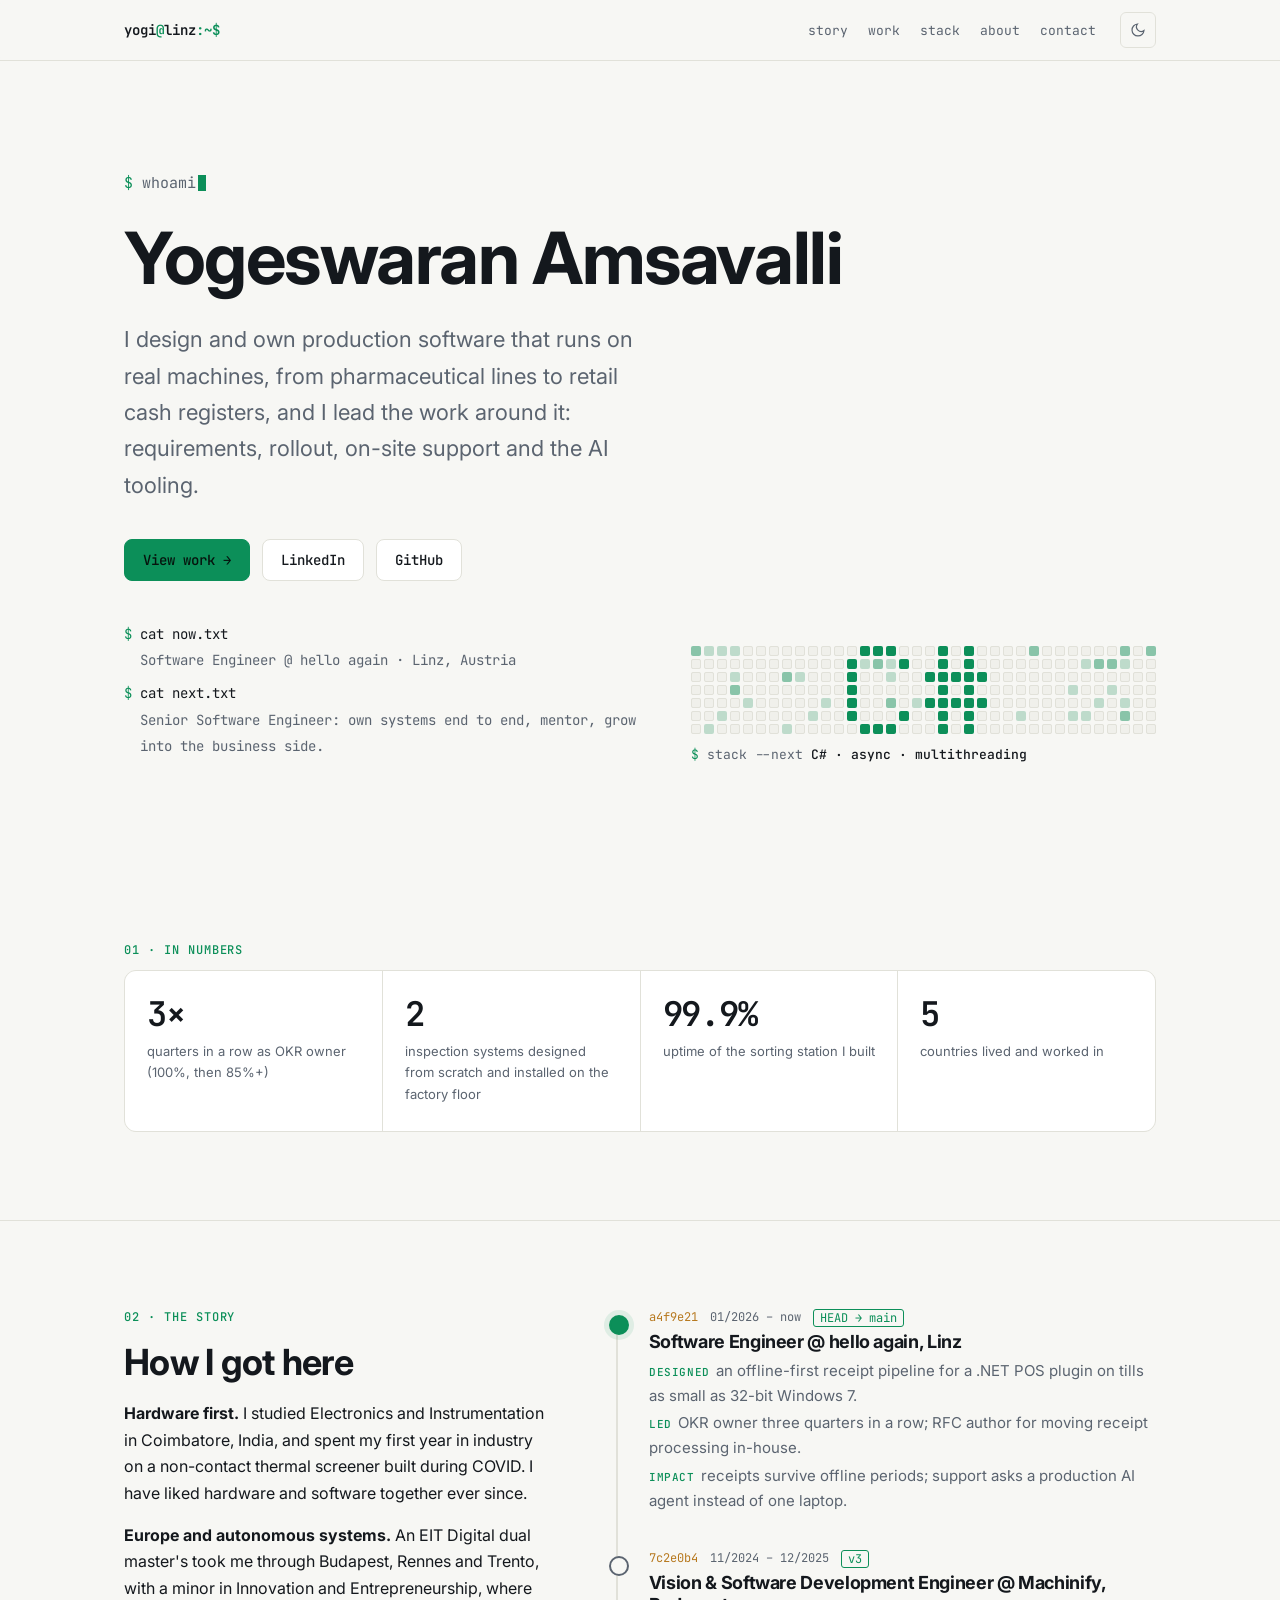
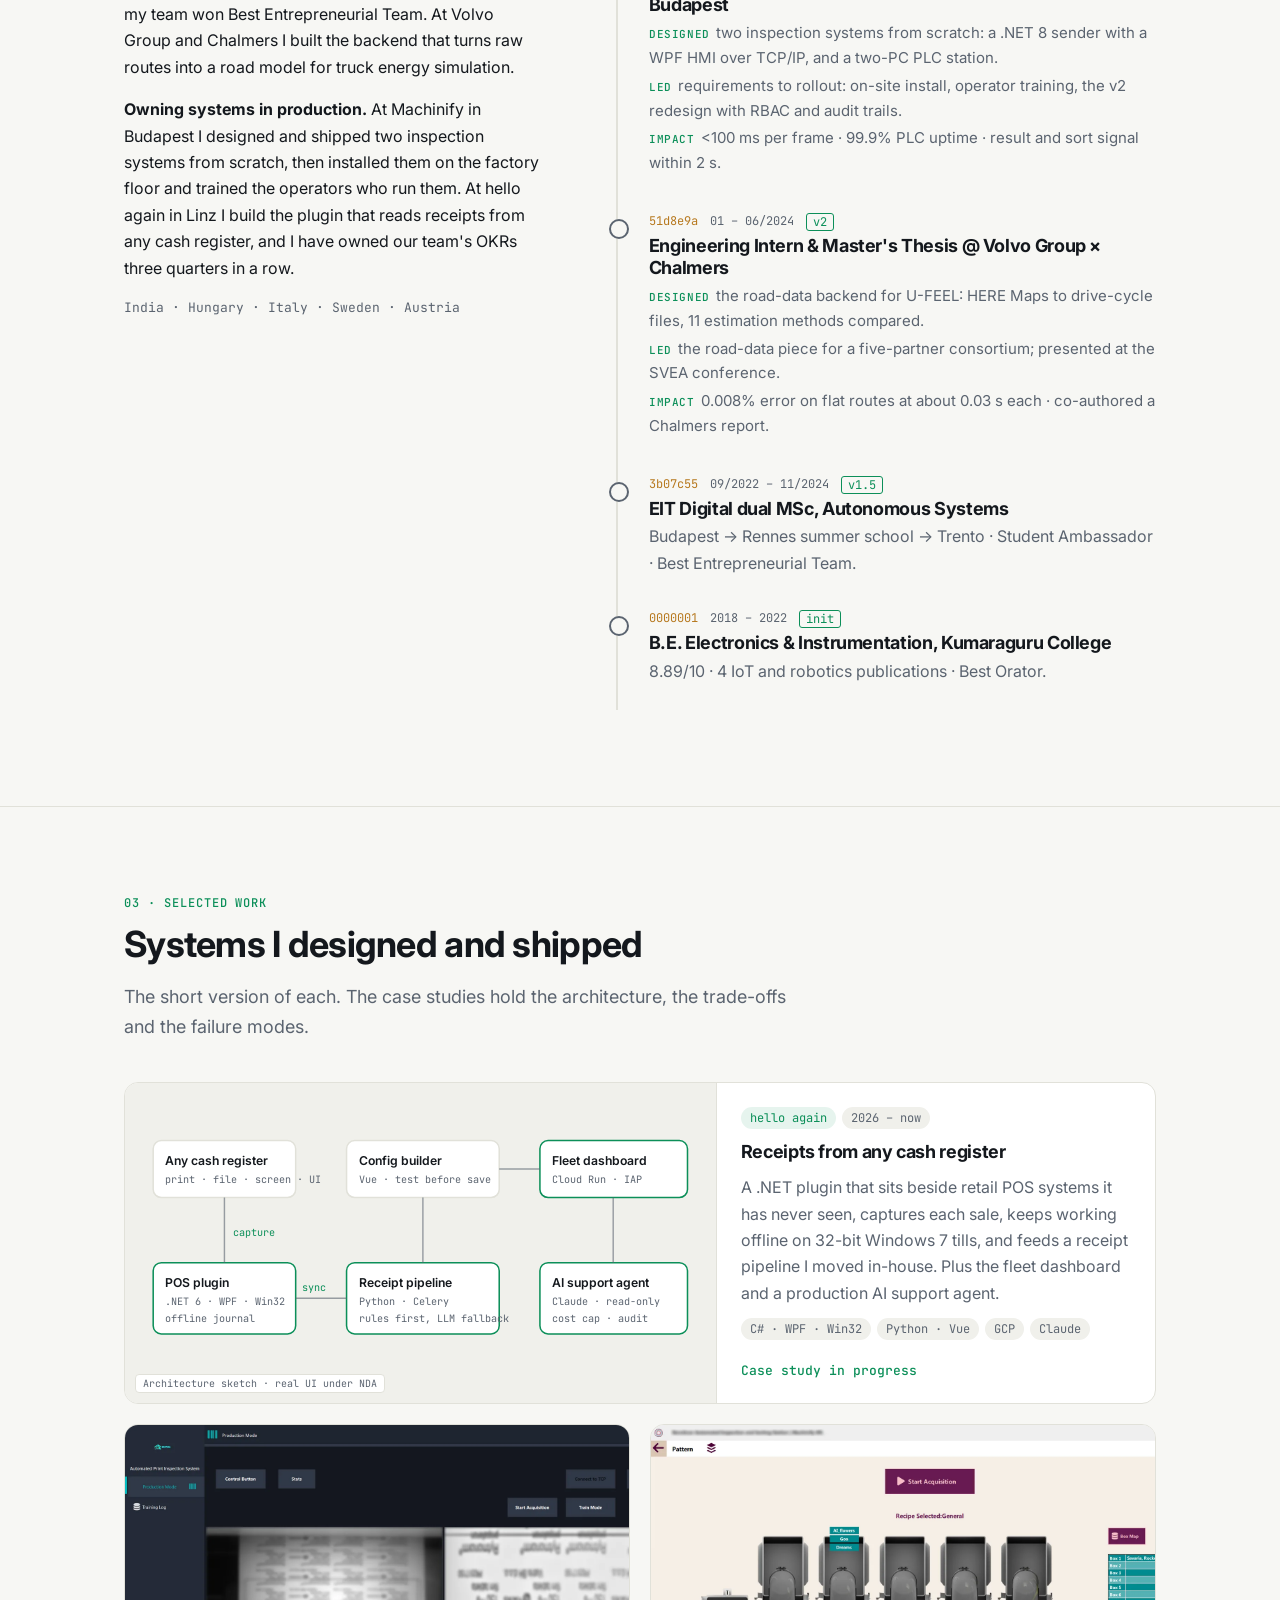
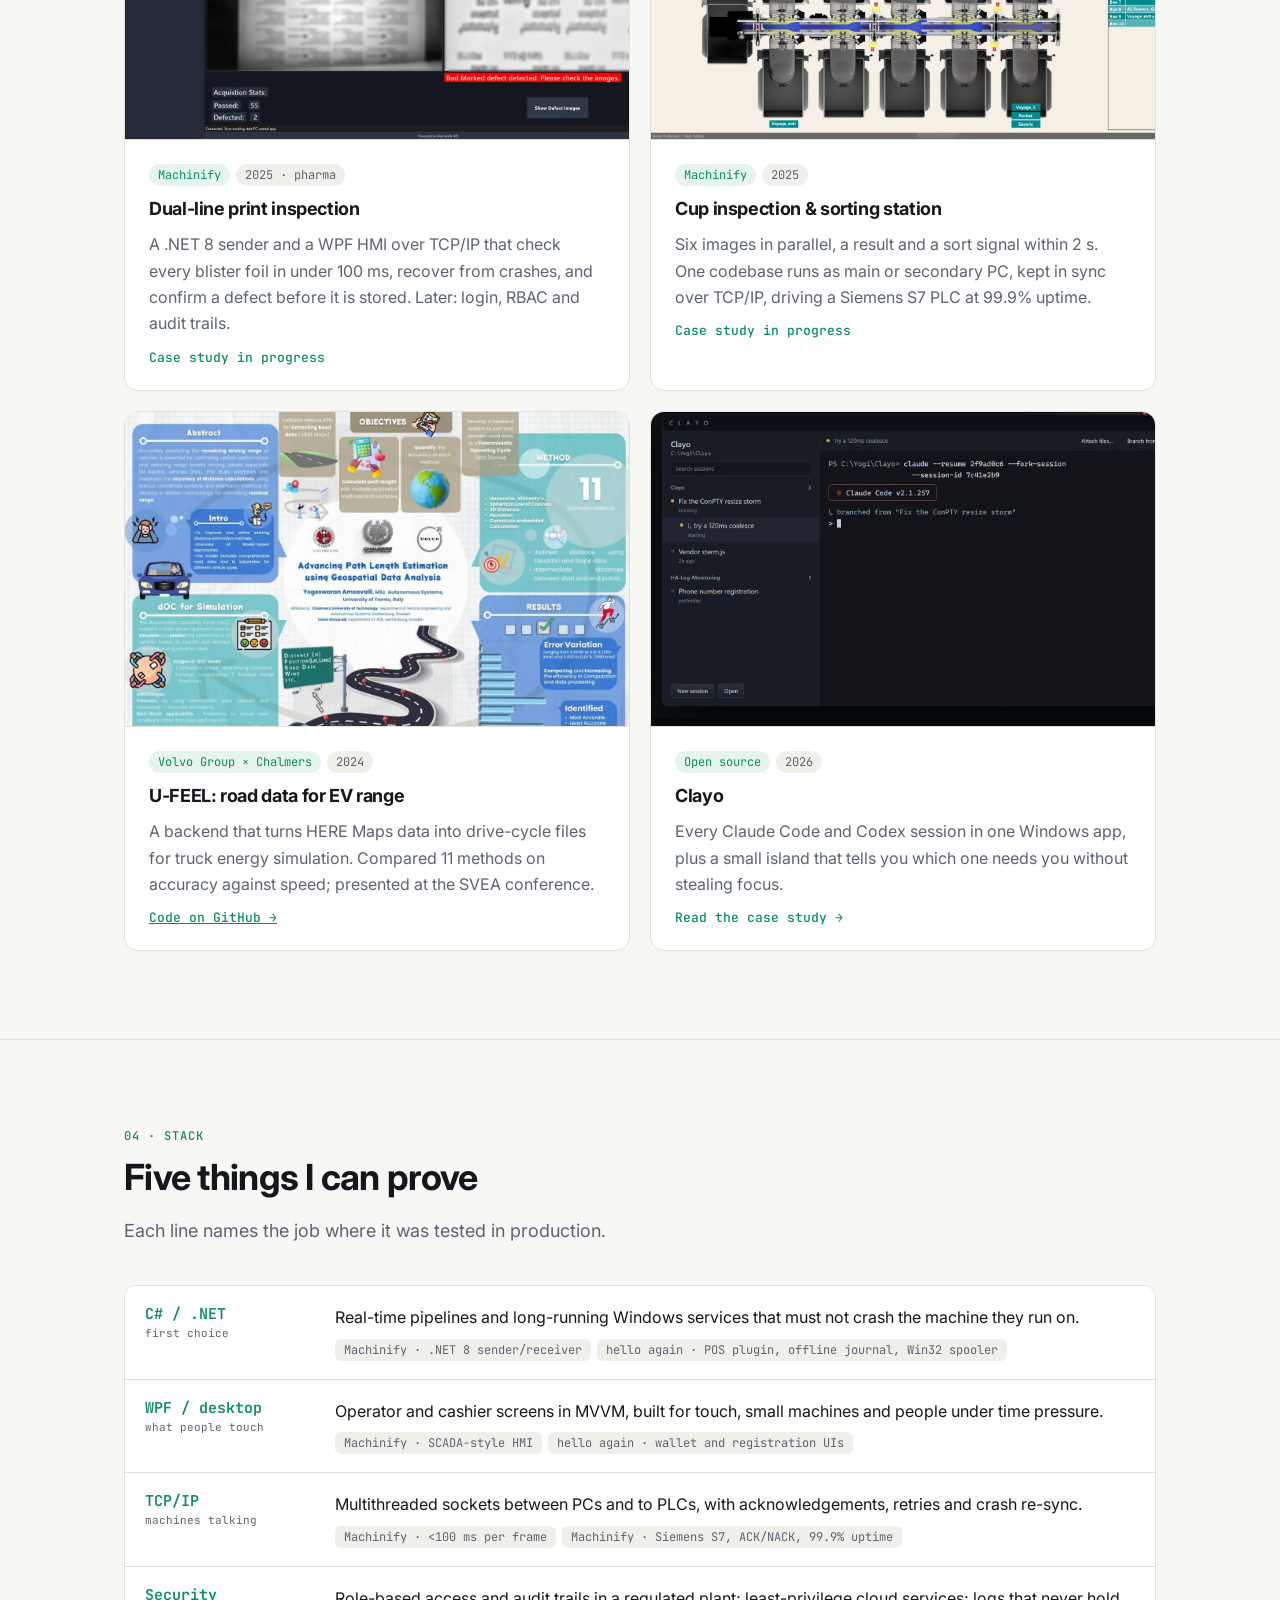
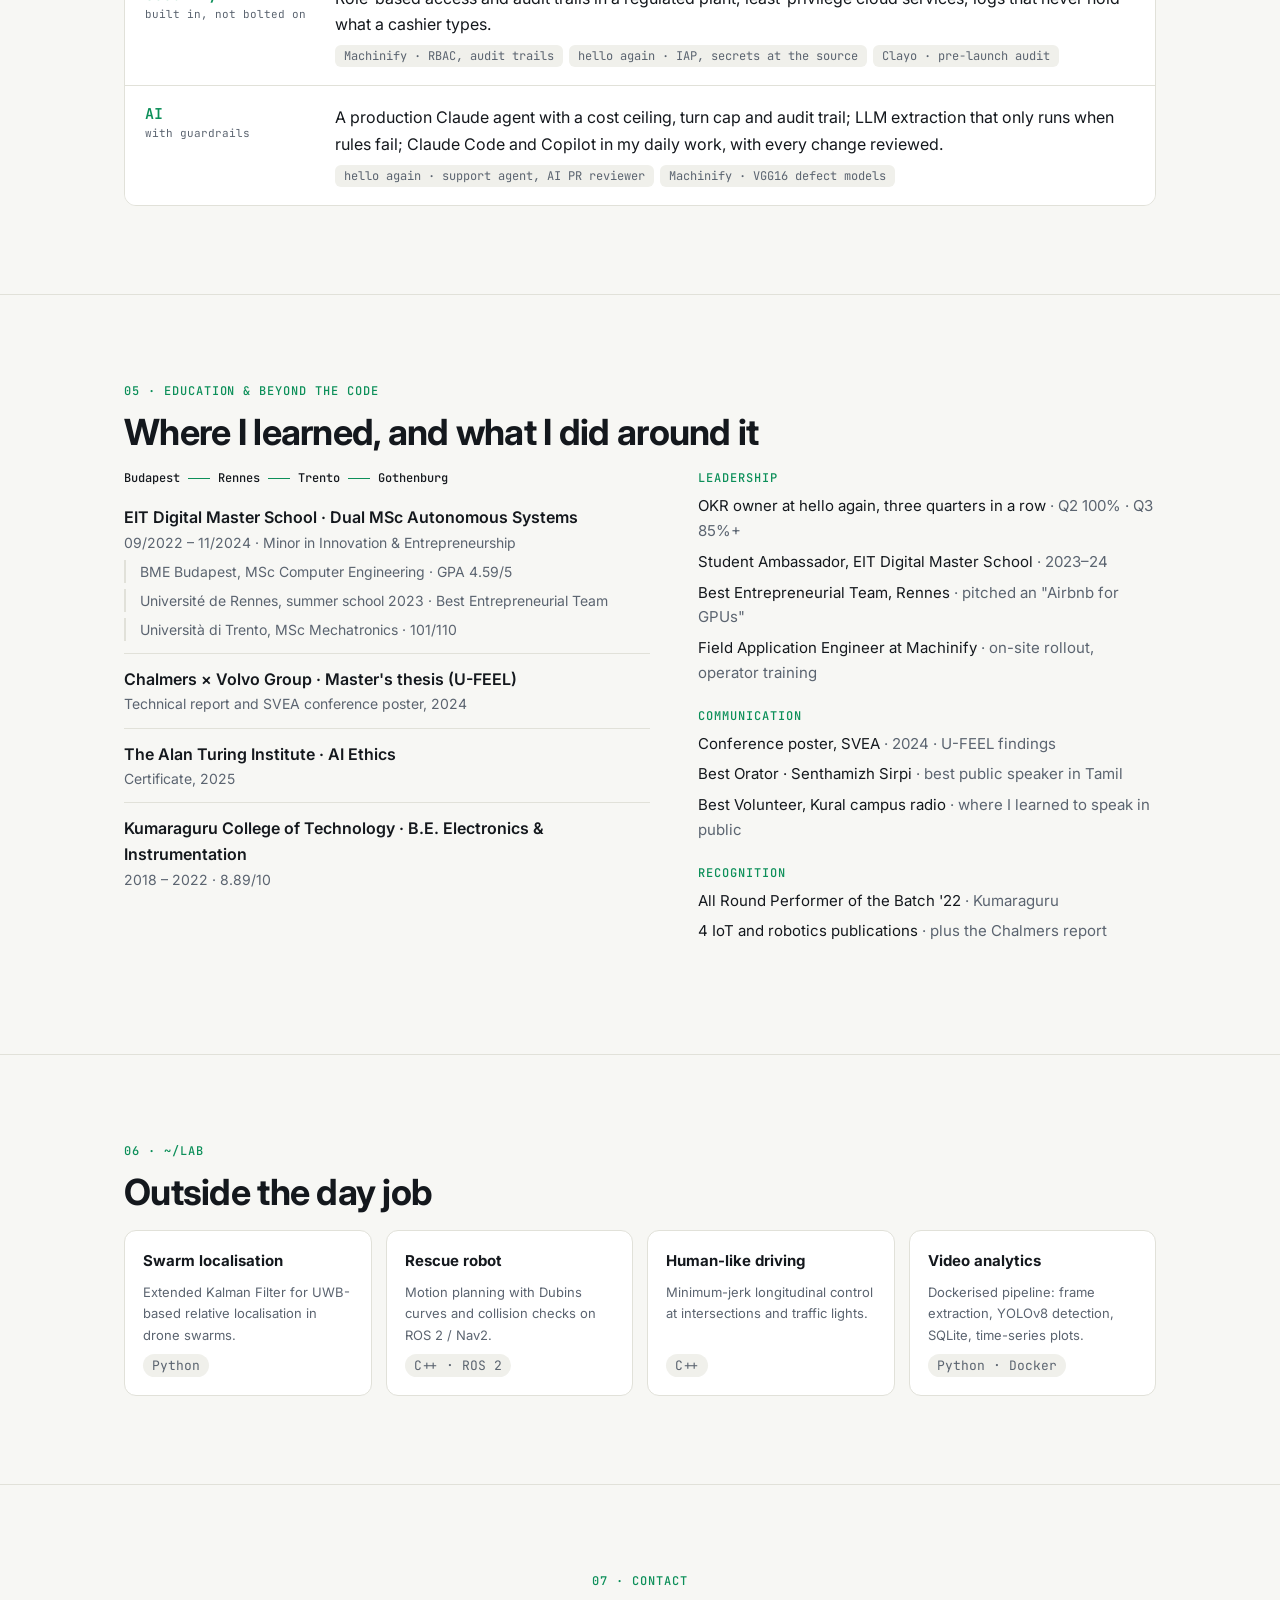
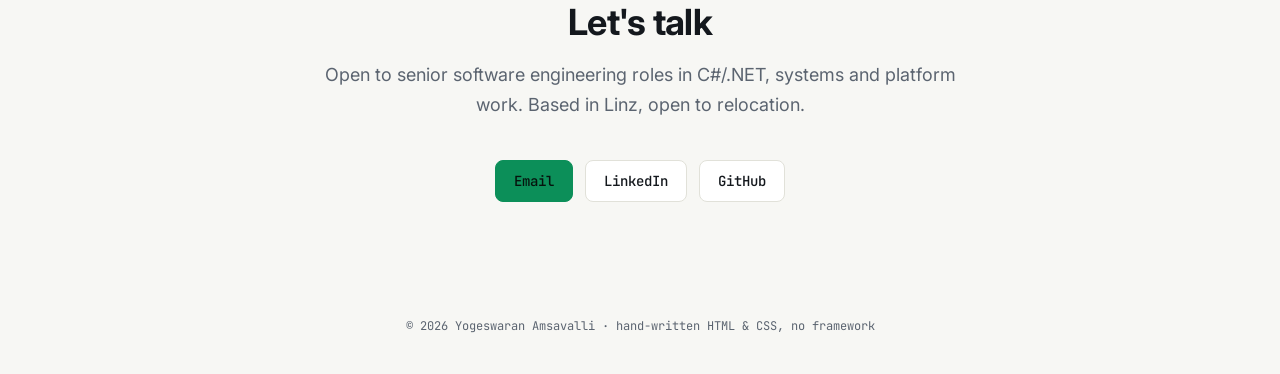
==== index.html @ c8f7c797 "Portfolio site: home page, Clayo case study, assets" ====
<!doctype html>
<html lang="en">
<head>
  <meta charset="utf-8">
  <meta name="viewport" content="width=device-width, initial-scale=1">
  <title>Yogeswaran Amsavalli · Software Engineer</title>
  <meta name="description" content="Software engineer (C#/.NET) who designs and owns production software that runs on real machines: pharmaceutical inspection lines, retail cash registers, EV range research.">
  <link rel="icon" href="assets/clayo/icon.png">
  <link rel="preconnect" href="https://fonts.googleapis.com">
  <link rel="preconnect" href="https://fonts.gstatic.com" crossorigin>
  <link href="https://fonts.googleapis.com/css2?family=Inter:wght@400;500;600;700&family=JetBrains+Mono:wght@400;500;600&display=swap" rel="stylesheet">
  <script>try{var t=localStorage.getItem("theme");if(t)document.documentElement.dataset.theme=t}catch(e){}</script>
  <link rel="stylesheet" href="assets/site.css">
</head>
<body>
<a class="skip" href="#main">Skip to content</a>

<nav class="nav">
  <div class="wrap">
    <a class="logo" href="#top">yogi<span>@</span>linz<span>:~$</span></a>
    <div class="nav-links">
      <a href="#story">story</a>
      <a href="#work">work</a>
      <a href="#stack">stack</a>
      <a href="#about">about</a>
      <a href="#contact">contact</a>
    </div>
    <button class="theme-btn" aria-label="Toggle light and dark theme"><svg class="i-sun" viewBox="0 0 24 24" aria-hidden="true"><circle cx="12" cy="12" r="4"/><path d="M12 2v2M12 20v2M4.9 4.9l1.4 1.4M17.7 17.7l1.4 1.4M2 12h2M20 12h2M4.9 19.1l1.4-1.4M17.7 6.3l1.4-1.4"/></svg><svg class="i-moon" viewBox="0 0 24 24" aria-hidden="true"><path d="M21 12.8A9 9 0 1 1 11.2 3a7 7 0 0 0 9.8 9.8z"/></svg></button>
  </div>
</nav>

<header class="hero" id="top">
  <div class="wrap">
    <p class="prompt"><span class="accent">$</span> <span data-type="whoami"></span><span class="caret"></span></p>
    <h1>Yogeswaran Amsavalli</h1>
    <div class="hero-row">
      <div>
        <p class="tagline">I design and own production software that runs on real machines, from pharmaceutical lines to retail cash registers, and I lead the work around it: requirements, rollout, on-site support and the AI tooling.</p>
        <div class="btns">
          <a class="btn primary" href="#work">View work →</a>
          <a class="btn" href="https://linkedin.com/in/yogeswaranamsavalli">LinkedIn</a>
          <a class="btn" href="https://github.com/YogiOnCode">GitHub</a>
        </div>
        <div class="term">
          <div class="cmd">cat now.txt</div>
          <div class="out">Software Engineer @ hello again · Linz, Austria</div>
          <div class="cmd">cat next.txt</div>
          <div class="out">Senior Software Engineer: own systems end to end, mentor, grow into the business side.</div>
        </div>
      </div>
      <div>
        <div class="led" id="led" aria-hidden="true"></div>
        <div class="led-cap" aria-hidden="true"><span class="cmd">stack --next</span> <b id="led-cap"></b></div>
      </div>
    </div>
  </div>
</header>

<main id="main">

<section id="numbers">
  <div class="wrap reveal">
    <p class="eyebrow">01 · In numbers</p>
    <div class="stats">
      <div class="stat"><div class="num">3×</div><div class="label">quarters in a row as OKR owner (100%, then 85%+)</div></div>
      <div class="stat"><div class="num">2</div><div class="label">inspection systems designed from scratch and installed on the factory floor</div></div>
      <div class="stat"><div class="num">99.9%</div><div class="label">uptime of the sorting station I built</div></div>
      <div class="stat"><div class="num">5</div><div class="label">countries lived and worked in</div></div>
    </div>
  </div>
</section>

<section id="story">
  <div class="wrap story">
    <div class="story-text reveal">
      <p class="eyebrow">02 · The story</p>
      <h2>How I got here</h2>
      <p><b>Hardware first.</b> I studied Electronics and Instrumentation in Coimbatore, India, and spent my first year in industry on a non-contact thermal screener built during COVID. I have liked hardware and software together ever since.</p>
      <p><b>Europe and autonomous systems.</b> An EIT Digital dual master's took me through Budapest, Rennes and Trento, with a minor in Innovation and Entrepreneurship, where my team won Best Entrepreneurial Team. At Volvo Group and Chalmers I built the backend that turns raw routes into a road model for truck energy simulation.</p>
      <p><b>Owning systems in production.</b> At Machinify in Budapest I designed and shipped two inspection systems from scratch, then installed them on the factory floor and trained the operators who run them. At hello again in Linz I build the plugin that reads receipts from any cash register, and I have owned our team's OKRs three quarters in a row.</p>
      <p class="muted mono" style="font-size:13px">India · Hungary · Italy · Sweden · Austria</p>
    </div>

    <ol class="gitlog reveal" aria-label="Career timeline, newest first">
      <li class="commit head">
        <div class="commit-meta"><span class="hash">a4f9e21</span><span>01/2026 – now</span><span class="tag">HEAD → main</span></div>
        <h3>Software Engineer @ hello again, Linz</h3>
        <ul class="dli">
          <li><b>Designed</b>an offline-first receipt pipeline for a .NET POS plugin on tills as small as 32-bit Windows 7.</li>
          <li><b>Led</b>OKR owner three quarters in a row; RFC author for moving receipt processing in-house.</li>
          <li><b>Impact</b>receipts survive offline periods; support asks a production AI agent instead of one laptop.</li>
        </ul>
      </li>
      <li class="commit">
        <div class="commit-meta"><span class="hash">7c2e0b4</span><span>11/2024 – 12/2025</span><span class="tag">v3</span></div>
        <h3>Vision &amp; Software Development Engineer @ Machinify, Budapest</h3>
        <ul class="dli">
          <li><b>Designed</b>two inspection systems from scratch: a .NET 8 sender with a WPF HMI over TCP/IP, and a two-PC PLC station.</li>
          <li><b>Led</b>requirements to rollout: on-site install, operator training, the v2 redesign with RBAC and audit trails.</li>
          <li><b>Impact</b>&lt;100 ms per frame · 99.9% PLC uptime · result and sort signal within 2 s.</li>
        </ul>
      </li>
      <li class="commit">
        <div class="commit-meta"><span class="hash">51d8e9a</span><span>01 – 06/2024</span><span class="tag">v2</span></div>
        <h3>Engineering Intern &amp; Master's Thesis @ Volvo Group × Chalmers</h3>
        <ul class="dli">
          <li><b>Designed</b>the road-data backend for U-FEEL: HERE Maps to drive-cycle files, 11 estimation methods compared.</li>
          <li><b>Led</b>the road-data piece for a five-partner consortium; presented at the SVEA conference.</li>
          <li><b>Impact</b>0.008% error on flat routes at about 0.03 s each · co-authored a Chalmers report.</li>
        </ul>
      </li>
      <li class="commit">
        <div class="commit-meta"><span class="hash">3b07c55</span><span>09/2022 – 11/2024</span><span class="tag">v1.5</span></div>
        <h3>EIT Digital dual MSc, Autonomous Systems</h3>
        <p class="one muted">Budapest → Rennes summer school → Trento · Student Ambassador · Best Entrepreneurial Team.</p>
      </li>
      <li class="commit">
        <div class="commit-meta"><span class="hash">0000001</span><span>2018 – 2022</span><span class="tag">init</span></div>
        <h3>B.E. Electronics &amp; Instrumentation, Kumaraguru College</h3>
        <p class="one muted">8.89/10 · 4 IoT and robotics publications · Best Orator.</p>
      </li>
    </ol>
  </div>
</section>

<section id="work">
  <div class="wrap">
    <div class="reveal">
      <p class="eyebrow">03 · Selected work</p>
      <h2>Systems I designed and shipped</h2>
      <p class="lead">The short version of each. The case studies hold the architecture, the trade-offs and the failure modes.</p>
    </div>

    <div class="cards">
      <article class="card featured reveal">
        <div class="card-media">
          <div class="arch" aria-hidden="true">
            <svg viewBox="0 0 545 260">
              <rect x="10" y="30" width="140" height="56" rx="8"/><text x="22" y="54">Any cash register</text><text class="sub" x="22" y="72">print · file · screen · UI</text>
              <rect class="hot" x="10" y="150" width="140" height="70" rx="8"/><text x="22" y="174">POS plugin</text><text class="sub" x="22" y="192">.NET 6 · WPF · Win32</text><text class="sub" x="22" y="208">offline journal</text>
              <rect class="hot" x="200" y="150" width="150" height="70" rx="8"/><text x="212" y="174">Receipt pipeline</text><text class="sub" x="212" y="192">Python · Celery</text><text class="sub" x="212" y="208">rules first, LLM fallback</text>
              <rect x="200" y="30" width="150" height="56" rx="8"/><text x="212" y="54">Config builder</text><text class="sub" x="212" y="72">Vue · test before save</text>
              <rect class="hot" x="390" y="30" width="145" height="56" rx="8"/><text x="402" y="54">Fleet dashboard</text><text class="sub" x="402" y="72">Cloud Run · IAP</text>
              <rect class="hot" x="390" y="150" width="145" height="70" rx="8"/><text x="402" y="174">AI support agent</text><text class="sub" x="402" y="192">Claude · read-only</text><text class="sub" x="402" y="208">cost cap · audit</text>
              <path d="M80 86 V150"/><path d="M150 185 H200"/><path d="M275 86 V150"/><path d="M350 58 H390"/><path d="M462 86 V150"/>
              <text class="lbl" x="88" y="124">capture</text><text class="lbl" x="156" y="178">sync</text>
            </svg>
          </div>
          <span class="mock-label">Architecture sketch · real UI under NDA</span>
        </div>
        <div class="card-body">
          <div class="chips"><span class="chip">hello again</span><span class="chip plain">2026 – now</span></div>
          <h3>Receipts from any cash register</h3>
          <p>A .NET plugin that sits beside retail POS systems it has never seen, captures each sale, keeps working offline on 32-bit Windows 7 tills, and feeds a receipt pipeline I moved in-house. Plus the fleet dashboard and a production AI support agent.</p>
          <div class="chips"><span class="chip plain">C# · WPF · Win32</span><span class="chip plain">Python · Vue</span><span class="chip plain">GCP</span><span class="chip plain">Claude</span></div>
          <span class="more">Case study in progress</span>
        </div>
      </article>

      <article class="card reveal">
        <div class="card-media"><img src="assets/industrial/foil-hmi-defect.webp" alt="Inspection HMI marking a defect on a blister foil, camera feed blurred" loading="lazy"></div>
        <div class="card-body">
          <div class="chips"><span class="chip">Machinify</span><span class="chip plain">2025 · pharma</span></div>
          <h3>Dual-line print inspection</h3>
          <p>A .NET 8 sender and a WPF HMI over TCP/IP that check every blister foil in under 100 ms, recover from crashes, and confirm a defect before it is stored. Later: login, RBAC and audit trails.</p>
          <span class="more">Case study in progress</span>
        </div>
      </article>

      <article class="card reveal">
        <div class="card-media"><img src="assets/industrial/cup-pattern-map.webp" alt="Sorting station screen mapping inspection results to output boxes, details blurred" loading="lazy"></div>
        <div class="card-body">
          <div class="chips"><span class="chip">Machinify</span><span class="chip plain">2025</span></div>
          <h3>Cup inspection &amp; sorting station</h3>
          <p>Six images in parallel, a result and a sort signal within 2 s. One codebase runs as main or secondary PC, kept in sync over TCP/IP, driving a Siemens S7 PLC at 99.9% uptime.</p>
          <span class="more">Case study in progress</span>
        </div>
      </article>

      <article class="card reveal">
        <div class="card-media"><img src="assets/volvo/ufeel-poster.webp" alt="U-FEEL conference poster: path-length estimation from geospatial data" loading="lazy"></div>
        <div class="card-body">
          <div class="chips"><span class="chip">Volvo Group × Chalmers</span><span class="chip plain">2024</span></div>
          <h3>U-FEEL: road data for EV range</h3>
          <p>A backend that turns HERE Maps data into drive-cycle files for truck energy simulation. Compared 11 methods on accuracy against speed; presented at the SVEA conference.</p>
          <a class="more" href="https://github.com/YogiOnCode/DOC_model_road_data_tool">Code on GitHub →</a>
        </div>
      </article>

      <a class="card reveal" href="projects/clayo.html">
        <div class="card-media"><img src="assets/clayo/hero.png" alt="Clayo window with sessions in a sidebar and a live Claude Code terminal" loading="lazy"></div>
        <div class="card-body">
          <div class="chips"><span class="chip">Open source</span><span class="chip plain">2026</span></div>
          <h3>Clayo</h3>
          <p>Every Claude Code and Codex session in one Windows app, plus a small island that tells you which one needs you without stealing focus.</p>
          <span class="more">Read the case study →</span>
        </div>
      </a>
    </div>
  </div>
</section>

<section id="stack">
  <div class="wrap">
    <div class="reveal">
      <p class="eyebrow">04 · Stack</p>
      <h2>Five things I can prove</h2>
      <p class="lead">Each line names the job where it was tested in production.</p>
    </div>
    <div class="pillars reveal">
      <div class="pillar">
        <div class="pillar-name">C# / .NET<small>first choice</small></div>
        <div><p>Real-time pipelines and long-running Windows services that must not crash the machine they run on.</p>
          <div class="proof"><span class="chip plain">Machinify · .NET 8 sender/receiver</span><span class="chip plain">hello again · POS plugin, offline journal, Win32 spooler</span></div></div>
      </div>
      <div class="pillar">
        <div class="pillar-name">WPF / desktop<small>what people touch</small></div>
        <div><p>Operator and cashier screens in MVVM, built for touch, small machines and people under time pressure.</p>
          <div class="proof"><span class="chip plain">Machinify · SCADA-style HMI</span><span class="chip plain">hello again · wallet and registration UIs</span></div></div>
      </div>
      <div class="pillar">
        <div class="pillar-name">TCP/IP<small>machines talking</small></div>
        <div><p>Multithreaded sockets between PCs and to PLCs, with acknowledgements, retries and crash re-sync.</p>
          <div class="proof"><span class="chip plain">Machinify · &lt;100 ms per frame</span><span class="chip plain">Machinify · Siemens S7, ACK/NACK, 99.9% uptime</span></div></div>
      </div>
      <div class="pillar">
        <div class="pillar-name">Security<small>built in, not bolted on</small></div>
        <div><p>Role-based access and audit trails in a regulated plant; least-privilege cloud services; logs that never hold what a cashier types.</p>
          <div class="proof"><span class="chip plain">Machinify · RBAC, audit trails</span><span class="chip plain">hello again · IAP, secrets at the source</span><span class="chip plain">Clayo · pre-launch audit</span></div></div>
      </div>
      <div class="pillar">
        <div class="pillar-name">AI<small>with guardrails</small></div>
        <div><p>A production Claude agent with a cost ceiling, turn cap and audit trail; LLM extraction that only runs when rules fail; Claude Code and Copilot in my daily work, with every change reviewed.</p>
          <div class="proof"><span class="chip plain">hello again · support agent, AI PR reviewer</span><span class="chip plain">Machinify · VGG16 defect models</span></div></div>
      </div>
    </div>
  </div>
</section>

<section id="about">
  <div class="wrap">
    <div class="reveal">
      <p class="eyebrow">05 · Education &amp; beyond the code</p>
      <h2>Where I learned, and what I did around it</h2>
    </div>
    <div class="about reveal">
      <div>
        <p class="route"><b>Budapest</b><i></i><b>Rennes</b><i></i><b>Trento</b><i></i><b>Gothenburg</b></p>
        <ul class="edu">
          <li><div class="t">EIT Digital Master School · Dual MSc Autonomous Systems</div>
            <div class="s">09/2022 – 11/2024 · Minor in Innovation &amp; Entrepreneurship</div>
            <div class="s sub">BME Budapest, MSc Computer Engineering · GPA 4.59/5</div>
            <div class="s sub">Université de Rennes, summer school 2023 · Best Entrepreneurial Team</div>
            <div class="s sub">Università di Trento, MSc Mechatronics · 101/110</div></li>
          <li><div class="t">Chalmers × Volvo Group · Master's thesis (U-FEEL)</div>
            <div class="s">Technical report and SVEA conference poster, 2024</div></li>
          <li><div class="t">The Alan Turing Institute · AI Ethics</div><div class="s">Certificate, 2025</div></li>
          <li><div class="t">Kumaraguru College of Technology · B.E. Electronics &amp; Instrumentation</div>
            <div class="s">2018 – 2022 · 8.89/10</div></li>
        </ul>
      </div>
      <div class="recog">
        <h3>Leadership</h3>
        <ul>
          <li>OKR owner at hello again, three quarters in a row <span>· Q2 100% · Q3 85%+</span></li>
          <li>Student Ambassador, EIT Digital Master School <span>· 2023–24</span></li>
          <li>Best Entrepreneurial Team, Rennes <span>· pitched an "Airbnb for GPUs"</span></li>
          <li>Field Application Engineer at Machinify <span>· on-site rollout, operator training</span></li>
        </ul>
        <h3>Communication</h3>
        <ul>
          <li>Conference poster, SVEA <span>· 2024 · U-FEEL findings</span></li>
          <li>Best Orator · Senthamizh Sirpi <span>· best public speaker in Tamil</span></li>
          <li>Best Volunteer, Kural campus radio <span>· where I learned to speak in public</span></li>
        </ul>
        <h3>Recognition</h3>
        <ul>
          <li>All Round Performer of the Batch '22 <span>· Kumaraguru</span></li>
          <li>4 IoT and robotics publications <span>· plus the Chalmers report</span></li>
        </ul>
      </div>
    </div>
  </div>
</section>

<section id="lab">
  <div class="wrap">
    <div class="reveal">
      <p class="eyebrow">06 · ~/lab</p>
      <h2>Outside the day job</h2>
    </div>
    <div class="lab reveal">
      <a href="https://github.com/YogiOnCode/EKF-Based-Distributed-Relative-Localization-for-Swarm-Robotics"><b>Swarm localisation</b><span>Extended Kalman Filter for UWB-based relative localisation in drone swarms.</span><span class="chip plain">Python</span></a>
      <a href="https://github.com/YogiOnCode/Target-Victim-Rescue-Robot"><b>Rescue robot</b><span>Motion planning with Dubins curves and collision checks on ROS 2 / Nav2.</span><span class="chip plain">C++ · ROS 2</span></a>
      <a href="https://github.com/YogiOnCode/Longitudinal-Control-for-Autonomous-driving"><b>Human-like driving</b><span>Minimum-jerk longitudinal control at intersections and traffic lights.</span><span class="chip plain">C++</span></a>
      <a href="https://github.com/YogiOnCode/End-to-End-Video-Processing-and-Analysis-Pipeline-with-Docker-Containerization"><b>Video analytics</b><span>Dockerised pipeline: frame extraction, YOLOv8 detection, SQLite, time-series plots.</span><span class="chip plain">Python · Docker</span></a>
    </div>
  </div>
</section>

<section class="contact" id="contact">
  <div class="wrap reveal">
    <p class="eyebrow">07 · Contact</p>
    <h2>Let's talk</h2>
    <p class="lead">Open to senior software engineering roles in C#/.NET, systems and platform work. Based in Linz, open to relocation.</p>
    <div class="btns">
      <a class="btn primary" href="mailto:amsavalliyogeswaran@gmail.com">Email</a>
      <a class="btn" href="https://linkedin.com/in/yogeswaranamsavalli">LinkedIn</a>
      <a class="btn" href="https://github.com/YogiOnCode">GitHub</a>
    </div>
  </div>
</section>

</main>

<footer>
  <div class="wrap">© 2026 Yogeswaran Amsavalli · hand-written HTML &amp; CSS, no framework</div>
</footer>

<script src="assets/site.js"></script>
</body>
</html>
---- assets/site.css ----
:root {
  --bg: #0b0e12;
  --surface: #12161c;
  --surface-2: #181d25;
  --line: #242b35;
  --text: #e6e9ee;
  --muted: #8b95a3;
  --accent: #3ddc97;
  --accent-soft: rgba(61, 220, 151, 0.12);
  --warn: #f5b84a;
  --grid: rgba(139, 149, 163, 0.07);
  --shadow: 0 10px 30px rgba(0, 0, 0, 0.35);
  --sans: "Inter", system-ui, -apple-system, "Segoe UI", sans-serif;
  --mono: "JetBrains Mono", ui-monospace, "Cascadia Code", Consolas, monospace;
  --max: 1080px;
  color-scheme: dark;
}
@media (prefers-color-scheme: light) {
  :root:not([data-theme="dark"]) {
    --bg: #f7f7f4; --surface: #ffffff; --surface-2: #f0f0eb; --line: #e1e1d9;
    --text: #14181d; --muted: #5b6470; --accent: #0c8f59; --accent-soft: rgba(12, 143, 89, 0.1);
    --warn: #b7791f; --grid: rgba(20, 24, 29, 0.05); --shadow: 0 10px 30px rgba(20, 24, 29, 0.08);
    color-scheme: light;
  }
}
:root[data-theme="light"] {
  --bg: #f7f7f4; --surface: #ffffff; --surface-2: #f0f0eb; --line: #e1e1d9;
  --text: #14181d; --muted: #5b6470; --accent: #0c8f59; --accent-soft: rgba(12, 143, 89, 0.1);
  --warn: #b7791f; --grid: rgba(20, 24, 29, 0.05); --shadow: 0 10px 30px rgba(20, 24, 29, 0.08);
  color-scheme: light;
}

* { box-sizing: border-box; }
html { scroll-behavior: smooth; scroll-padding-top: 72px; }
body {
  margin: 0; background: var(--bg); color: var(--text);
  font: 16px/1.65 var(--sans); -webkit-font-smoothing: antialiased;
}
a { color: inherit; }
img { max-width: 100%; display: block; }
.wrap { max-width: var(--max); margin: 0 auto; padding: 0 24px; }
.mono { font-family: var(--mono); }
.muted { color: var(--muted); }
.accent { color: var(--accent); }

/* Placeholder marker: anything still to be filled in */
.tbd {
  outline: 1px dashed var(--warn); outline-offset: 3px; border-radius: 4px;
}
.tbd-tag {
  font: 500 10px/1 var(--mono); color: var(--warn); border: 1px solid var(--warn);
  padding: 2px 5px; border-radius: 3px; vertical-align: middle; margin-left: 6px;
  letter-spacing: 0.05em;
}

/* Nav */
.nav {
  position: sticky; top: 0; z-index: 10; backdrop-filter: blur(10px);
  background: color-mix(in srgb, var(--bg) 82%, transparent);
  border-bottom: 1px solid var(--line);
}
.nav .wrap { display: flex; align-items: center; gap: 24px; height: 60px; }
.logo { font: 600 14px var(--mono); text-decoration: none; }
.logo span { color: var(--accent); }
.nav-links { display: flex; gap: 20px; margin-left: auto; }
.nav-links a { font: 13px var(--mono); color: var(--muted); text-decoration: none; }
.nav-links a:hover { color: var(--text); }
.theme-btn {
  background: none; border: 1px solid var(--line); color: var(--muted); border-radius: 6px;
  width: 36px; height: 36px; cursor: pointer; display: grid; place-items: center;
}
.theme-btn:hover { color: var(--text); border-color: var(--muted); }
.theme-btn svg { width: 16px; height: 16px; fill: none; stroke: currentColor; stroke-width: 1.8; stroke-linecap: round; }
.theme-btn .i-moon { display: none; }
@media (prefers-color-scheme: light) {
  :root:not([data-theme="dark"]) .theme-btn .i-sun { display: none; }
  :root:not([data-theme="dark"]) .theme-btn .i-moon { display: block; }
}
:root[data-theme="light"] .theme-btn .i-sun { display: none; }
:root[data-theme="light"] .theme-btn .i-moon { display: block; }

.skip { position: absolute; left: 16px; top: -48px; z-index: 20; background: var(--accent); color: #06130d; padding: 8px 12px; border-radius: 6px; font: 500 13px var(--mono); }
.skip:focus { top: 12px; }
a:focus-visible, button:focus-visible, .diagram .node:focus-visible rect { outline: 2px solid var(--accent); outline-offset: 3px; }
@media (max-width: 720px) { .nav-links { display: none; } .theme-btn { margin-left: auto; } }

/* Sections */
section { padding: 88px 0; border-bottom: 1px solid var(--line); }
.eyebrow {
  font: 500 12px var(--mono); color: var(--accent); letter-spacing: 0.08em;
  text-transform: uppercase; margin: 0 0 12px;
}
h1, h2, h3 { line-height: 1.2; letter-spacing: -0.02em; margin: 0; }
h2 { font-size: clamp(26px, 4vw, 36px); margin-bottom: 16px; }
h3 { font-size: 18px; }
.lead { font-size: 18px; color: var(--muted); max-width: 680px; margin: 0 0 40px; }

/* Hero */
.hero { padding: 112px 0 88px; position: relative; overflow: hidden; }
.prompt { font: 15px var(--mono); color: var(--muted); margin: 0 0 18px; min-height: 1.6em; }
.prompt .caret {
  display: inline-block; width: 8px; height: 1.1em; background: var(--accent);
  vertical-align: -3px; margin-left: 2px; animation: blink 1s steps(1) infinite;
}
@keyframes blink { 50% { opacity: 0; } }
.hero h1 { font-size: clamp(38px, 7vw, 72px); font-weight: 700; margin-bottom: 20px; }
.hero .tagline { font-size: clamp(18px, 2.4vw, 22px); color: var(--muted); max-width: 640px; margin: 0 0 36px; }
.btns { display: flex; flex-wrap: wrap; gap: 12px; }
.status-line {
  margin-top: 56px; display: flex; flex-wrap: wrap; gap: 8px 22px;
  font: 12px var(--mono); color: var(--muted);
}
.status-line b { color: var(--text); font-weight: 500; }
.dot { display: inline-block; width: 7px; height: 7px; border-radius: 50%; background: var(--accent); margin-right: 6px; box-shadow: 0 0 0 3px var(--accent-soft); }
.btn {
  display: inline-flex; align-items: center; gap: 8px; padding: 11px 18px; border-radius: 8px;
  font: 500 14px var(--mono); text-decoration: none; border: 1px solid var(--line);
  background: var(--surface); transition: border-color .2s, transform .2s;
}
.btn:hover { border-color: var(--muted); transform: translateY(-1px); }
.btn.primary { background: var(--accent); color: #06130d; border-color: var(--accent); }

/* git log timeline */
.gitlog { position: relative; margin: 0; padding: 0; list-style: none; }
.gitlog::before {
  content: ""; position: absolute; left: 7px; top: 8px; bottom: 8px; width: 2px; background: var(--line);
}
.commit { position: relative; padding: 0 0 34px 40px; }
.commit::before {
  content: ""; position: absolute; left: 0; top: 6px; width: 16px; height: 16px; border-radius: 50%;
  background: var(--bg); border: 2px solid var(--muted);
}
.commit.head::before { border-color: var(--accent); background: var(--accent); box-shadow: 0 0 0 5px var(--accent-soft); }
.commit-meta { font: 12px var(--mono); color: var(--muted); display: flex; flex-wrap: wrap; gap: 4px 12px; margin-bottom: 4px; }
.commit-meta .hash { color: var(--warn); }
.commit-meta .tag { color: var(--accent); border: 1px solid var(--accent); border-radius: 3px; padding: 0 6px; }
.commit h3 { margin-bottom: 4px; }
.commit p { margin: 0; color: var(--muted); max-width: 640px; }

.story { display: grid; grid-template-columns: 1fr 1.3fr; gap: 64px; }
.story-text p { margin: 0 0 16px; }
@media (max-width: 860px) { .story { grid-template-columns: 1fr; gap: 40px; } }

/* Stats */
.stats { display: grid; grid-template-columns: repeat(4, 1fr); gap: 1px; background: var(--line); border: 1px solid var(--line); border-radius: 12px; overflow: hidden; }
.stat { background: var(--surface); padding: 26px 22px; }
.stat .num { font: 600 34px/1 var(--mono); letter-spacing: -0.03em; }
.stat .label { font-size: 13px; color: var(--muted); margin-top: 10px; }
@media (max-width: 720px) { .stats { grid-template-columns: repeat(2, 1fr); } }

/* Project cards */
.cards { display: grid; grid-template-columns: repeat(2, 1fr); gap: 20px; }
.card {
  background: var(--surface); border: 1px solid var(--line); border-radius: 14px; overflow: hidden;
  display: flex; flex-direction: column; text-decoration: none; transition: border-color .2s, transform .2s;
}
a.card:hover { border-color: var(--accent); transform: translateY(-2px); }
.card.featured { grid-column: 1 / -1; display: grid; grid-template-columns: 1.35fr 1fr; }
.card-media { background: var(--surface-2); border-bottom: 1px solid var(--line); aspect-ratio: 16 / 10; overflow: hidden; position: relative; }
.card.featured .card-media { border-bottom: 0; border-right: 1px solid var(--line); aspect-ratio: auto; min-height: 320px; }
.card-media img { width: 100%; height: 100%; object-fit: cover; object-position: left top; }
.card-body { padding: 24px; display: flex; flex-direction: column; gap: 12px; }
.card-body p { margin: 0; color: var(--muted); }
.chips { display: flex; flex-wrap: wrap; gap: 6px; }
.chip { font: 12px var(--mono); padding: 3px 9px; border-radius: 999px; background: var(--accent-soft); color: var(--accent); }
.chip.plain { background: var(--surface-2); color: var(--muted); }
.more { font: 500 13px var(--mono); color: var(--accent); margin-top: auto; }
.mock-label {
  position: absolute; left: 10px; bottom: 10px; font: 10px var(--mono); color: var(--muted);
  background: var(--surface); border: 1px solid var(--line); padding: 2px 7px; border-radius: 4px;
}
@media (max-width: 860px) {
  .cards { grid-template-columns: 1fr; }
  .card.featured { grid-template-columns: 1fr; }
  .card.featured .card-media { border-right: 0; border-bottom: 1px solid var(--line); min-height: 0; aspect-ratio: 16 / 10; }
}

/* NDA-safe mockup drawn in CSS */
.mock { position: absolute; inset: 14px; display: grid; grid-template-columns: 22% 1fr; gap: 10px; }
.mock-side, .mock-main { background: var(--surface); border: 1px solid var(--line); border-radius: 8px; padding: 10px; display: flex; flex-direction: column; gap: 7px; }
.bar { height: 7px; border-radius: 4px; background: var(--line); }
.bar.a { background: var(--accent); opacity: .7; width: 70%; }
.mock-kpis { display: grid; grid-template-columns: repeat(3, 1fr); gap: 7px; }
.mock-kpi { border: 1px solid var(--line); border-radius: 6px; padding: 7px; display: flex; flex-direction: column; gap: 5px; }
.mock-chart { flex: 1; border: 1px solid var(--line); border-radius: 6px; }
.mock-chart svg { width: 100%; height: 100%; }

/* Stack layers */
.layers { display: flex; flex-direction: column; gap: 10px; }
.layer {
  display: grid; grid-template-columns: 170px 1fr; gap: 20px; align-items: start;
  background: var(--surface); border: 1px solid var(--line); border-radius: 12px; padding: 18px 20px;
}
.layer-name { font: 500 13px var(--mono); color: var(--accent); padding-top: 4px; }
.layer-name small { display: block; color: var(--muted); font-size: 11px; margin-top: 2px; }
.tools { display: grid; grid-template-columns: repeat(auto-fill, minmax(220px, 1fr)); gap: 10px 20px; }
.tool b { font-weight: 600; font-size: 15px; }
.tool span { display: block; font-size: 13px; color: var(--muted); line-height: 1.5; }
@media (max-width: 720px) { .layer { grid-template-columns: 1fr; gap: 10px; } }

/* Threat -> defence */
.threats { border: 1px solid var(--line); border-radius: 12px; overflow: hidden; }
.threat { display: grid; grid-template-columns: 1fr 32px 1.4fr; align-items: center; gap: 12px; padding: 16px 20px; background: var(--surface); }
.threat + .threat { border-top: 1px solid var(--line); }
.threat-head { background: var(--surface-2); font: 500 12px var(--mono); color: var(--muted); text-transform: uppercase; letter-spacing: .06em; padding: 12px 20px; }
.threat .arrow { color: var(--accent); font-family: var(--mono); text-align: center; }
.threat .def b { display: block; }
.threat .def span { font-size: 13px; color: var(--muted); }
@media (max-width: 720px) {
  .threat { grid-template-columns: 1fr; gap: 4px; }
  .threat .arrow { text-align: left; }
  .threat-head { display: none; }
}

/* Hero option D: terminal output + stack grid */
.hero-row { display: grid; grid-template-columns: 1fr auto; gap: 48px; align-items: end; }
.term { font: 14px/1.9 var(--mono); color: var(--muted); margin-top: 40px; }
.term .cmd { color: var(--text); }
.term .cmd::before { content: "$ "; color: var(--accent); }
.term .out { padding-left: 16px; margin-bottom: 6px; }
.led { display: grid; grid-auto-flow: column; grid-template-rows: repeat(7, 10px); grid-auto-columns: 10px; gap: 3px; }
.led i { border-radius: 2px; background: var(--surface-2); outline: 1px solid var(--line); outline-offset: -1px;
         transition: background-color .45s ease, outline-color .45s ease; }
.led i[data-l="1"] { background: color-mix(in srgb, var(--accent) 22%, var(--surface-2)); outline-color: transparent; }
.led i[data-l="2"] { background: color-mix(in srgb, var(--accent) 45%, var(--surface-2)); outline-color: transparent; }
.led i[data-l="4"] { background: var(--accent); outline-color: transparent; }
.led-cap { font: 13px var(--mono); color: var(--muted); margin-top: 12px; min-height: 1.5em; }
.led-cap .cmd::before { content: "$ "; color: var(--accent); }
.led-cap b { color: var(--text); font-weight: 500; }
@media (max-width: 860px) { .hero-row { grid-template-columns: 1fr; gap: 32px; } }
@media (max-width: 480px) {
  .led { grid-template-rows: repeat(7, 7px); grid-auto-columns: 7px; gap: 2px; }
}

/* Numbers strip: five tiles */
.stats.five { grid-template-columns: repeat(5, 1fr); }
.stats.five .num { font-size: 30px; }
@media (max-width: 860px) { .stats.five { grid-template-columns: repeat(2, 1fr); } .stats.five .stat:last-child { grid-column: 1 / -1; } }

/* git log: Designed / Led / Impact lines */
.dli { margin: 6px 0 0; padding: 0; list-style: none; color: var(--muted); font-size: 15px; max-width: 640px; }
.dli li { margin-bottom: 3px; }
.dli b { font: 500 11px var(--mono); color: var(--accent); text-transform: uppercase; letter-spacing: .06em; margin-right: 6px; }
.commit .one { margin: 2px 0 0; }

/* Architecture sketch inside a card (NDA-safe, no real UI) */
.arch { position: absolute; inset: 0; display: grid; place-items: center; padding: 18px; }
.arch svg { width: 100%; height: auto; max-height: 100%; }
.arch rect { fill: var(--surface); stroke: var(--line); stroke-width: 1.5; }
.arch rect.hot { stroke: var(--accent); }
.arch text { fill: var(--text); font: 600 12px var(--sans); }
.arch text.sub { fill: var(--muted); font: 10px var(--mono); }
.arch path { fill: none; stroke: var(--muted); stroke-width: 1.4; opacity: .6; }
.arch .lbl { fill: var(--accent); font: 10px var(--mono); }

/* Stack: five pillars */
.pillars { border: 1px solid var(--line); border-radius: 12px; overflow: hidden; }
.pillar { display: grid; grid-template-columns: 170px 1fr; gap: 20px; padding: 18px 20px; background: var(--surface); }
.pillar + .pillar { border-top: 1px solid var(--line); }
.pillar-name { font: 600 15px var(--mono); color: var(--accent); }
.pillar-name small { display: block; font: 11px var(--mono); color: var(--muted); margin-top: 2px; }
.pillar p { margin: 0 0 8px; }
.proof { display: flex; flex-wrap: wrap; gap: 6px; }
.proof .chip { border-radius: 6px; }
@media (max-width: 720px) { .pillar { grid-template-columns: 1fr; gap: 6px; } }

/* Education & beyond the code */
.about { display: grid; grid-template-columns: 1.15fr 1fr; gap: 48px; }
.route { display: flex; align-items: center; gap: 8px; font: 12px var(--mono); color: var(--muted); margin: 0 0 18px; flex-wrap: wrap; }
.route b { color: var(--text); font-weight: 500; }
.route i { width: 22px; height: 1px; background: var(--accent); display: inline-block; }
.edu { list-style: none; margin: 0; padding: 0; }
.edu li { padding: 12px 0; border-top: 1px solid var(--line); }
.edu li:first-child { border-top: 0; padding-top: 0; }
.edu .t { font-weight: 600; }
.edu .s { color: var(--muted); font-size: 14px; }
.edu .s.sub { padding-left: 14px; border-left: 2px solid var(--line); margin-top: 6px; }
.recog h3 { font: 500 12px var(--mono); color: var(--accent); text-transform: uppercase; letter-spacing: .08em; margin: 0 0 8px; }
.recog ul { list-style: none; margin: 0 0 22px; padding: 0; }
.recog li { margin-bottom: 6px; font-size: 15px; }
.recog li span { color: var(--muted); }
@media (max-width: 860px) { .about { grid-template-columns: 1fr; gap: 32px; } }

/* ~/lab */
.lab { display: grid; grid-template-columns: repeat(4, 1fr); gap: 14px; }
.lab a { display: flex; flex-direction: column; gap: 8px; padding: 18px; border: 1px solid var(--line); border-radius: 12px;
         background: var(--surface); text-decoration: none; transition: border-color .2s; }
.lab a:hover { border-color: var(--accent); }
.lab b { font-size: 15px; }
.lab span { font-size: 13px; color: var(--muted); }
.lab .chip { align-self: flex-start; margin-top: auto; }
@media (max-width: 860px) { .lab { grid-template-columns: 1fr 1fr; } }
@media (max-width: 480px) { .lab { grid-template-columns: 1fr; } }

/* Contact / footer */
.contact { text-align: center; border-bottom: 0; }
.contact .lead { margin-left: auto; margin-right: auto; }
.contact .btns { justify-content: center; }
footer { padding: 28px 0 40px; font: 12px var(--mono); color: var(--muted); text-align: center; }

/* Reveal on scroll */
.reveal { opacity: 0; transform: translateY(14px); transition: opacity .6s ease, transform .6s ease; }
.reveal.in { opacity: 1; transform: none; }

/* Case study */
.crumb { font: 13px var(--mono); color: var(--muted); text-decoration: none; }
.crumb:hover { color: var(--accent); }
.cs-hero { padding: 72px 0 56px; }
.cs-hero h1 { font-size: clamp(34px, 6vw, 56px); margin: 18px 0 14px; display: flex; align-items: center; gap: 16px; }
.cs-hero h1 img { width: 56px; height: 56px; }
.facts { display: grid; grid-template-columns: repeat(4, 1fr); gap: 20px; margin-top: 36px; }
.fact .k { font: 11px var(--mono); color: var(--muted); text-transform: uppercase; letter-spacing: .08em; }
.fact .v { font-size: 15px; margin-top: 4px; }
@media (max-width: 720px) { .facts { grid-template-columns: repeat(2, 1fr); } }
.shot { border: 1px solid var(--line); border-radius: 12px; overflow: hidden; box-shadow: var(--shadow); }
.caption { font-size: 13px; color: var(--muted); margin-top: 10px; }
.two { display: grid; grid-template-columns: 1fr 1fr; gap: 40px; align-items: center; }
@media (max-width: 860px) { .two { grid-template-columns: 1fr; } }

.diagram-box {
  background: var(--surface); border: 1px solid var(--line); border-radius: 14px; padding: 20px;
  background-image: linear-gradient(var(--grid) 1px, transparent 1px), linear-gradient(90deg, var(--grid) 1px, transparent 1px);
  background-size: 24px 24px;
}
.diagram-scroll { overflow-x: auto; }
.diagram { width: 100%; min-width: 680px; height: auto; display: block; }
.diagram .node rect { fill: var(--surface-2); stroke: var(--line); stroke-width: 1.5; transition: stroke .2s; }
.diagram .node.ext rect { stroke-dasharray: 5 4; }
.diagram .node:hover rect, .diagram .node:focus rect, .diagram .node.active rect { stroke: var(--accent); }
.diagram .node { cursor: pointer; outline: none; }
.diagram .node text { fill: var(--text); font: 600 13px var(--sans); }
.diagram .node text.sub { fill: var(--muted); font: 10.5px var(--mono); }
.diagram .edge { fill: none; stroke: var(--muted); stroke-width: 1.4; opacity: .55; }
.diagram .edge-label { fill: var(--muted); font: 10px var(--mono); }
.diagram .flow { fill: var(--accent); }
.diagram .group { fill: none; stroke: var(--accent); stroke-opacity: .35; stroke-dasharray: 3 5; }
.diagram .group-label { fill: var(--accent); font: 10.5px var(--mono); opacity: .8; }
.diagram-info {
  margin-top: 16px; padding: 14px 16px; border-left: 2px solid var(--accent); background: var(--accent-soft);
  border-radius: 0 8px 8px 0; font-size: 14px; min-height: 52px;
}
.diagram-info b { font-family: var(--mono); font-size: 13px; color: var(--accent); margin-right: 6px; }

.adr { display: grid; gap: 16px; }
.adr-item { background: var(--surface); border: 1px solid var(--line); border-radius: 12px; padding: 24px; }
.adr-item h3 { margin-bottom: 14px; display: flex; gap: 12px; align-items: baseline; }
.adr-item h3 .n { font: 500 12px var(--mono); color: var(--accent); }
.adr-grid { display: grid; grid-template-columns: 110px 1fr; gap: 8px 18px; font-size: 15px; }
.adr-grid dt { font: 500 11px var(--mono); color: var(--muted); text-transform: uppercase; letter-spacing: .07em; padding-top: 4px; }
.adr-grid dd { margin: 0; }
@media (max-width: 600px) { .adr-grid { grid-template-columns: 1fr; gap: 2px; } .adr-grid dd { margin-bottom: 10px; } }

@media (prefers-reduced-motion: reduce) {
  html { scroll-behavior: auto; }
  .reveal { opacity: 1; transform: none; transition: none; }
  /* The caret keeps blinking and the stack grid keeps cycling with its fade (chosen design):
     it is a slow colour change in place, not movement across the screen. */
  .diagram .flow { display: none; }
  .btn, .card { transition: none; }
}
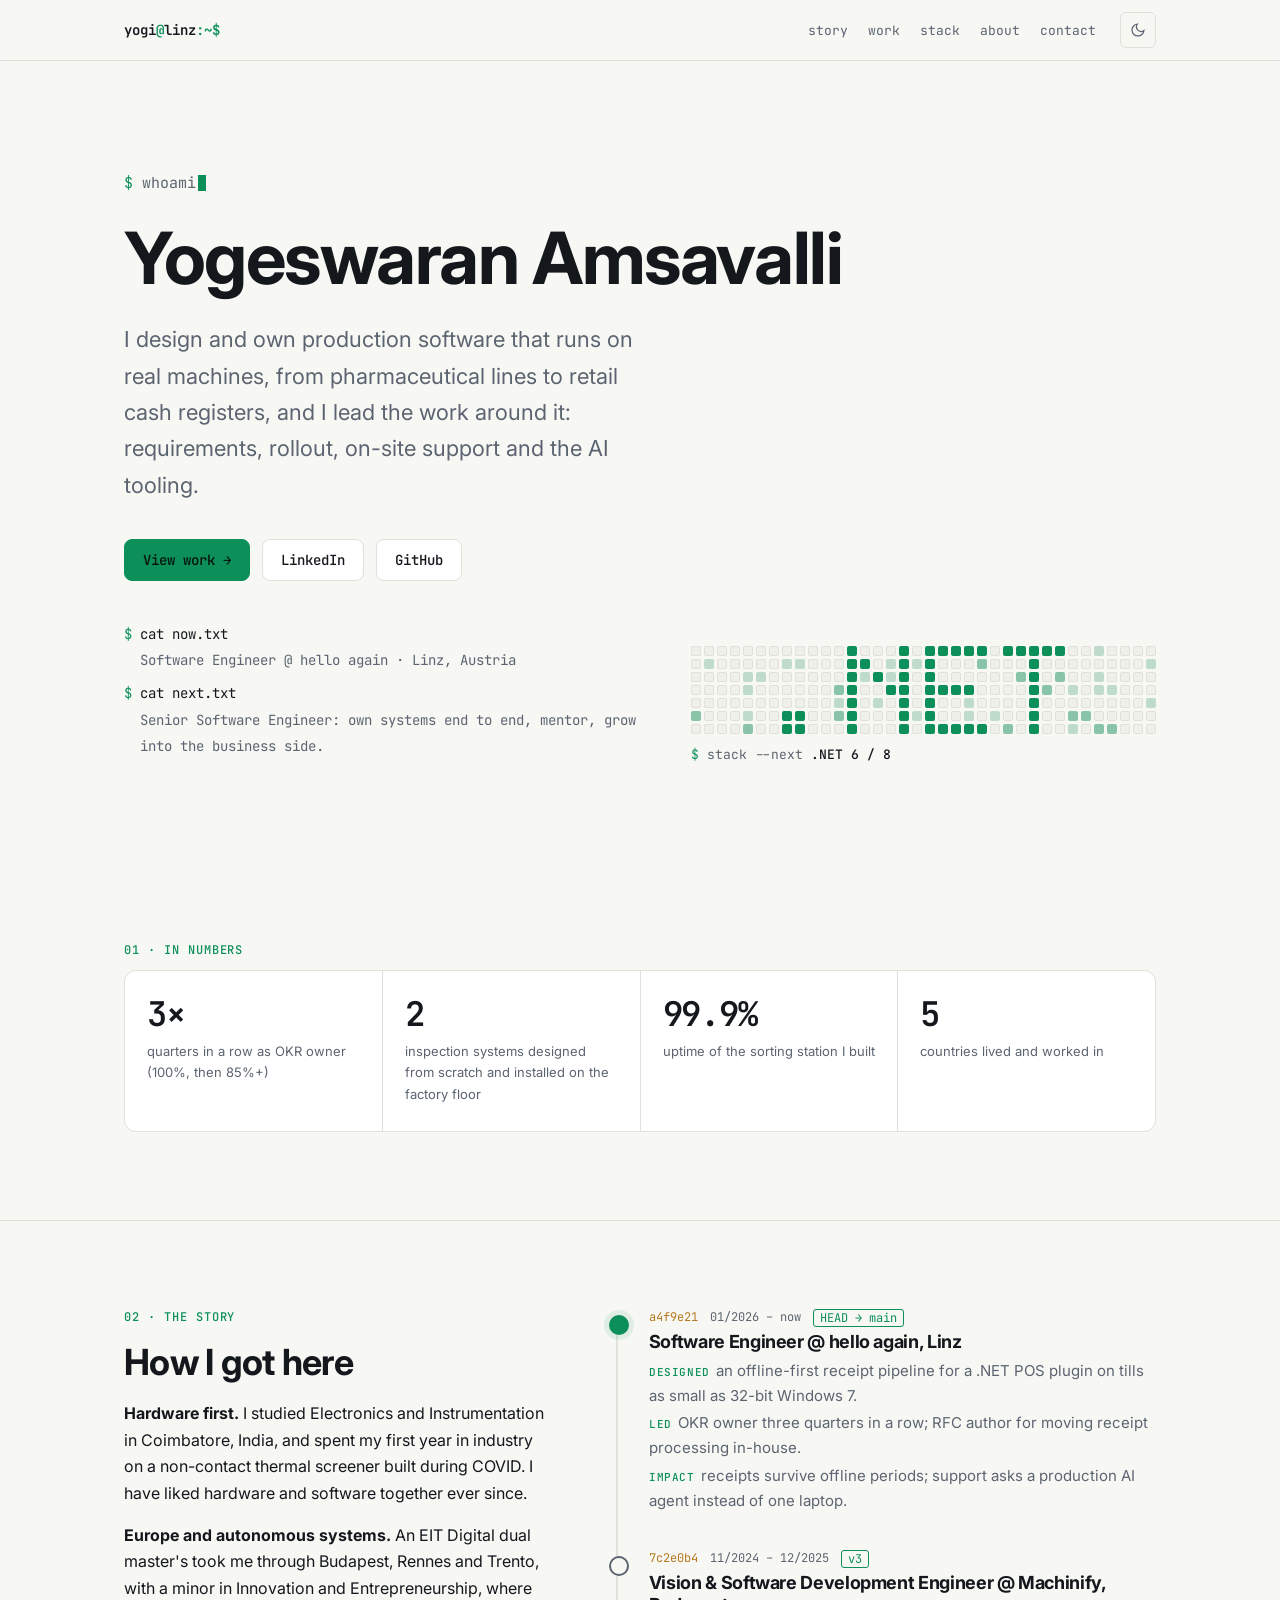
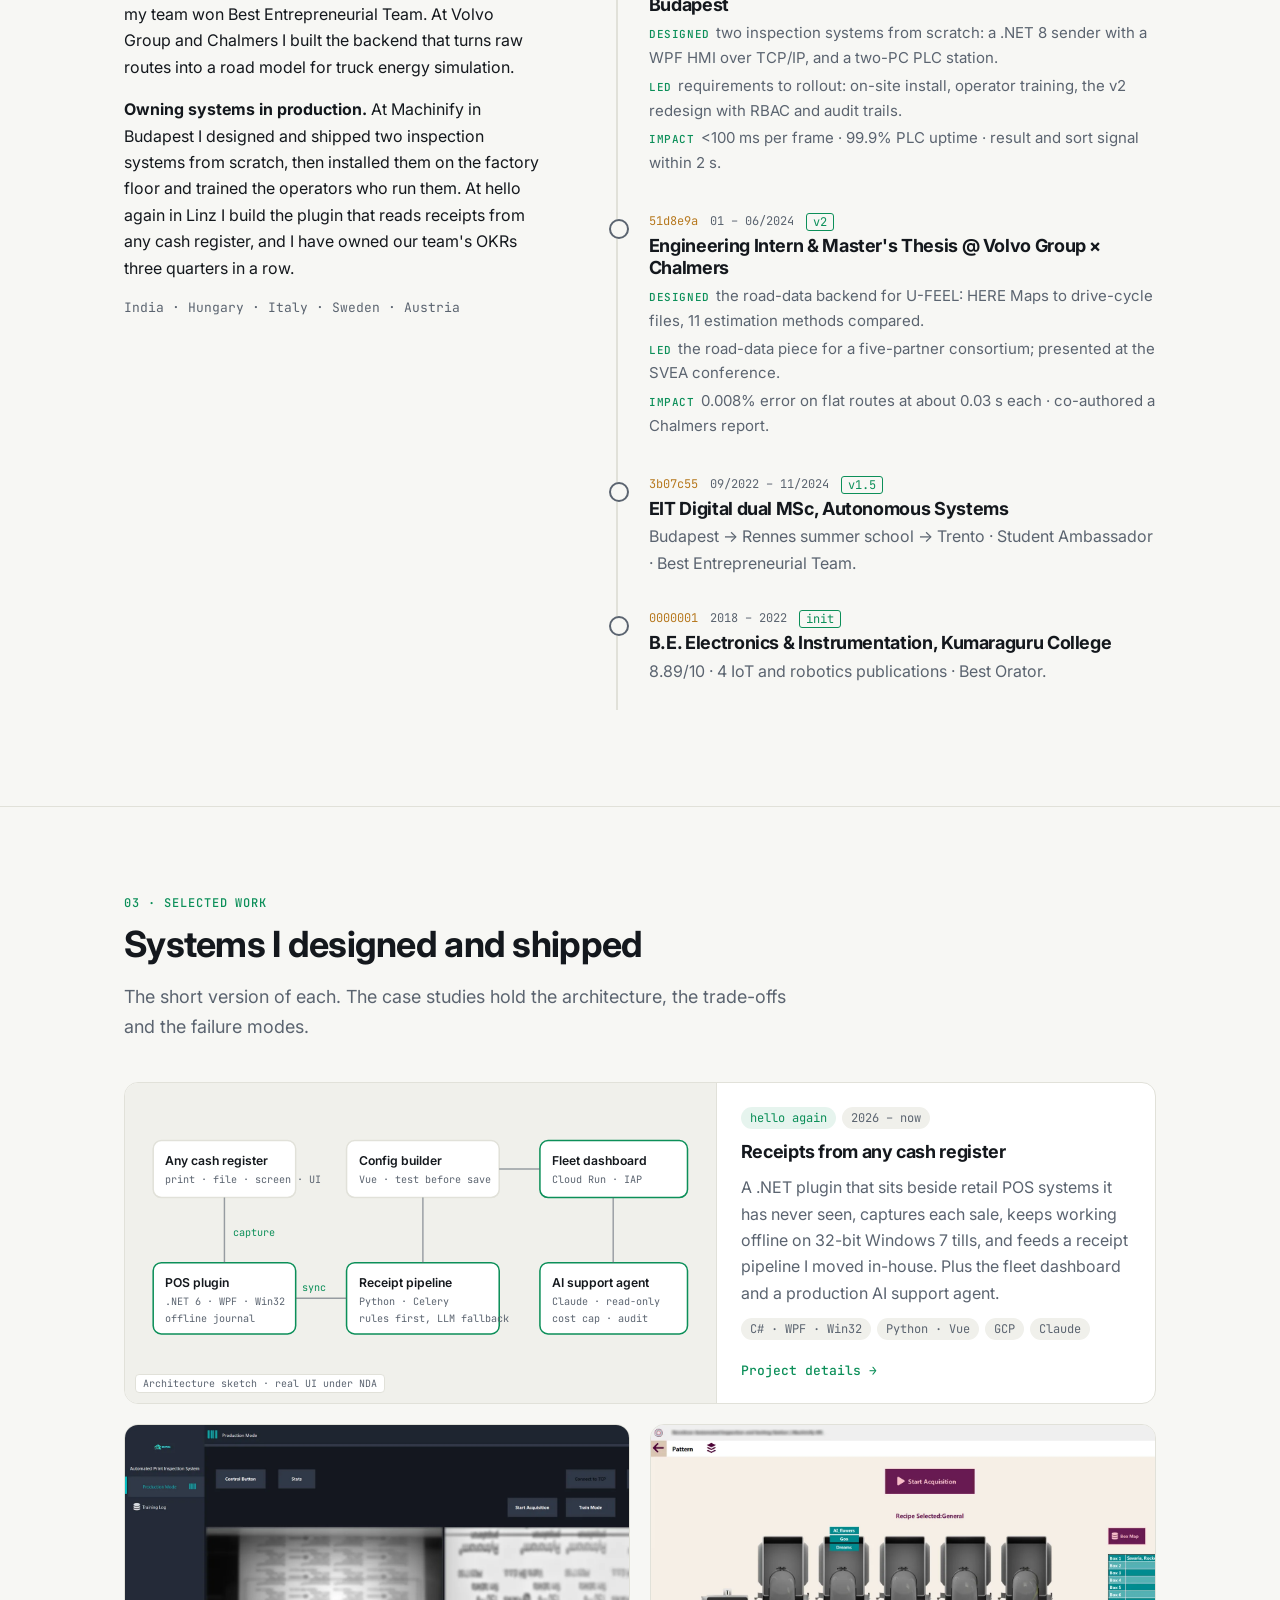
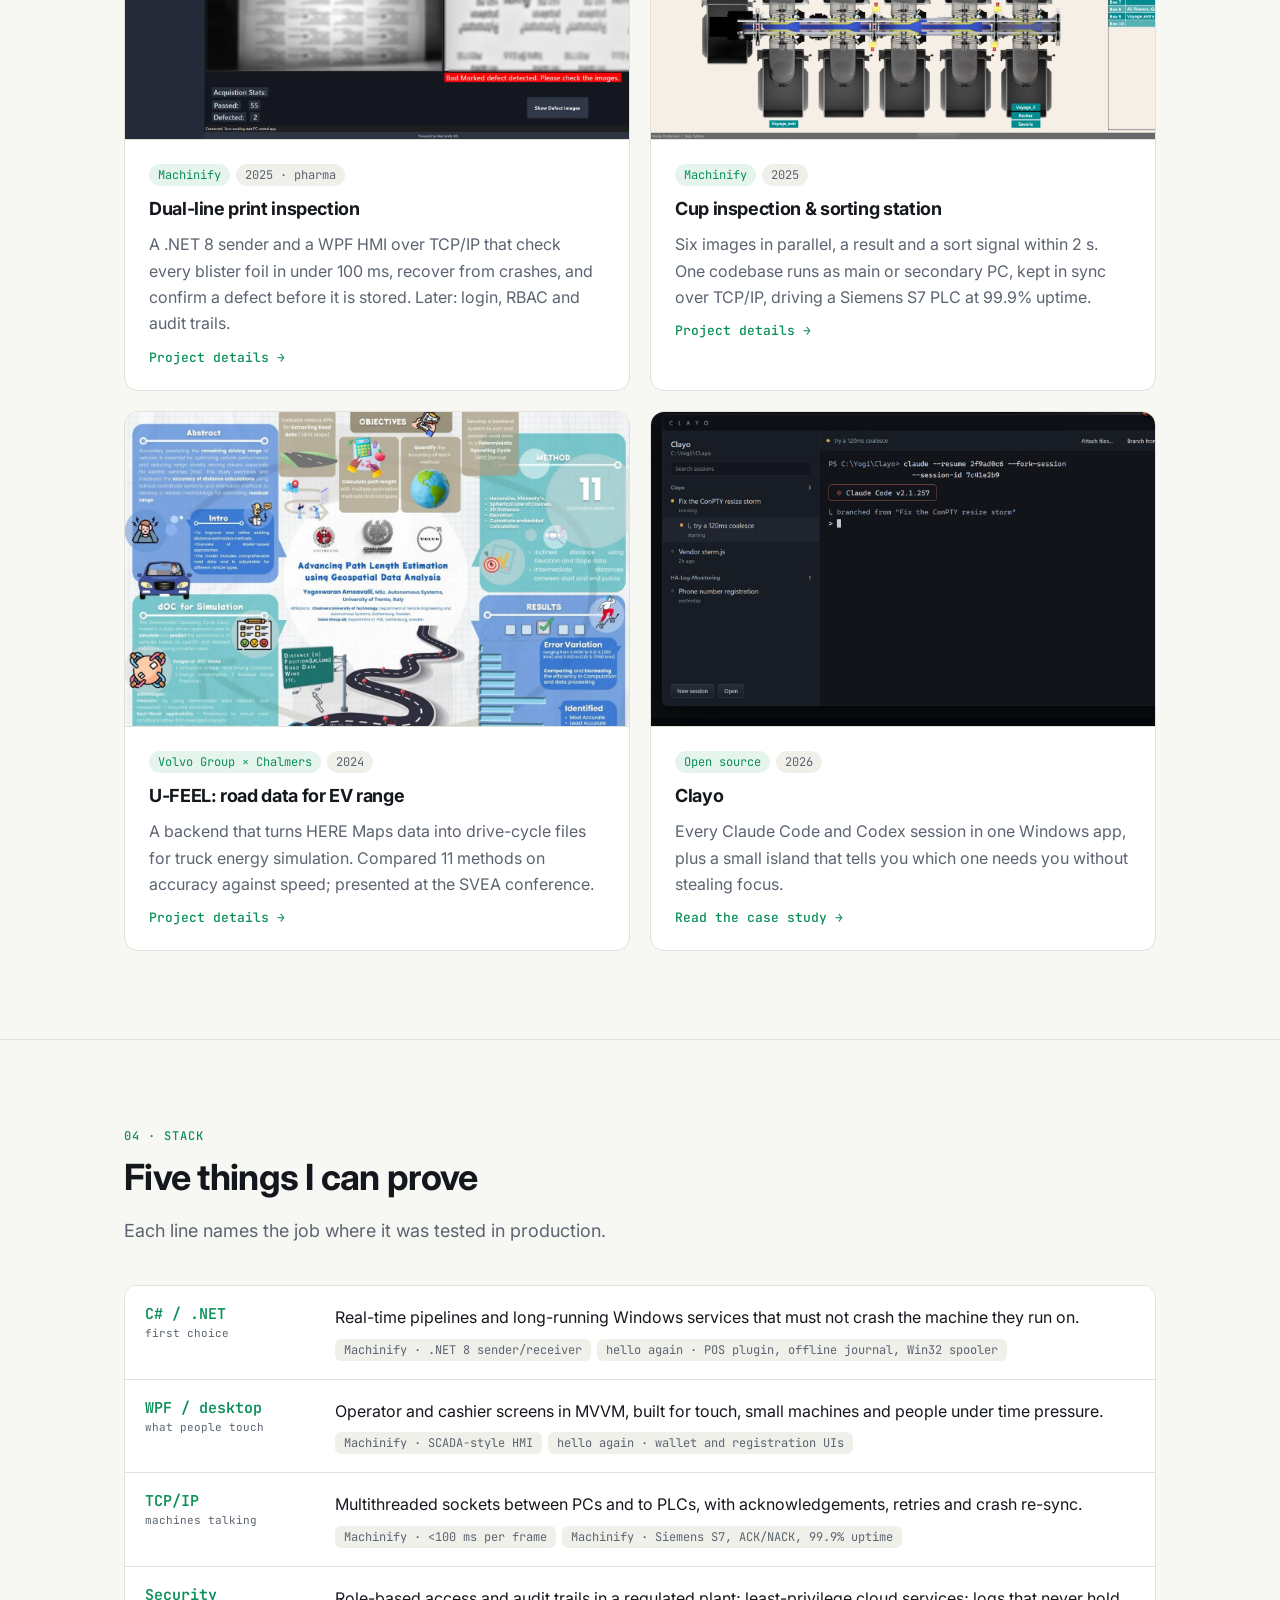
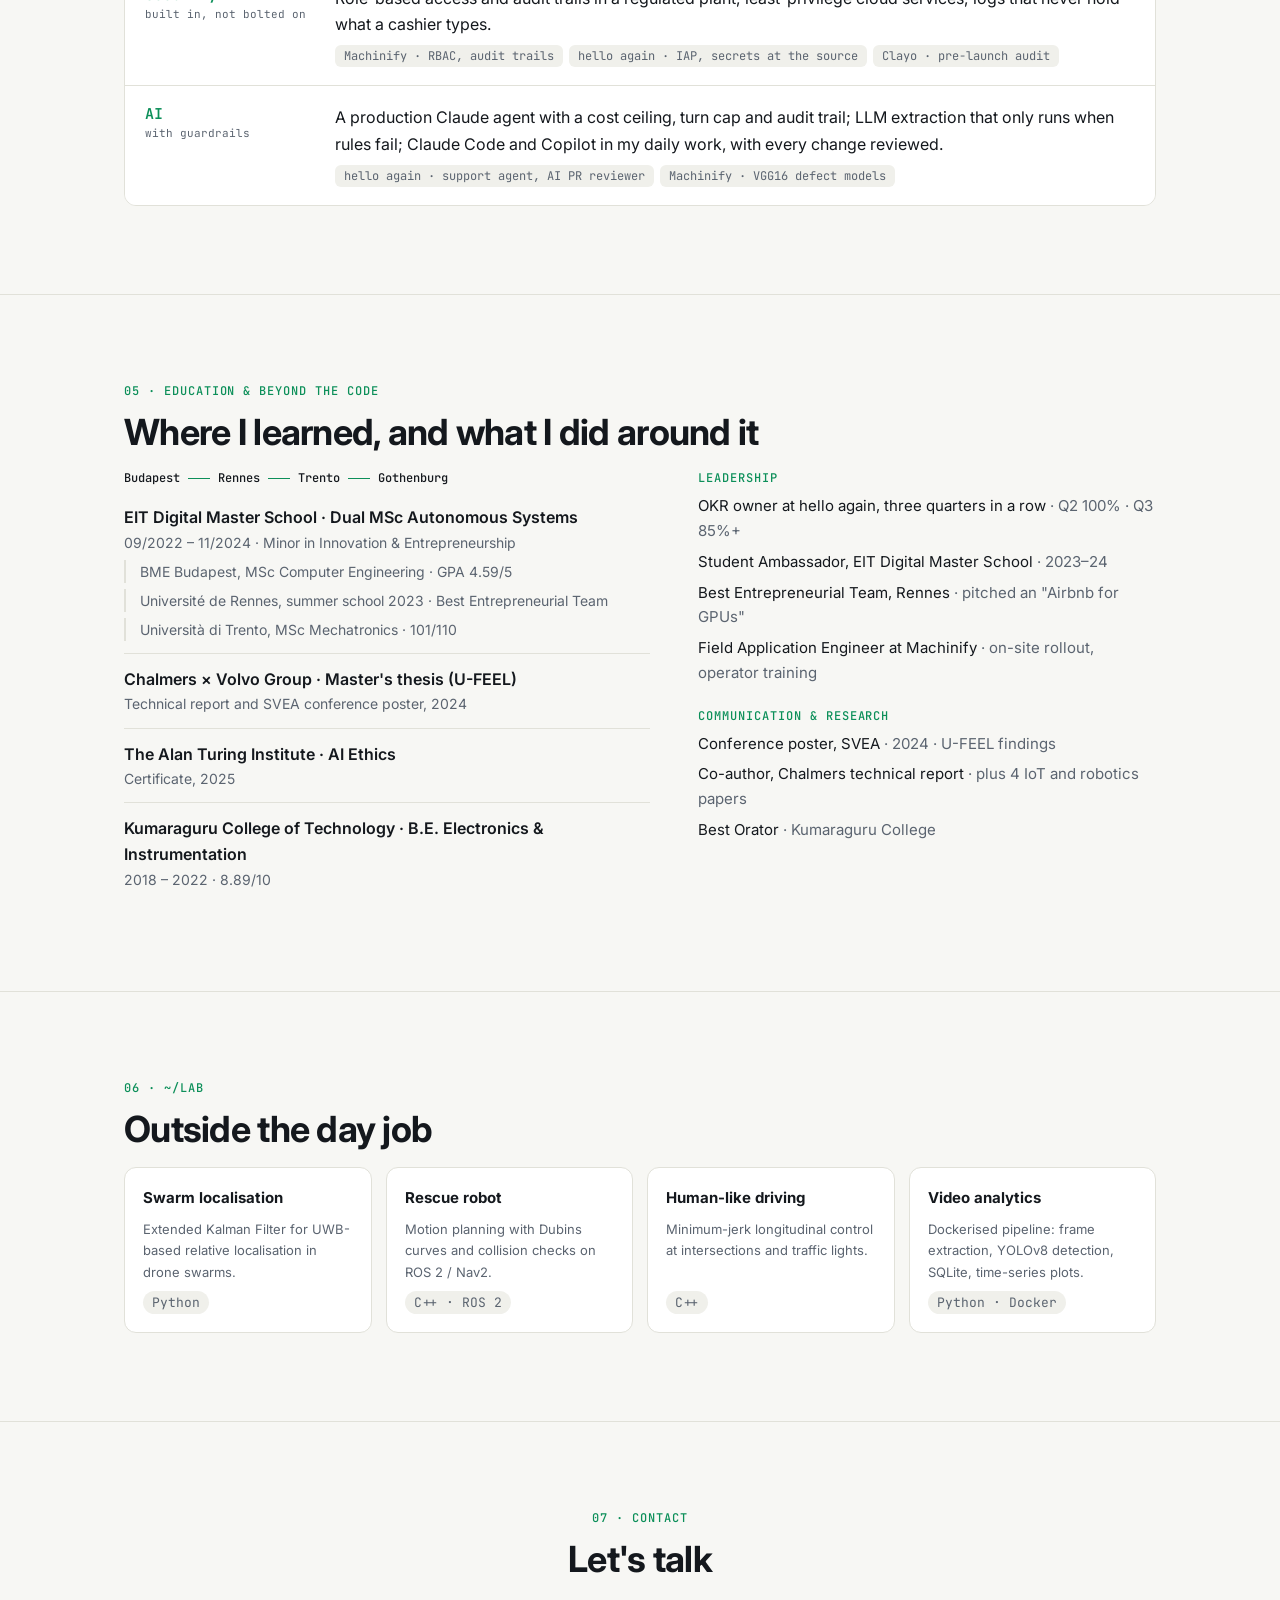
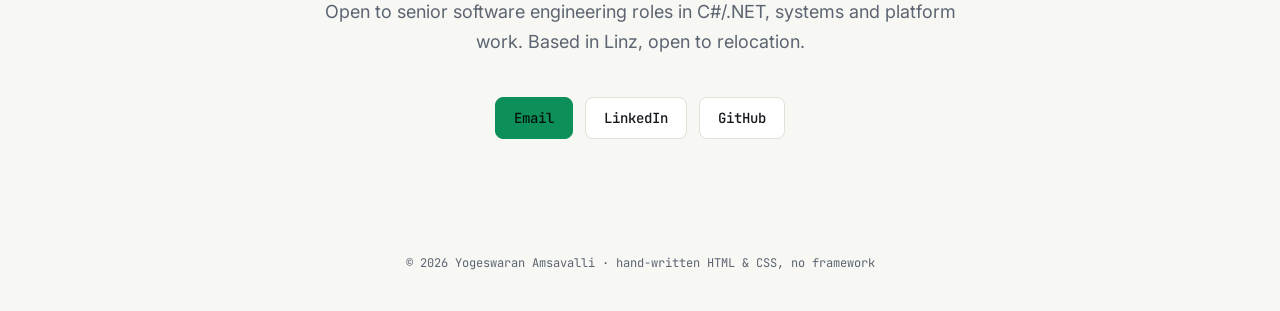
==== commit c1ad1c83: "Add project pages for hello again, Machinify and U-FEEL; trim About Four project pages (context, req" ====
--- a/index.html
+++ b/index.html
@@ -132,7 +132,7 @@
     </div>
 
     <div class="cards">
-      <article class="card featured reveal">
+      <a class="card featured reveal" href="projects/hello-again.html">
         <div class="card-media">
           <div class="arch" aria-hidden="true">
             <svg viewBox="0 0 545 260">
@@ -153,39 +153,39 @@
           <h3>Receipts from any cash register</h3>
           <p>A .NET plugin that sits beside retail POS systems it has never seen, captures each sale, keeps working offline on 32-bit Windows 7 tills, and feeds a receipt pipeline I moved in-house. Plus the fleet dashboard and a production AI support agent.</p>
           <div class="chips"><span class="chip plain">C# · WPF · Win32</span><span class="chip plain">Python · Vue</span><span class="chip plain">GCP</span><span class="chip plain">Claude</span></div>
-          <span class="more">Case study in progress</span>
-        </div>
-      </article>
-
-      <article class="card reveal">
+          <span class="more">Project details →</span>
+        </div>
+      </a>
+
+      <a class="card reveal" href="projects/foil-inspection.html">
         <div class="card-media"><img src="assets/industrial/foil-hmi-defect.webp" alt="Inspection HMI marking a defect on a blister foil, camera feed blurred" loading="lazy"></div>
         <div class="card-body">
           <div class="chips"><span class="chip">Machinify</span><span class="chip plain">2025 · pharma</span></div>
           <h3>Dual-line print inspection</h3>
           <p>A .NET 8 sender and a WPF HMI over TCP/IP that check every blister foil in under 100 ms, recover from crashes, and confirm a defect before it is stored. Later: login, RBAC and audit trails.</p>
-          <span class="more">Case study in progress</span>
-        </div>
-      </article>
-
-      <article class="card reveal">
+          <span class="more">Project details →</span>
+        </div>
+      </a>
+
+      <a class="card reveal" href="projects/cup-sorting.html">
         <div class="card-media"><img src="assets/industrial/cup-pattern-map.webp" alt="Sorting station screen mapping inspection results to output boxes, details blurred" loading="lazy"></div>
         <div class="card-body">
           <div class="chips"><span class="chip">Machinify</span><span class="chip plain">2025</span></div>
           <h3>Cup inspection &amp; sorting station</h3>
           <p>Six images in parallel, a result and a sort signal within 2 s. One codebase runs as main or secondary PC, kept in sync over TCP/IP, driving a Siemens S7 PLC at 99.9% uptime.</p>
-          <span class="more">Case study in progress</span>
-        </div>
-      </article>
-
-      <article class="card reveal">
+          <span class="more">Project details →</span>
+        </div>
+      </a>
+
+      <a class="card reveal" href="projects/u-feel.html">
         <div class="card-media"><img src="assets/volvo/ufeel-poster.webp" alt="U-FEEL conference poster: path-length estimation from geospatial data" loading="lazy"></div>
         <div class="card-body">
           <div class="chips"><span class="chip">Volvo Group × Chalmers</span><span class="chip plain">2024</span></div>
           <h3>U-FEEL: road data for EV range</h3>
           <p>A backend that turns HERE Maps data into drive-cycle files for truck energy simulation. Compared 11 methods on accuracy against speed; presented at the SVEA conference.</p>
-          <a class="more" href="https://github.com/YogiOnCode/DOC_model_road_data_tool">Code on GitHub →</a>
-        </div>
-      </article>
+          <span class="more">Project details →</span>
+        </div>
+      </a>
 
       <a class="card reveal" href="projects/clayo.html">
         <div class="card-media"><img src="assets/clayo/hero.png" alt="Clayo window with sessions in a sidebar and a live Claude Code terminal" loading="lazy"></div>
@@ -267,16 +267,11 @@
           <li>Best Entrepreneurial Team, Rennes <span>· pitched an "Airbnb for GPUs"</span></li>
           <li>Field Application Engineer at Machinify <span>· on-site rollout, operator training</span></li>
         </ul>
-        <h3>Communication</h3>
+        <h3>Communication &amp; research</h3>
         <ul>
           <li>Conference poster, SVEA <span>· 2024 · U-FEEL findings</span></li>
-          <li>Best Orator · Senthamizh Sirpi <span>· best public speaker in Tamil</span></li>
-          <li>Best Volunteer, Kural campus radio <span>· where I learned to speak in public</span></li>
-        </ul>
-        <h3>Recognition</h3>
-        <ul>
-          <li>All Round Performer of the Batch '22 <span>· Kumaraguru</span></li>
-          <li>4 IoT and robotics publications <span>· plus the Chalmers report</span></li>
+          <li>Co-author, Chalmers technical report <span>· plus 4 IoT and robotics papers</span></li>
+          <li>Best Orator <span>· Kumaraguru College</span></li>
         </ul>
       </div>
     </div>
--- a/assets/site.css
+++ b/assets/site.css
@@ -292,6 +292,29 @@
 @media (max-width: 860px) { .lab { grid-template-columns: 1fr 1fr; } }
 @media (max-width: 480px) { .lab { grid-template-columns: 1fr; } }
 
+/* Project pages: data tables, galleries, role list */
+.tbl-wrap { overflow-x: auto; border: 1px solid var(--line); border-radius: 12px; }
+.tbl { width: 100%; border-collapse: collapse; font-size: 15px; background: var(--surface); }
+.tbl th { text-align: left; font: 500 11px var(--mono); color: var(--muted); text-transform: uppercase; letter-spacing: .07em;
+          background: var(--surface-2); padding: 11px 16px; }
+.tbl td { padding: 12px 16px; border-top: 1px solid var(--line); vertical-align: top; }
+.tbl td:first-child { font-weight: 600; white-space: nowrap; }
+.tbl tr.hi td { background: var(--accent-soft); }
+.gallery { display: grid; grid-template-columns: repeat(2, 1fr); gap: 20px; }
+.gallery figure { margin: 0; }
+.gallery .shot img { width: 100%; }
+@media (max-width: 720px) { .gallery { grid-template-columns: 1fr; } }
+.streams { display: grid; grid-template-columns: repeat(3, 1fr); gap: 16px; }
+.stream { background: var(--surface); border: 1px solid var(--line); border-radius: 12px; padding: 22px; }
+.stream h3 { margin-bottom: 6px; }
+.stream .k { font: 500 11px var(--mono); color: var(--accent); text-transform: uppercase; letter-spacing: .07em; margin-bottom: 10px; }
+.stream ul { margin: 10px 0 0; padding-left: 18px; color: var(--muted); font-size: 15px; }
+.stream li { margin-bottom: 4px; }
+@media (max-width: 860px) { .streams { grid-template-columns: 1fr; } }
+.role { list-style: none; margin: 0; padding: 0; display: grid; gap: 10px; }
+.role li { background: var(--surface); border: 1px solid var(--line); border-radius: 10px; padding: 14px 18px; }
+.role b { font: 500 11px var(--mono); color: var(--accent); text-transform: uppercase; letter-spacing: .07em; margin-right: 8px; }
+
 /* Contact / footer */
 .contact { text-align: center; border-bottom: 0; }
 .contact .lead { margin-left: auto; margin-right: auto; }
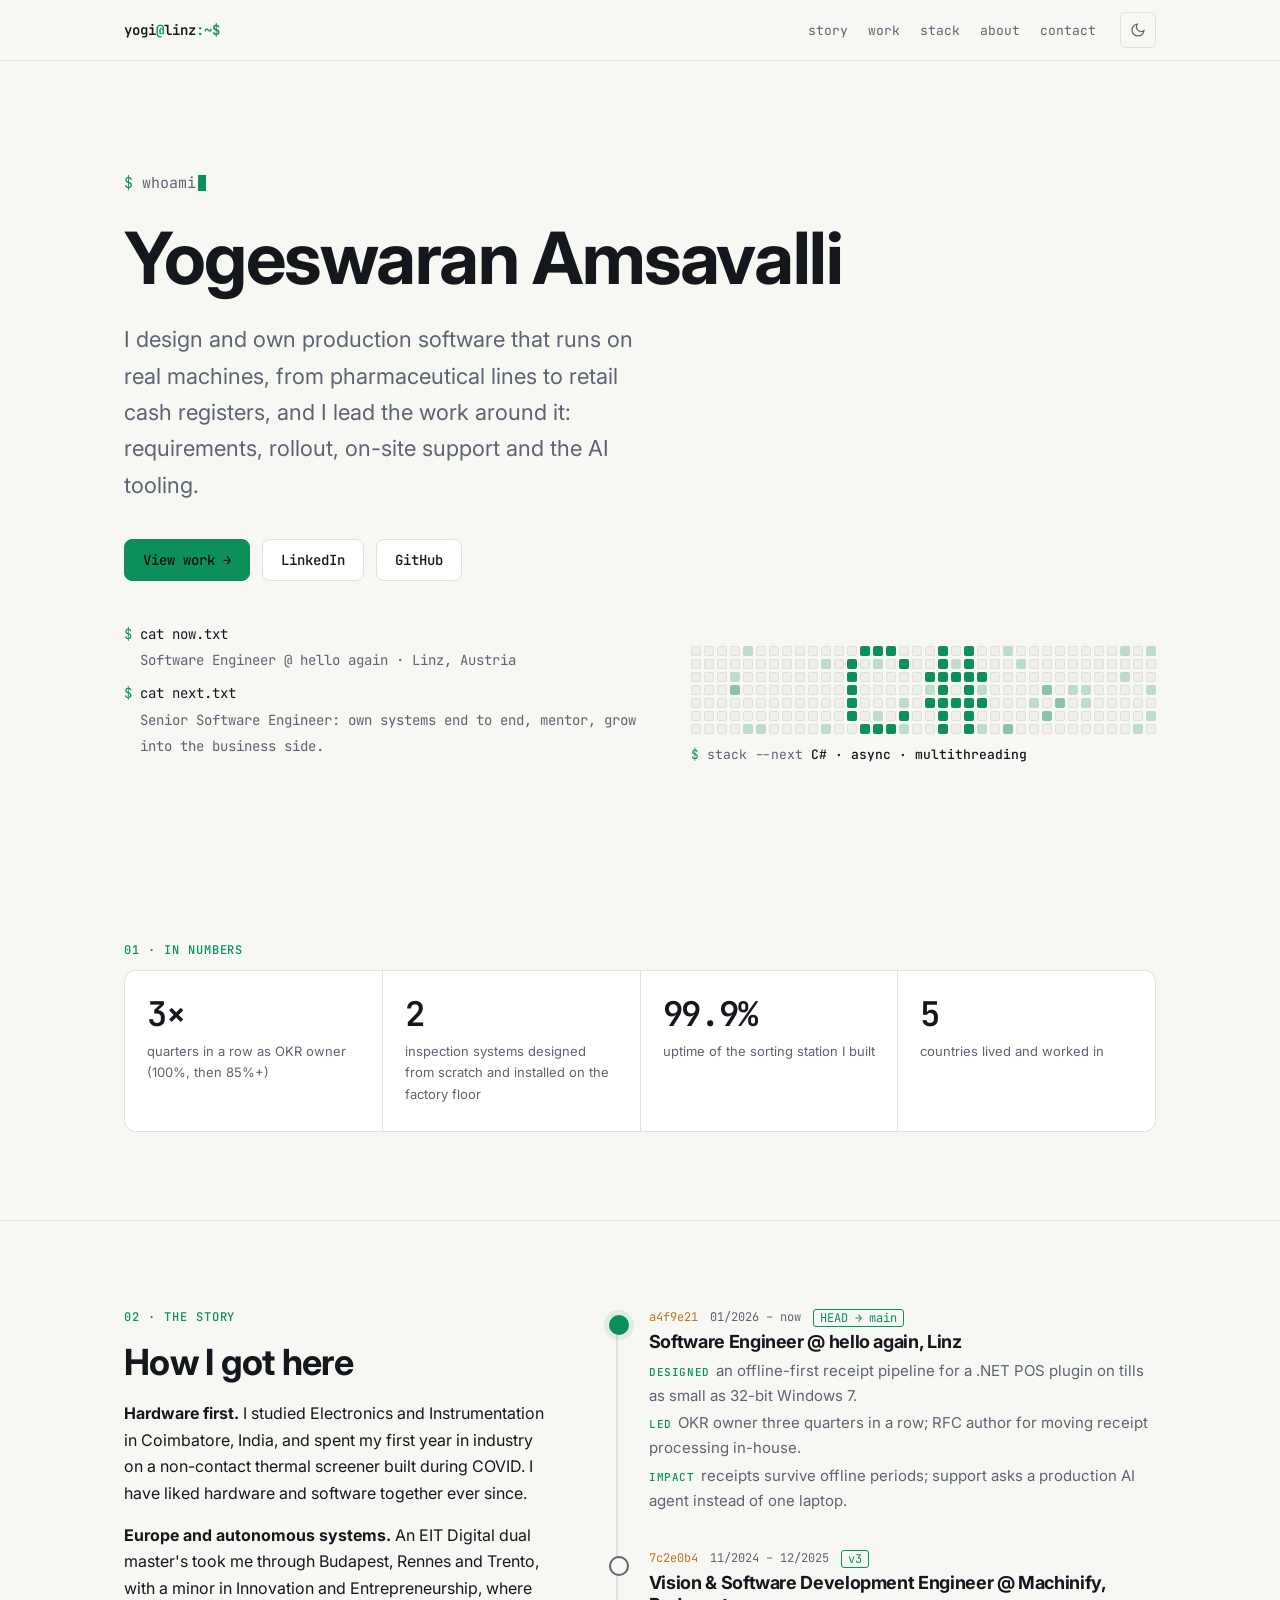
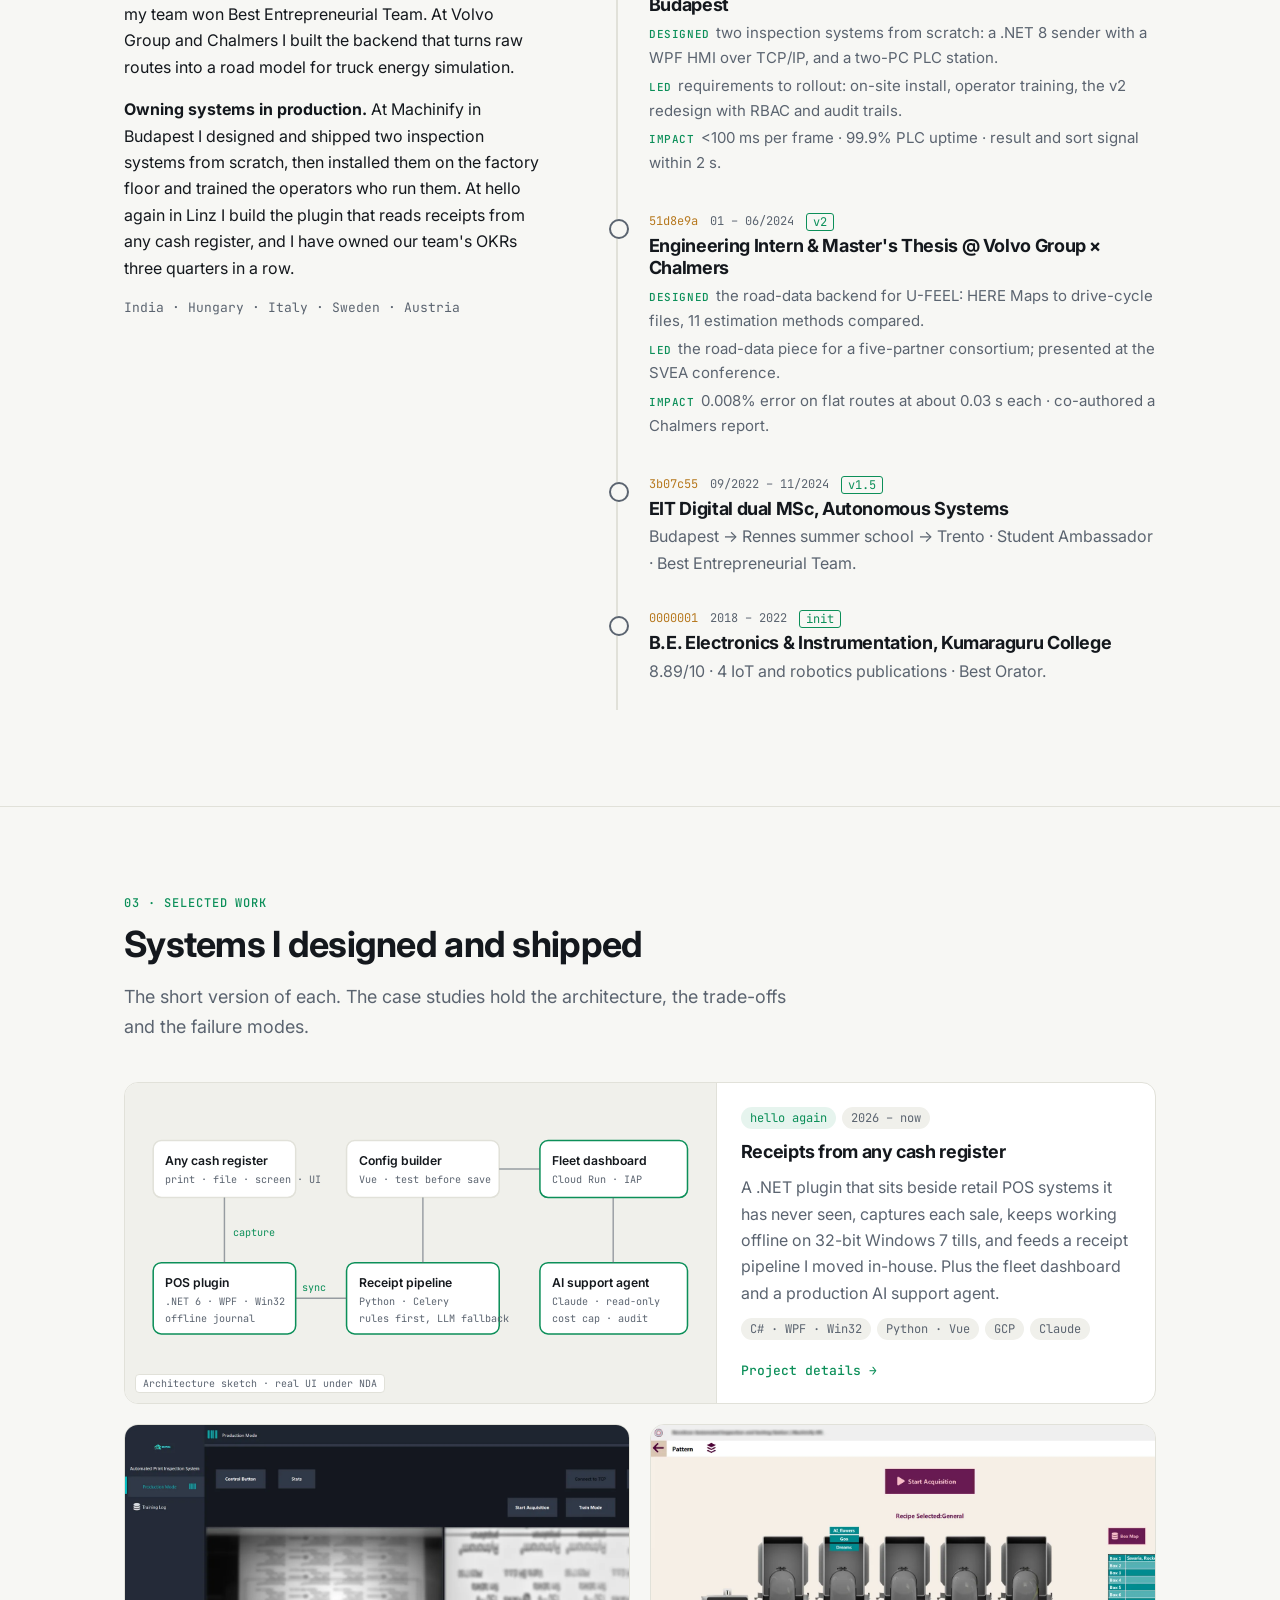
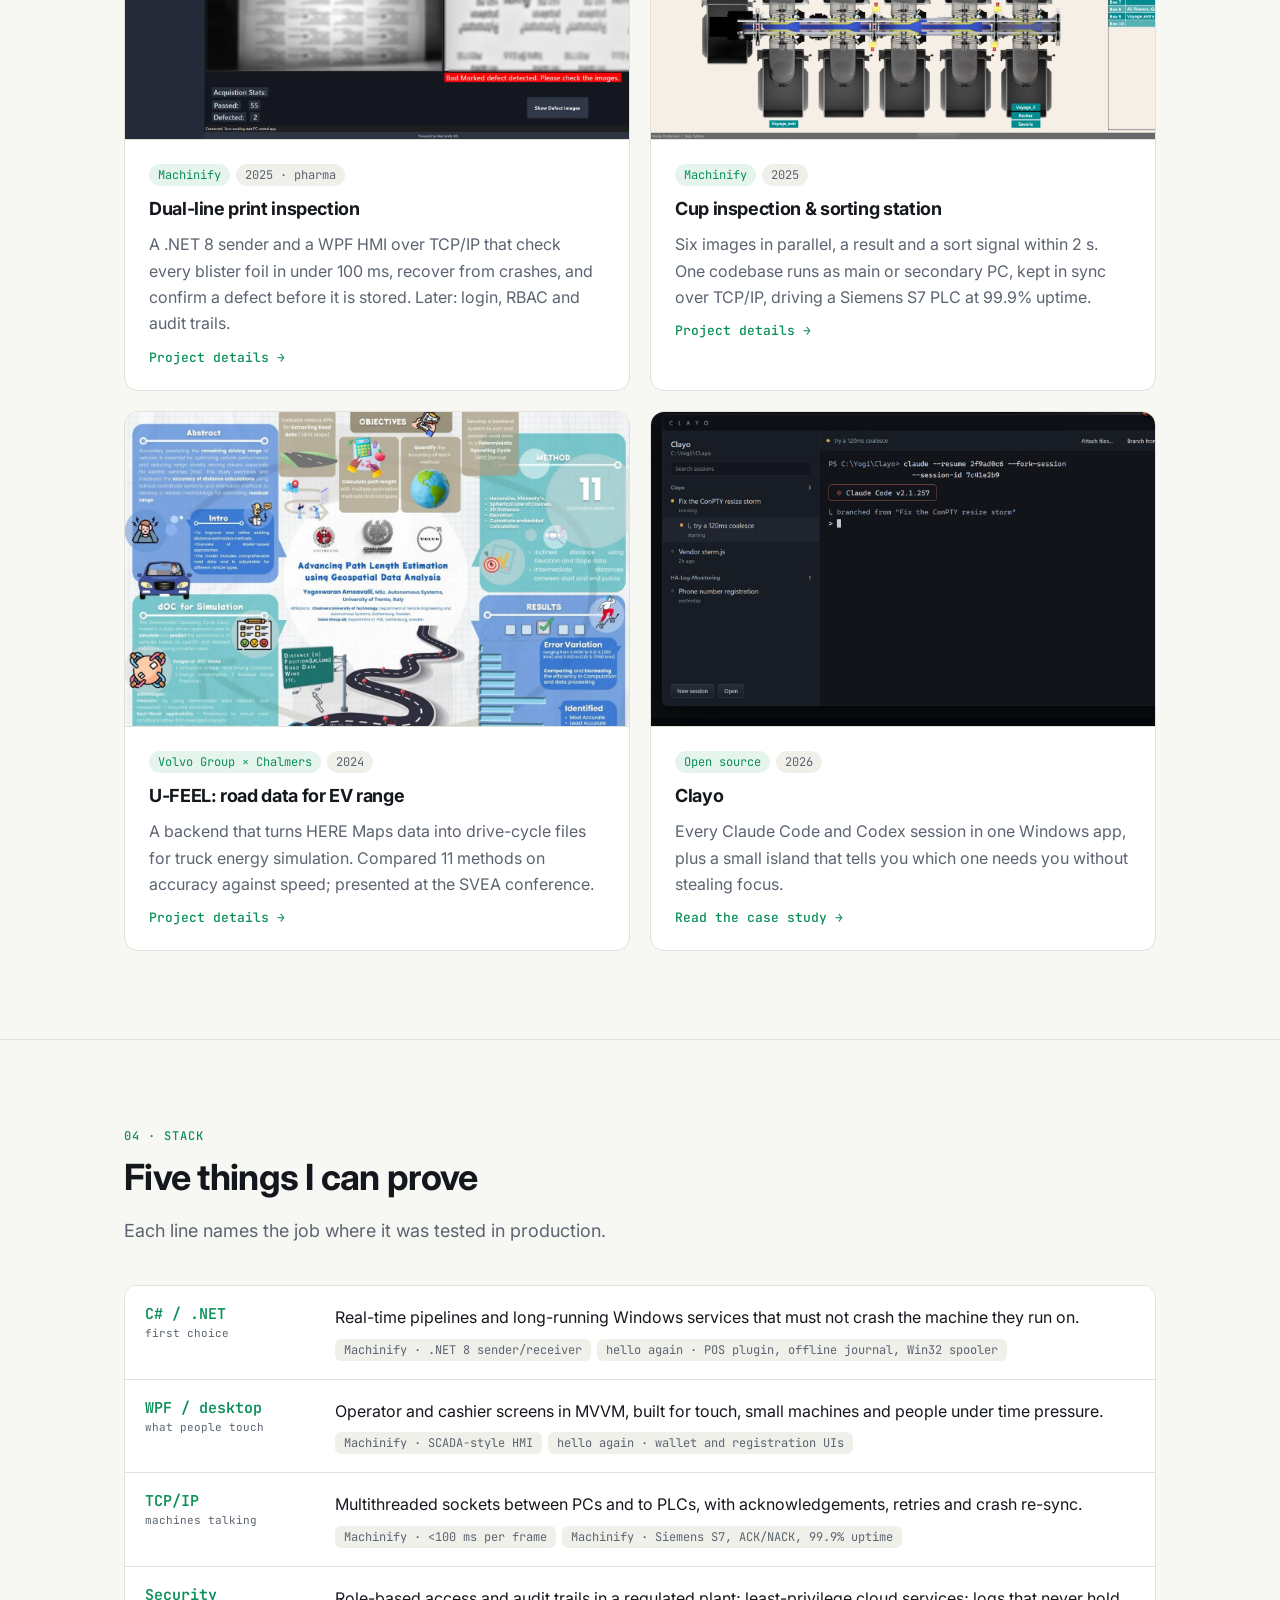
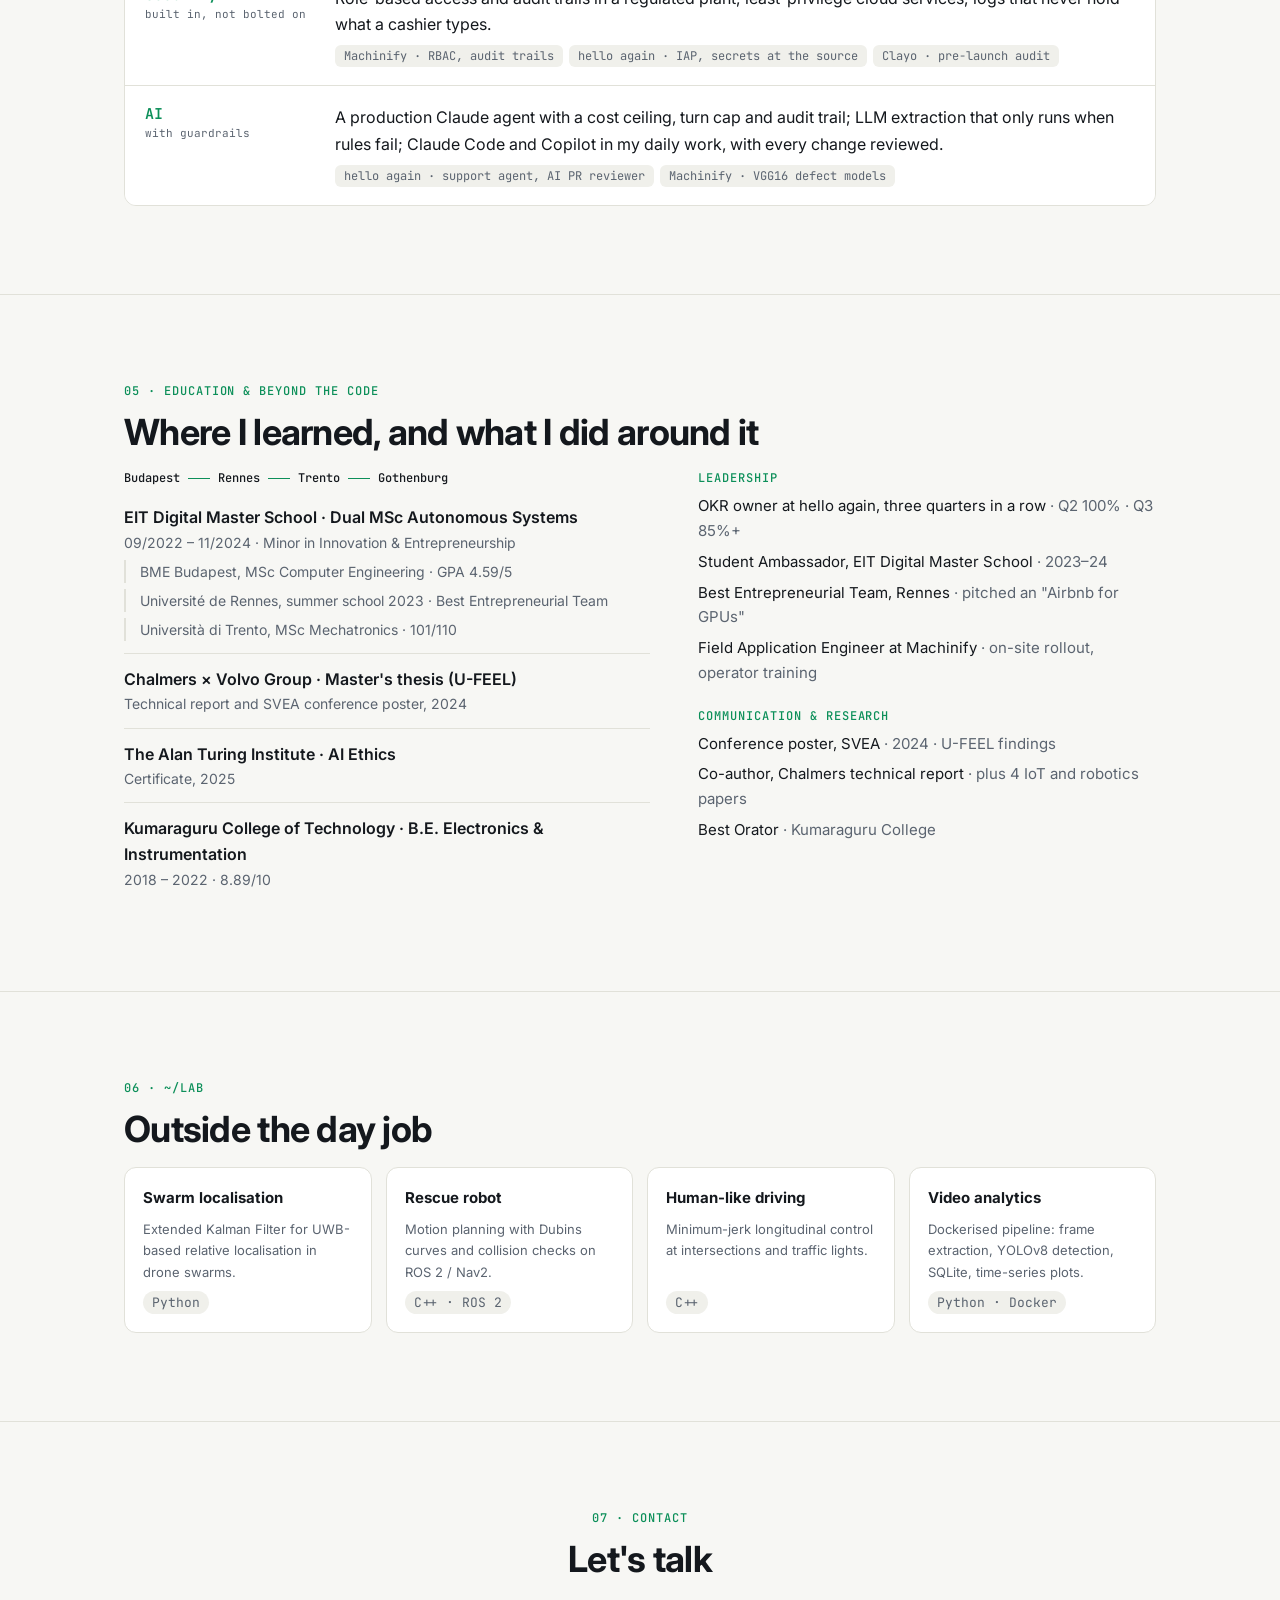
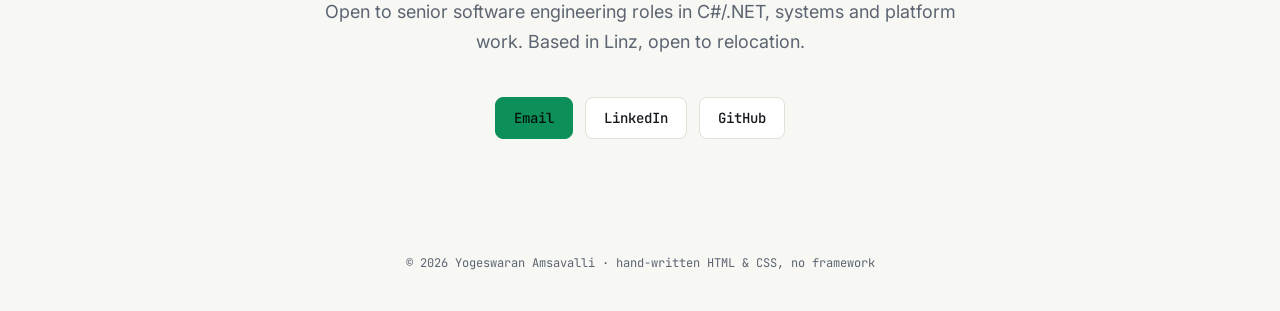
==== commit 921b29c3: "Own favicon (terminal prompt) instead of the Clayo icon" ====
--- a/index.html
+++ b/index.html
@@ -5,7 +5,9 @@
   <meta name="viewport" content="width=device-width, initial-scale=1">
   <title>Yogeswaran Amsavalli · Software Engineer</title>
   <meta name="description" content="Software engineer (C#/.NET) who designs and owns production software that runs on real machines: pharmaceutical inspection lines, retail cash registers, EV range research.">
-  <link rel="icon" href="assets/clayo/icon.png">
+  <link rel="icon" href="assets/favicon.svg" type="image/svg+xml">
+  <link rel="icon" href="assets/favicon-32.png" sizes="32x32">
+  <link rel="apple-touch-icon" href="assets/apple-touch-icon.png">
   <link rel="preconnect" href="https://fonts.googleapis.com">
   <link rel="preconnect" href="https://fonts.gstatic.com" crossorigin>
   <link href="https://fonts.googleapis.com/css2?family=Inter:wght@400;500;600;700&family=JetBrains+Mono:wght@400;500;600&display=swap" rel="stylesheet">
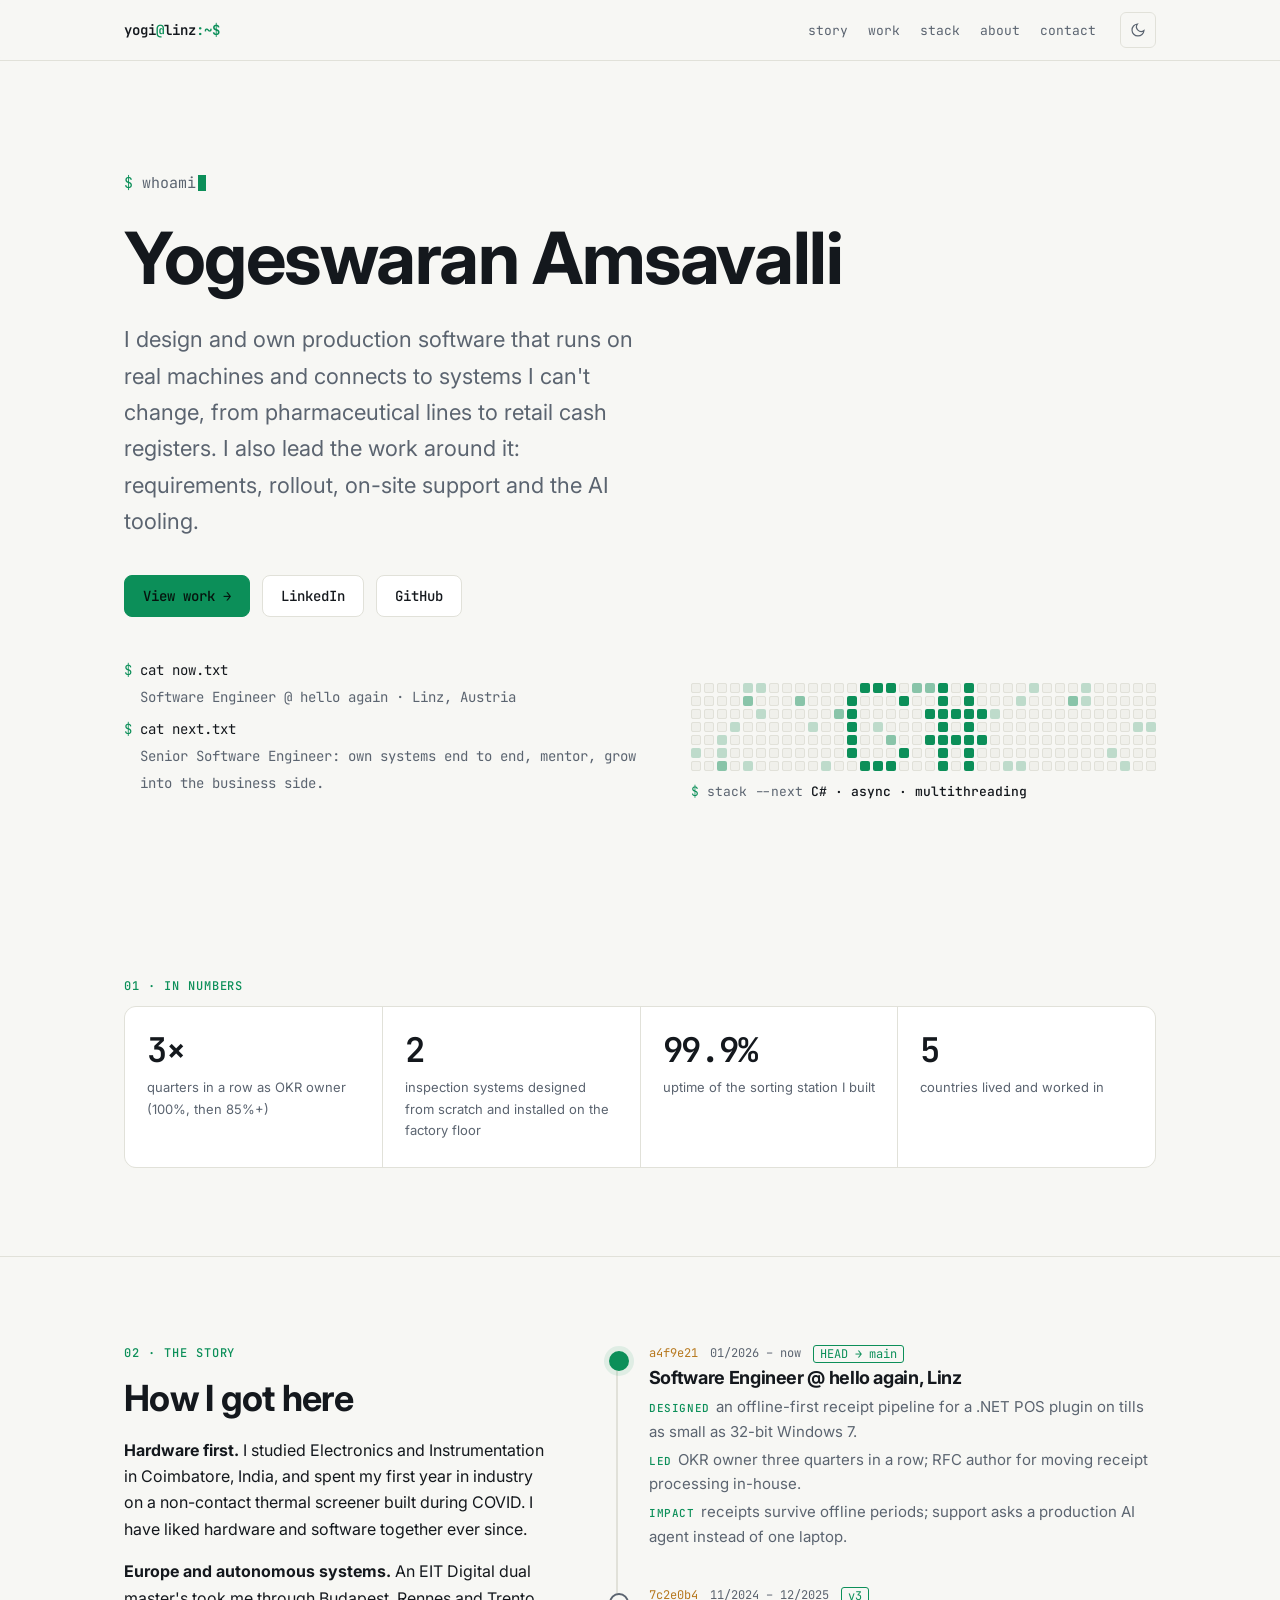
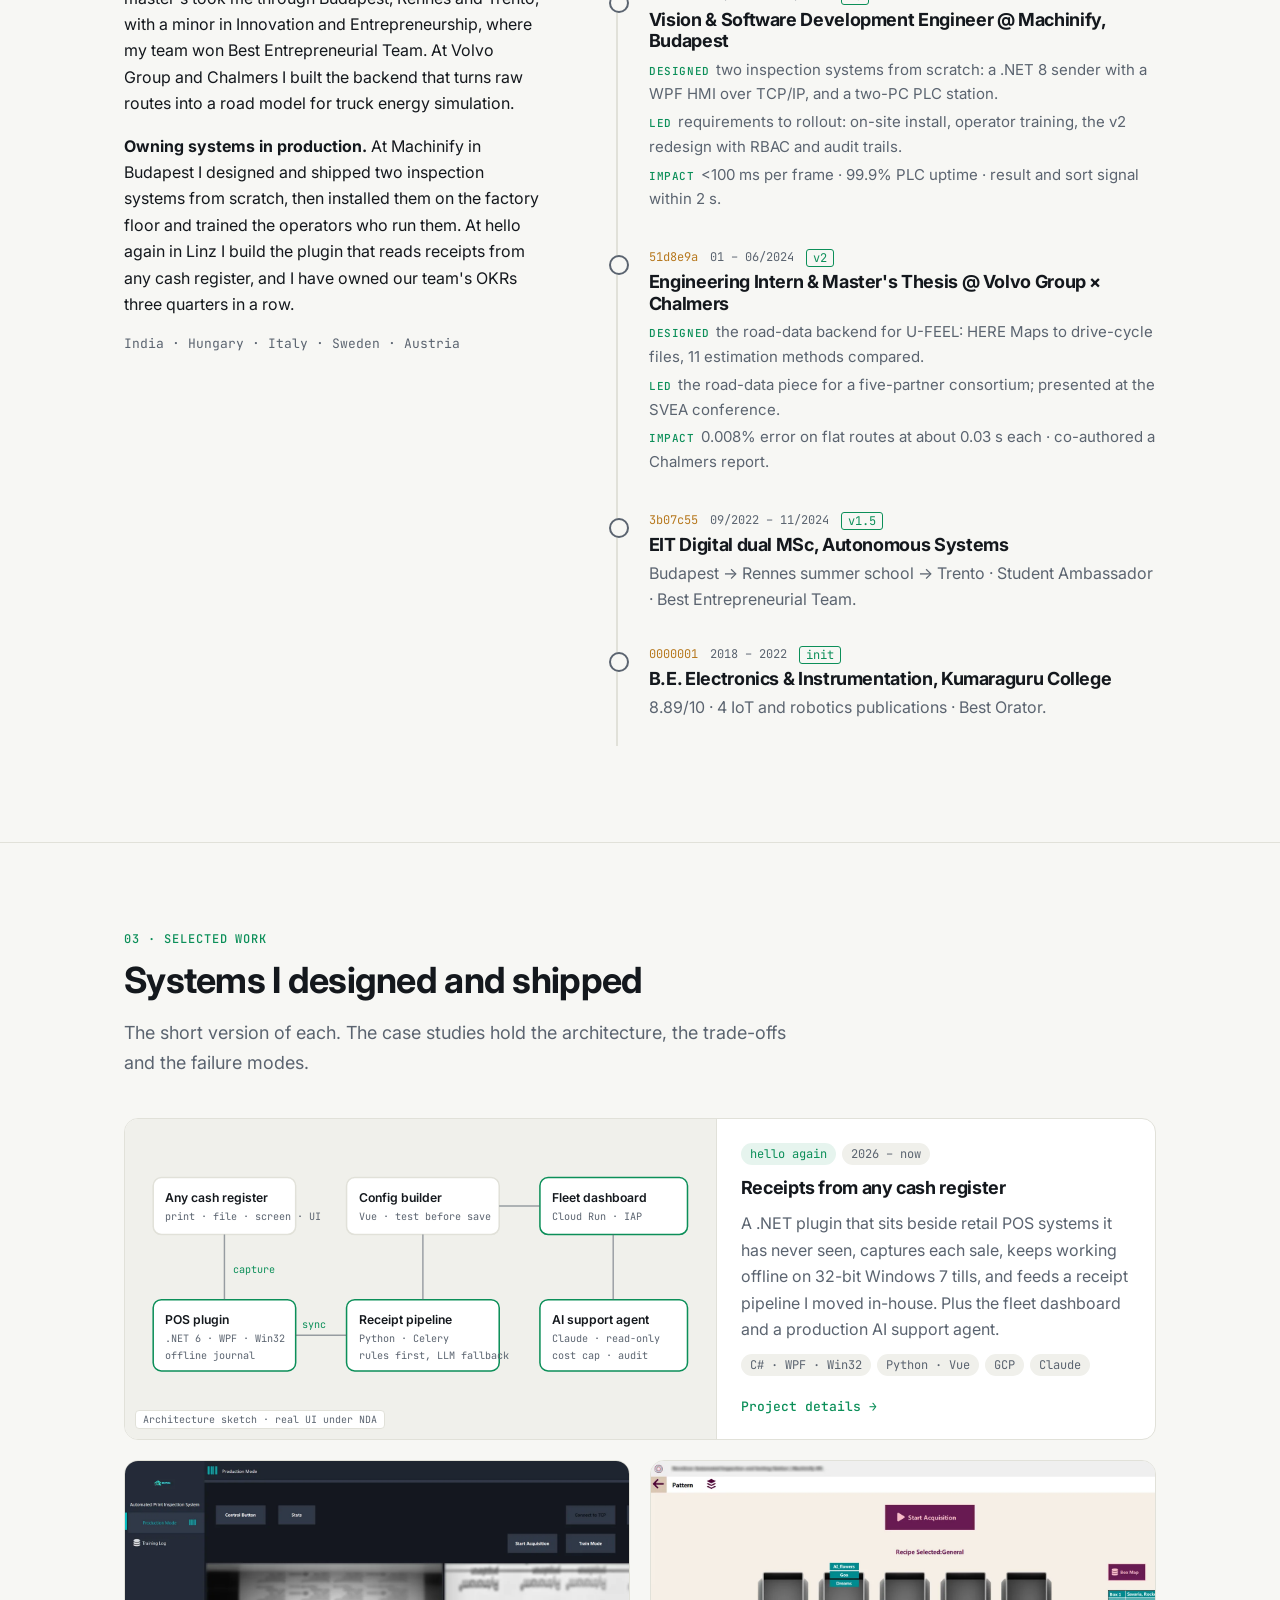
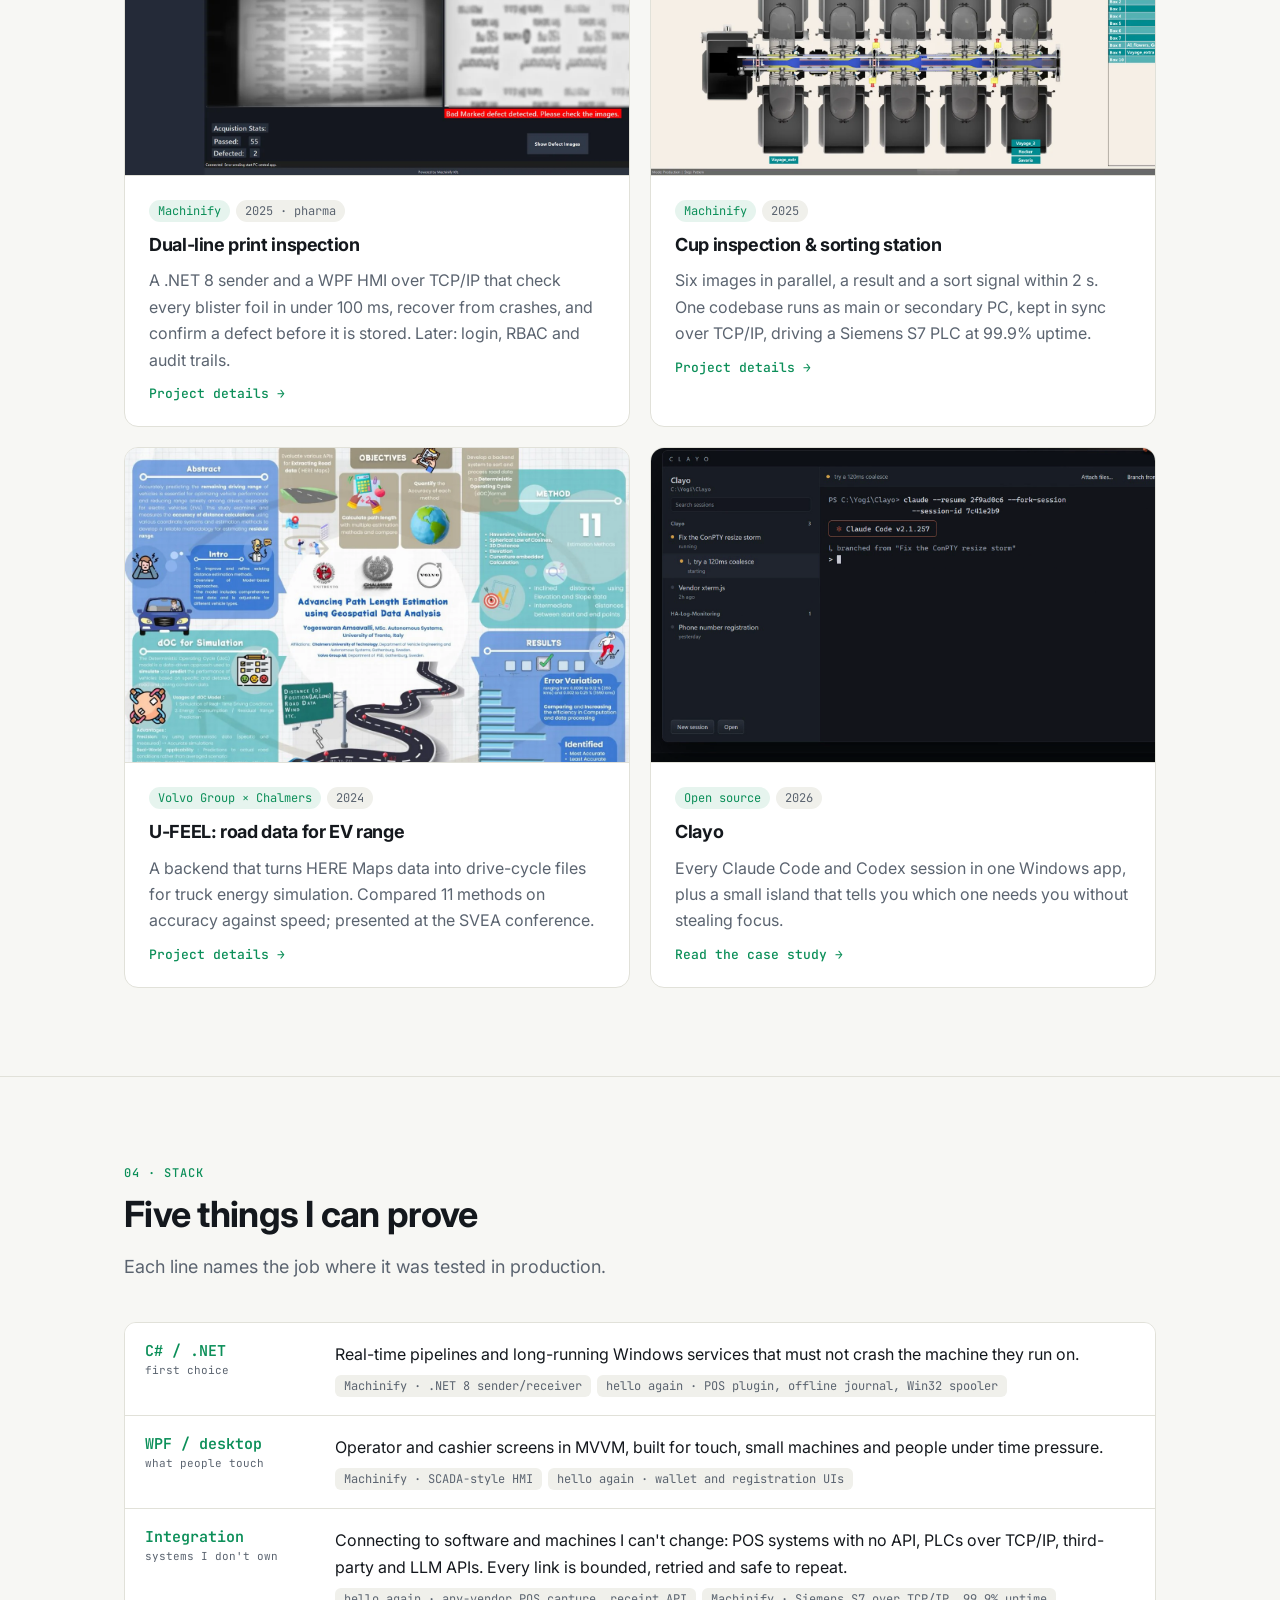
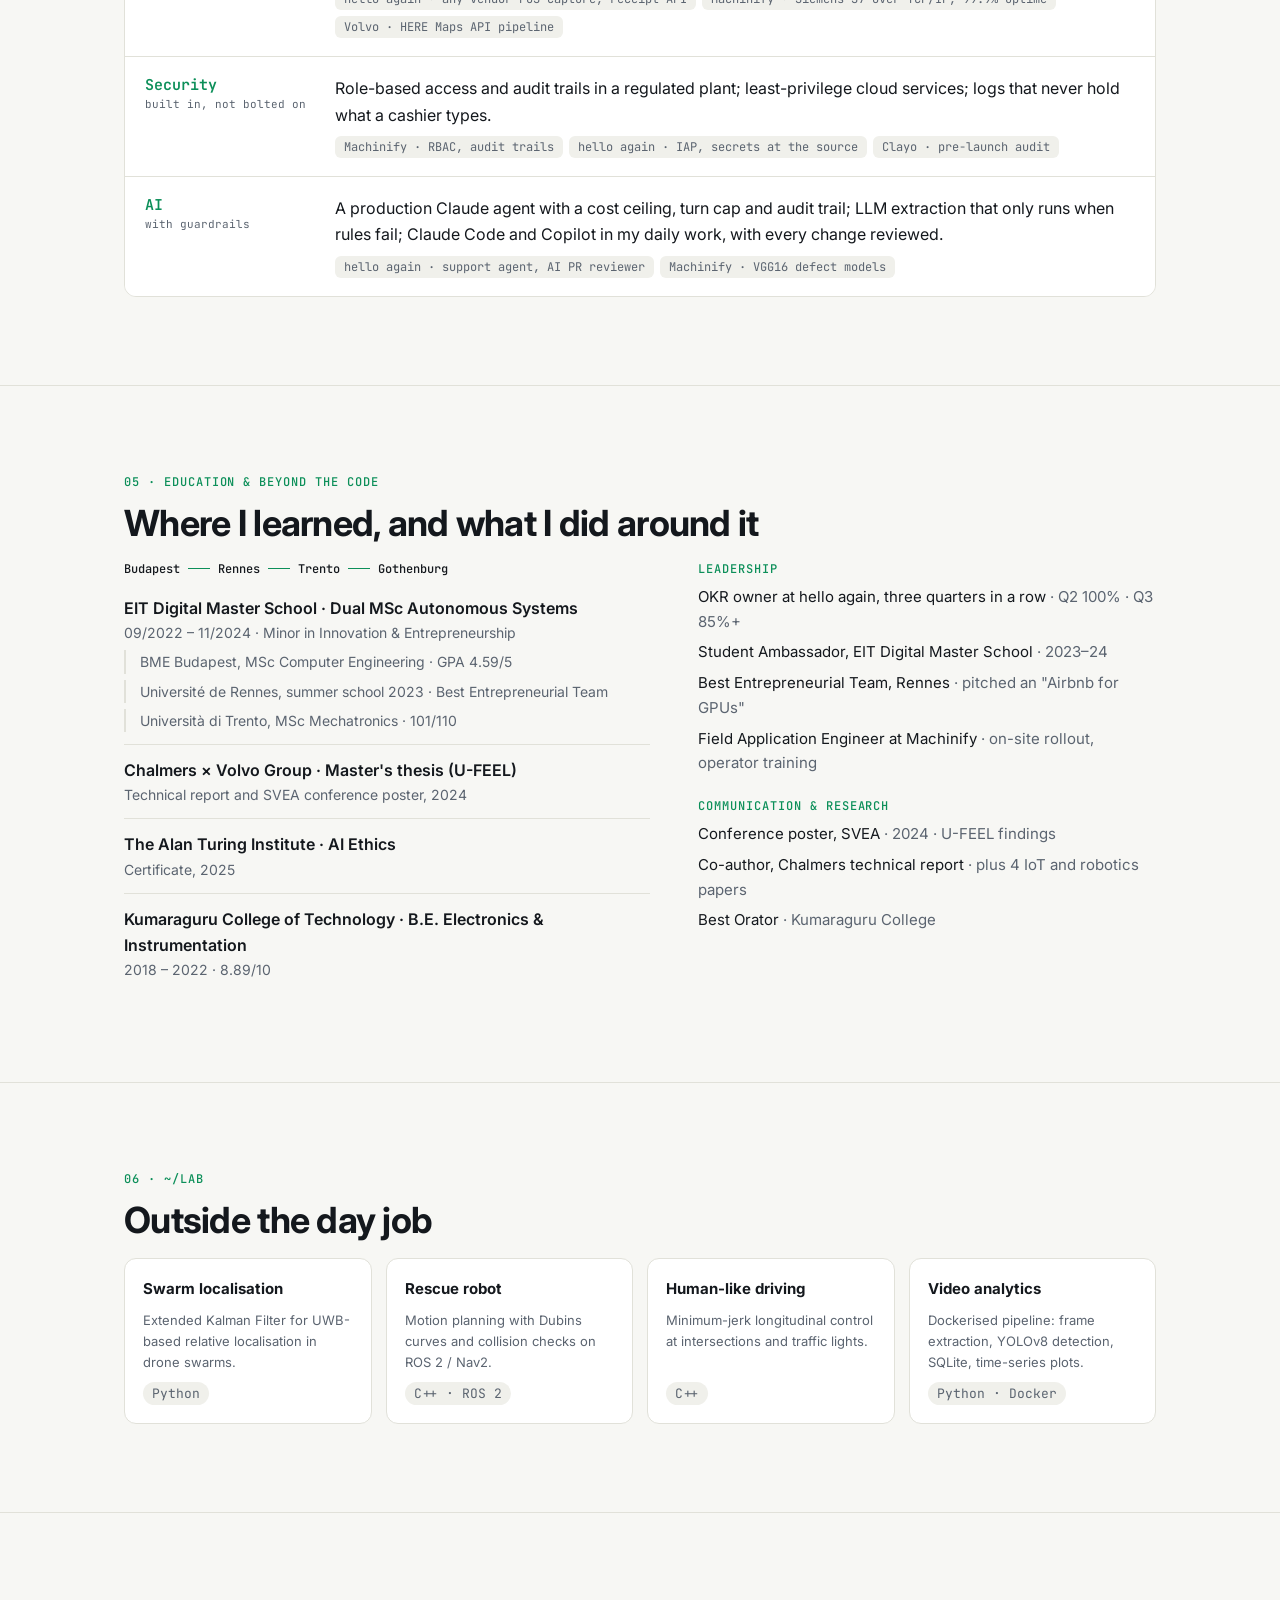
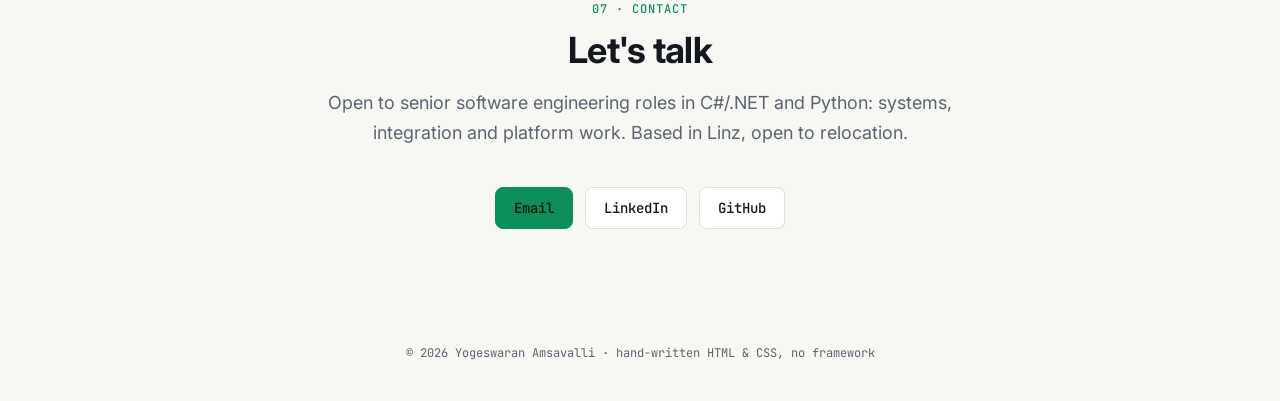
==== commit 690311d9: "Make integration a site-wide thread Integration pillar replaces TCP/IP on the home page, the tagline" ====
--- a/index.html
+++ b/index.html
@@ -4,7 +4,7 @@
   <meta charset="utf-8">
   <meta name="viewport" content="width=device-width, initial-scale=1">
   <title>Yogeswaran Amsavalli · Software Engineer</title>
-  <meta name="description" content="Software engineer (C#/.NET) who designs and owns production software that runs on real machines: pharmaceutical inspection lines, retail cash registers, EV range research.">
+  <meta name="description" content="Software engineer (C#/.NET, Python) who designs and owns production software that runs on real machines and connects to systems it can't change: pharmaceutical inspection lines, retail cash registers, EV range research.">
   <link rel="icon" href="assets/favicon.svg" type="image/svg+xml">
   <link rel="icon" href="assets/favicon-32.png" sizes="32x32">
   <link rel="apple-touch-icon" href="assets/apple-touch-icon.png">
@@ -37,7 +37,7 @@
     <h1>Yogeswaran Amsavalli</h1>
     <div class="hero-row">
       <div>
-        <p class="tagline">I design and own production software that runs on real machines, from pharmaceutical lines to retail cash registers, and I lead the work around it: requirements, rollout, on-site support and the AI tooling.</p>
+        <p class="tagline">I design and own production software that runs on real machines and connects to systems I can't change, from pharmaceutical lines to retail cash registers. I also lead the work around it: requirements, rollout, on-site support and the AI tooling.</p>
         <div class="btns">
           <a class="btn primary" href="#work">View work →</a>
           <a class="btn" href="https://linkedin.com/in/yogeswaranamsavalli">LinkedIn</a>
@@ -221,9 +221,9 @@
           <div class="proof"><span class="chip plain">Machinify · SCADA-style HMI</span><span class="chip plain">hello again · wallet and registration UIs</span></div></div>
       </div>
       <div class="pillar">
-        <div class="pillar-name">TCP/IP<small>machines talking</small></div>
-        <div><p>Multithreaded sockets between PCs and to PLCs, with acknowledgements, retries and crash re-sync.</p>
-          <div class="proof"><span class="chip plain">Machinify · &lt;100 ms per frame</span><span class="chip plain">Machinify · Siemens S7, ACK/NACK, 99.9% uptime</span></div></div>
+        <div class="pillar-name">Integration<small>systems I don't own</small></div>
+        <div><p>Connecting to software and machines I can't change: POS systems with no API, PLCs over TCP/IP, third-party and LLM APIs. Every link is bounded, retried and safe to repeat.</p>
+          <div class="proof"><span class="chip plain">hello again · any-vendor POS capture, receipt API</span><span class="chip plain">Machinify · Siemens S7 over TCP/IP, 99.9% uptime</span><span class="chip plain">Volvo · HERE Maps API pipeline</span></div></div>
       </div>
       <div class="pillar">
         <div class="pillar-name">Security<small>built in, not bolted on</small></div>
@@ -299,7 +299,7 @@
   <div class="wrap reveal">
     <p class="eyebrow">07 · Contact</p>
     <h2>Let's talk</h2>
-    <p class="lead">Open to senior software engineering roles in C#/.NET, systems and platform work. Based in Linz, open to relocation.</p>
+    <p class="lead">Open to senior software engineering roles in C#/.NET and Python: systems, integration and platform work. Based in Linz, open to relocation.</p>
     <div class="btns">
       <a class="btn primary" href="mailto:amsavalliyogeswaran@gmail.com">Email</a>
       <a class="btn" href="https://linkedin.com/in/yogeswaranamsavalli">LinkedIn</a>
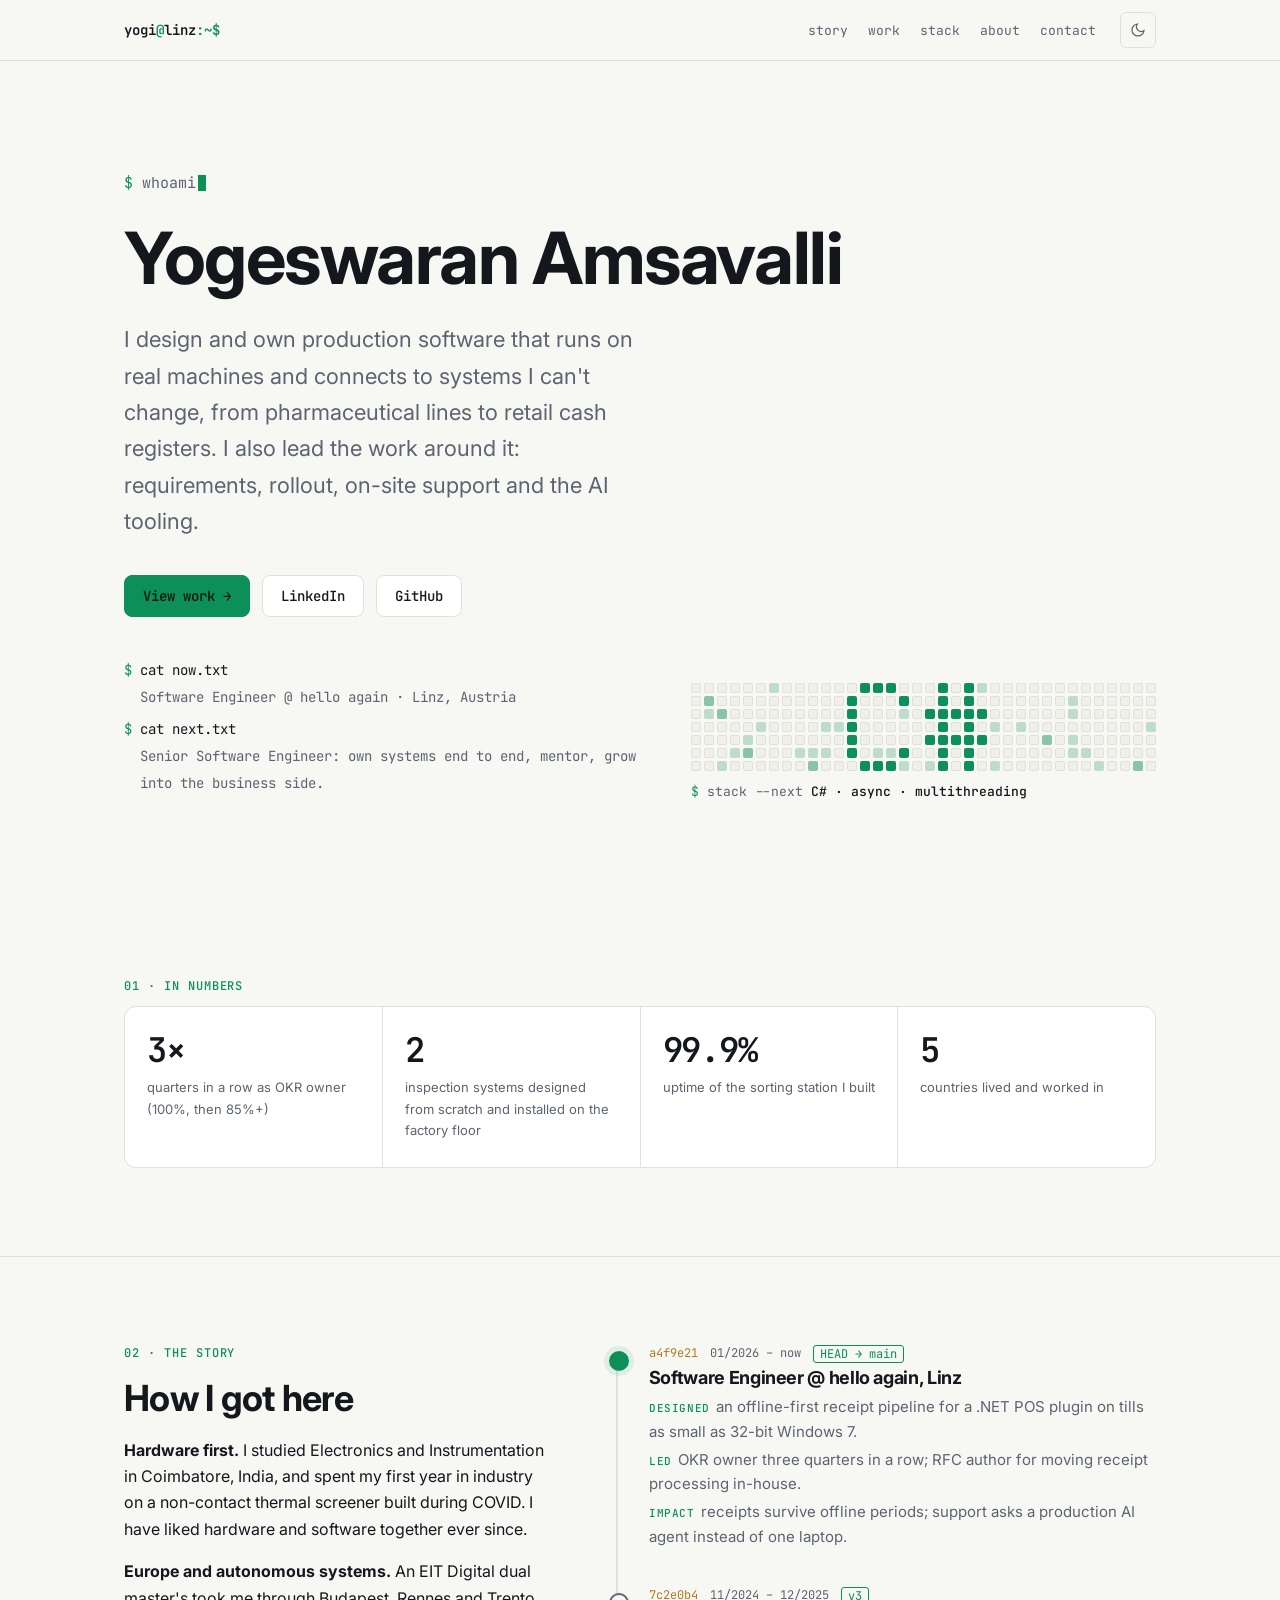
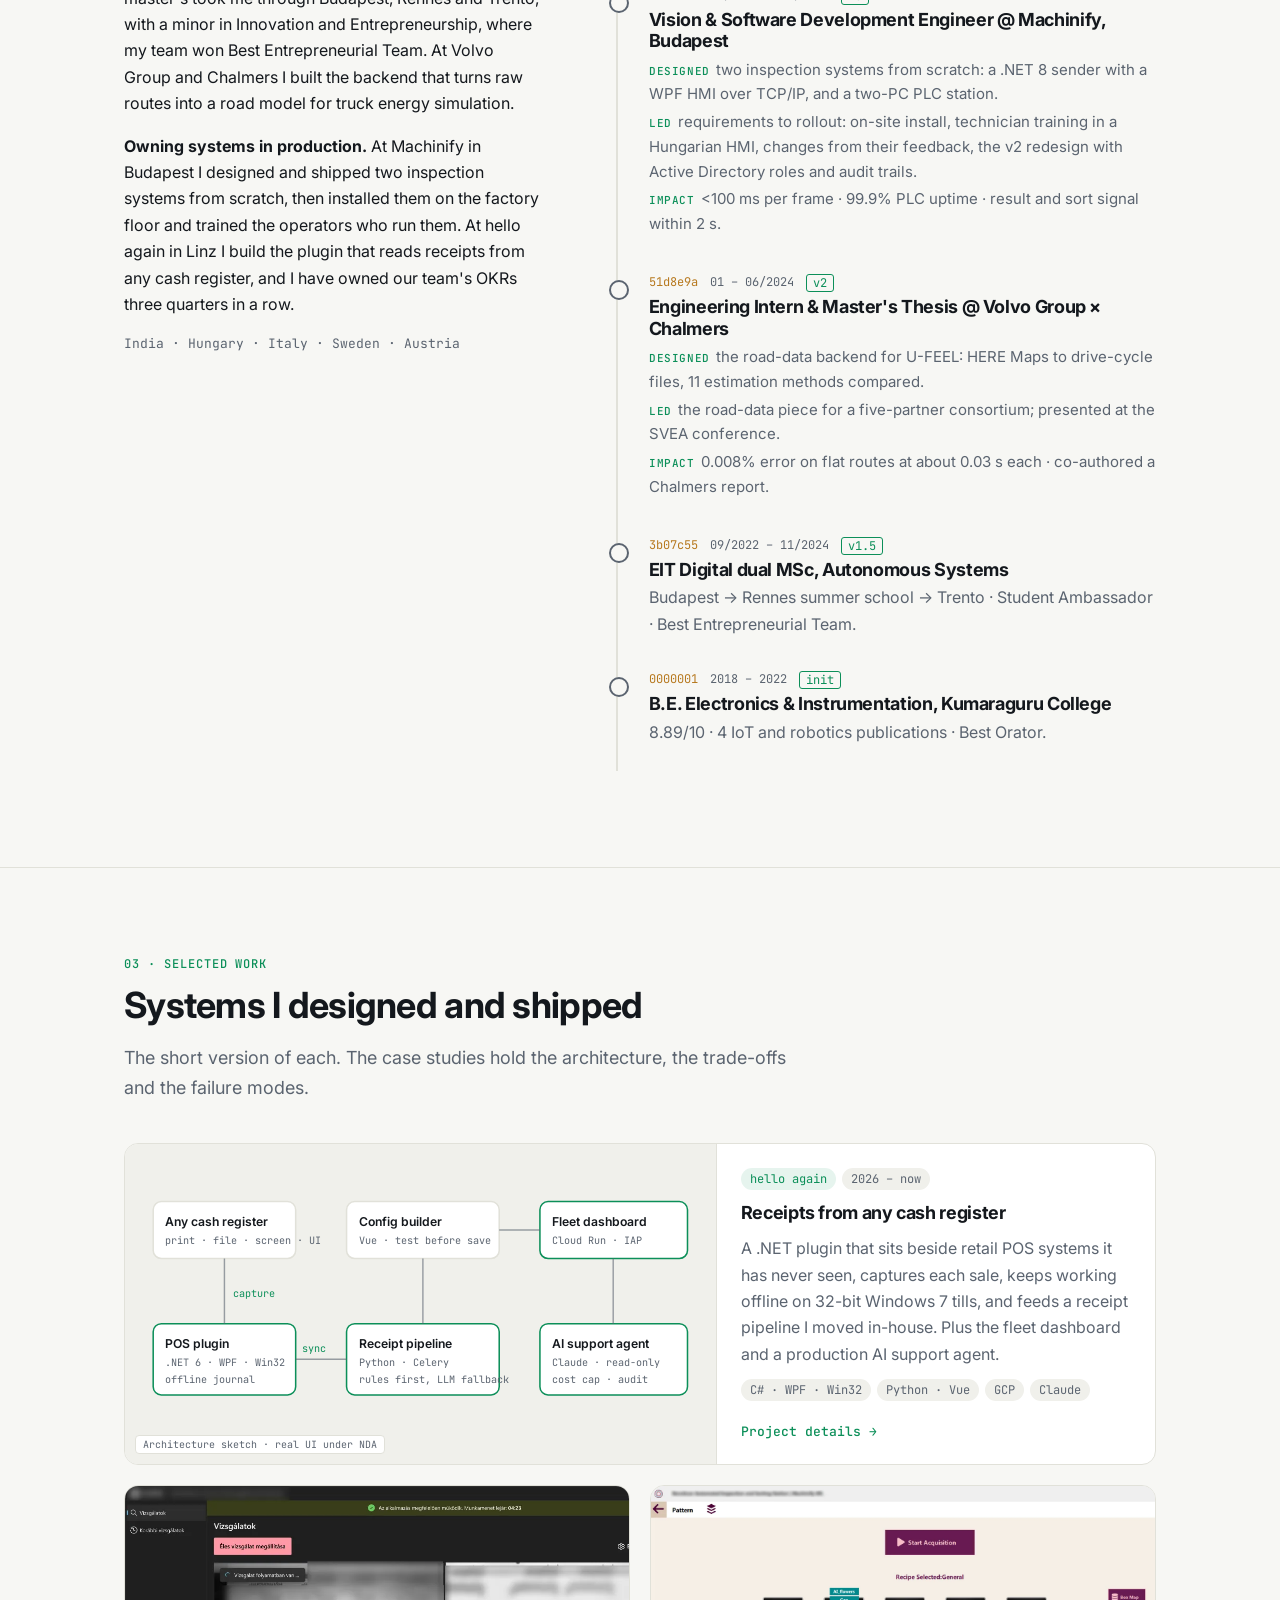
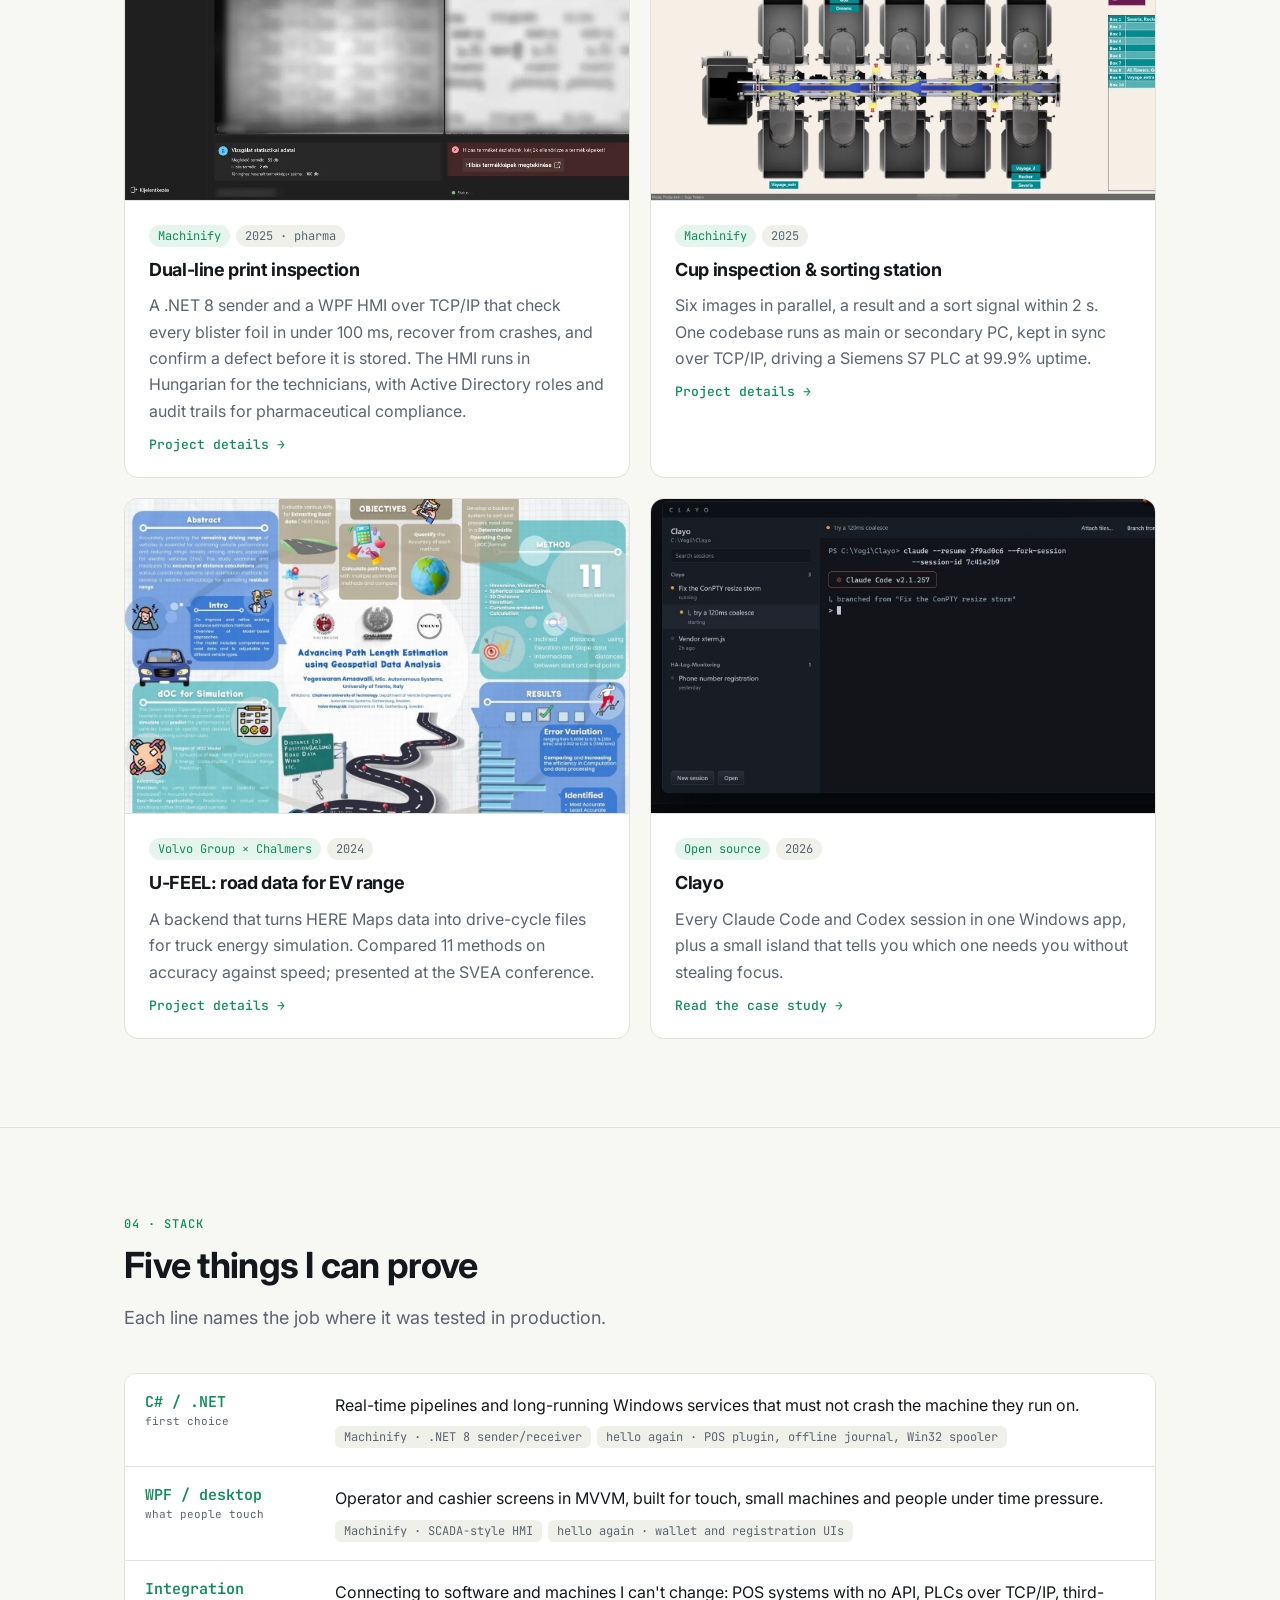
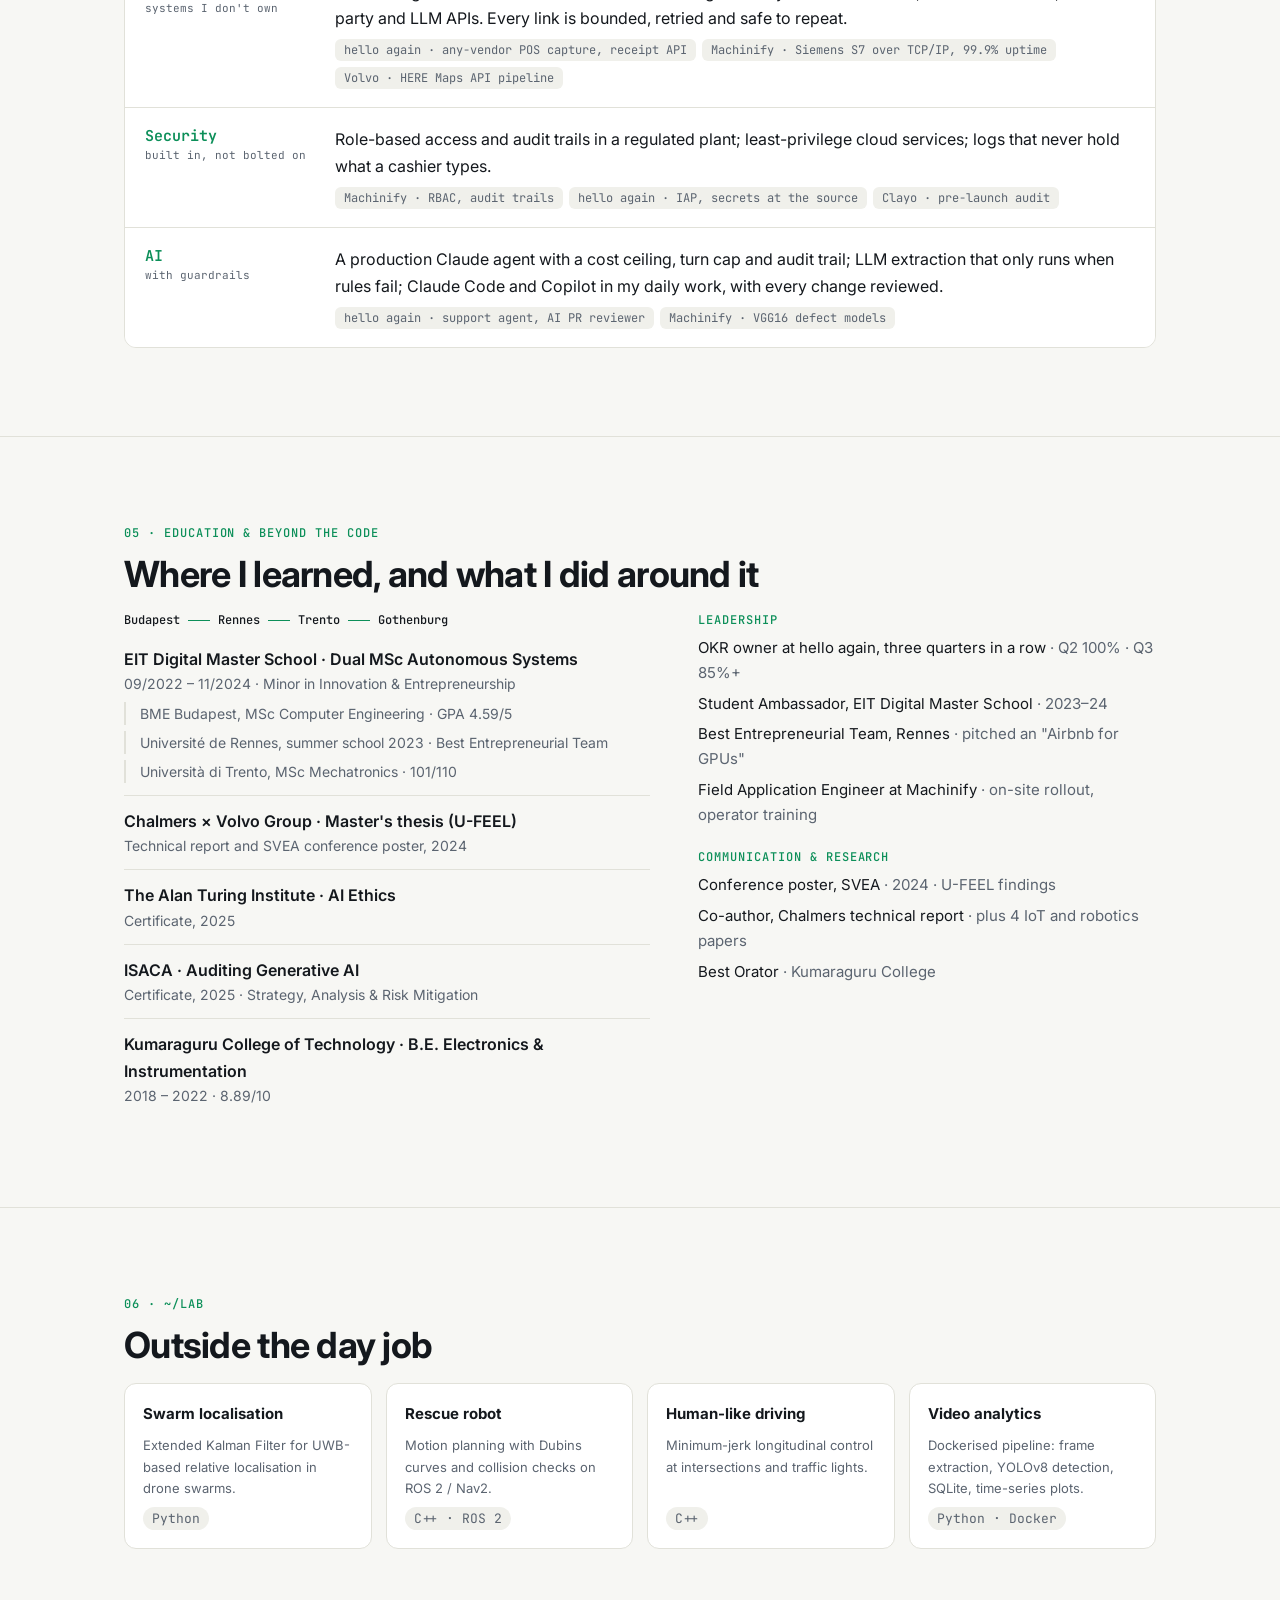
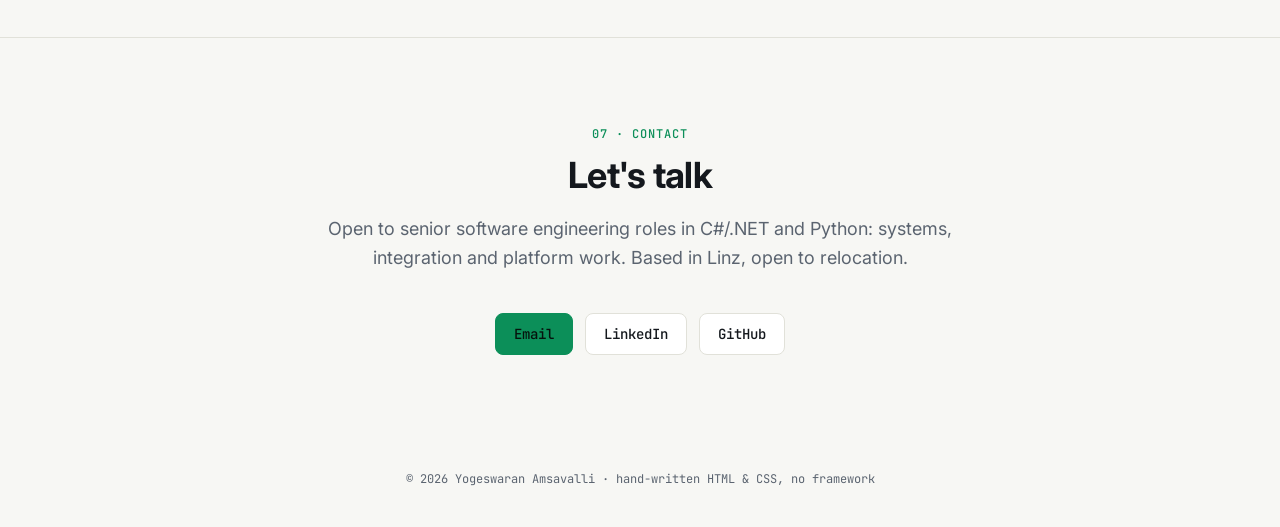
==== commit be915ada: "Foil inspection: lead with v2 screens, Hungarian HMI, Active Directory roles, validation drafts" ====
--- a/index.html
+++ b/index.html
@@ -98,7 +98,7 @@
         <h3>Vision &amp; Software Development Engineer @ Machinify, Budapest</h3>
         <ul class="dli">
           <li><b>Designed</b>two inspection systems from scratch: a .NET 8 sender with a WPF HMI over TCP/IP, and a two-PC PLC station.</li>
-          <li><b>Led</b>requirements to rollout: on-site install, operator training, the v2 redesign with RBAC and audit trails.</li>
+          <li><b>Led</b>requirements to rollout: on-site install, technician training in a Hungarian HMI, changes from their feedback, the v2 redesign with Active Directory roles and audit trails.</li>
           <li><b>Impact</b>&lt;100 ms per frame · 99.9% PLC uptime · result and sort signal within 2 s.</li>
         </ul>
       </li>
@@ -160,11 +160,11 @@
       </a>
 
       <a class="card reveal" href="projects/foil-inspection.html">
-        <div class="card-media"><img src="assets/industrial/foil-hmi-defect.webp" alt="Inspection HMI marking a defect on a blister foil, camera feed blurred" loading="lazy"></div>
+        <div class="card-media"><img src="assets/industrial/foil-v2-inspection.webp" alt="v2 inspection HMI in Hungarian flagging a defect on a blister foil, camera feed blurred" loading="lazy"></div>
         <div class="card-body">
           <div class="chips"><span class="chip">Machinify</span><span class="chip plain">2025 · pharma</span></div>
           <h3>Dual-line print inspection</h3>
-          <p>A .NET 8 sender and a WPF HMI over TCP/IP that check every blister foil in under 100 ms, recover from crashes, and confirm a defect before it is stored. Later: login, RBAC and audit trails.</p>
+          <p>A .NET 8 sender and a WPF HMI over TCP/IP that check every blister foil in under 100 ms, recover from crashes, and confirm a defect before it is stored. The HMI runs in Hungarian for the technicians, with Active Directory roles and audit trails for pharmaceutical compliance.</p>
           <span class="more">Project details →</span>
         </div>
       </a>
@@ -257,6 +257,7 @@
           <li><div class="t">Chalmers × Volvo Group · Master's thesis (U-FEEL)</div>
             <div class="s">Technical report and SVEA conference poster, 2024</div></li>
           <li><div class="t">The Alan Turing Institute · AI Ethics</div><div class="s">Certificate, 2025</div></li>
+          <li><div class="t">ISACA · Auditing Generative AI</div><div class="s">Certificate, 2025 · Strategy, Analysis &amp; Risk Mitigation</div></li>
           <li><div class="t">Kumaraguru College of Technology · B.E. Electronics &amp; Instrumentation</div>
             <div class="s">2018 – 2022 · 8.89/10</div></li>
         </ul>
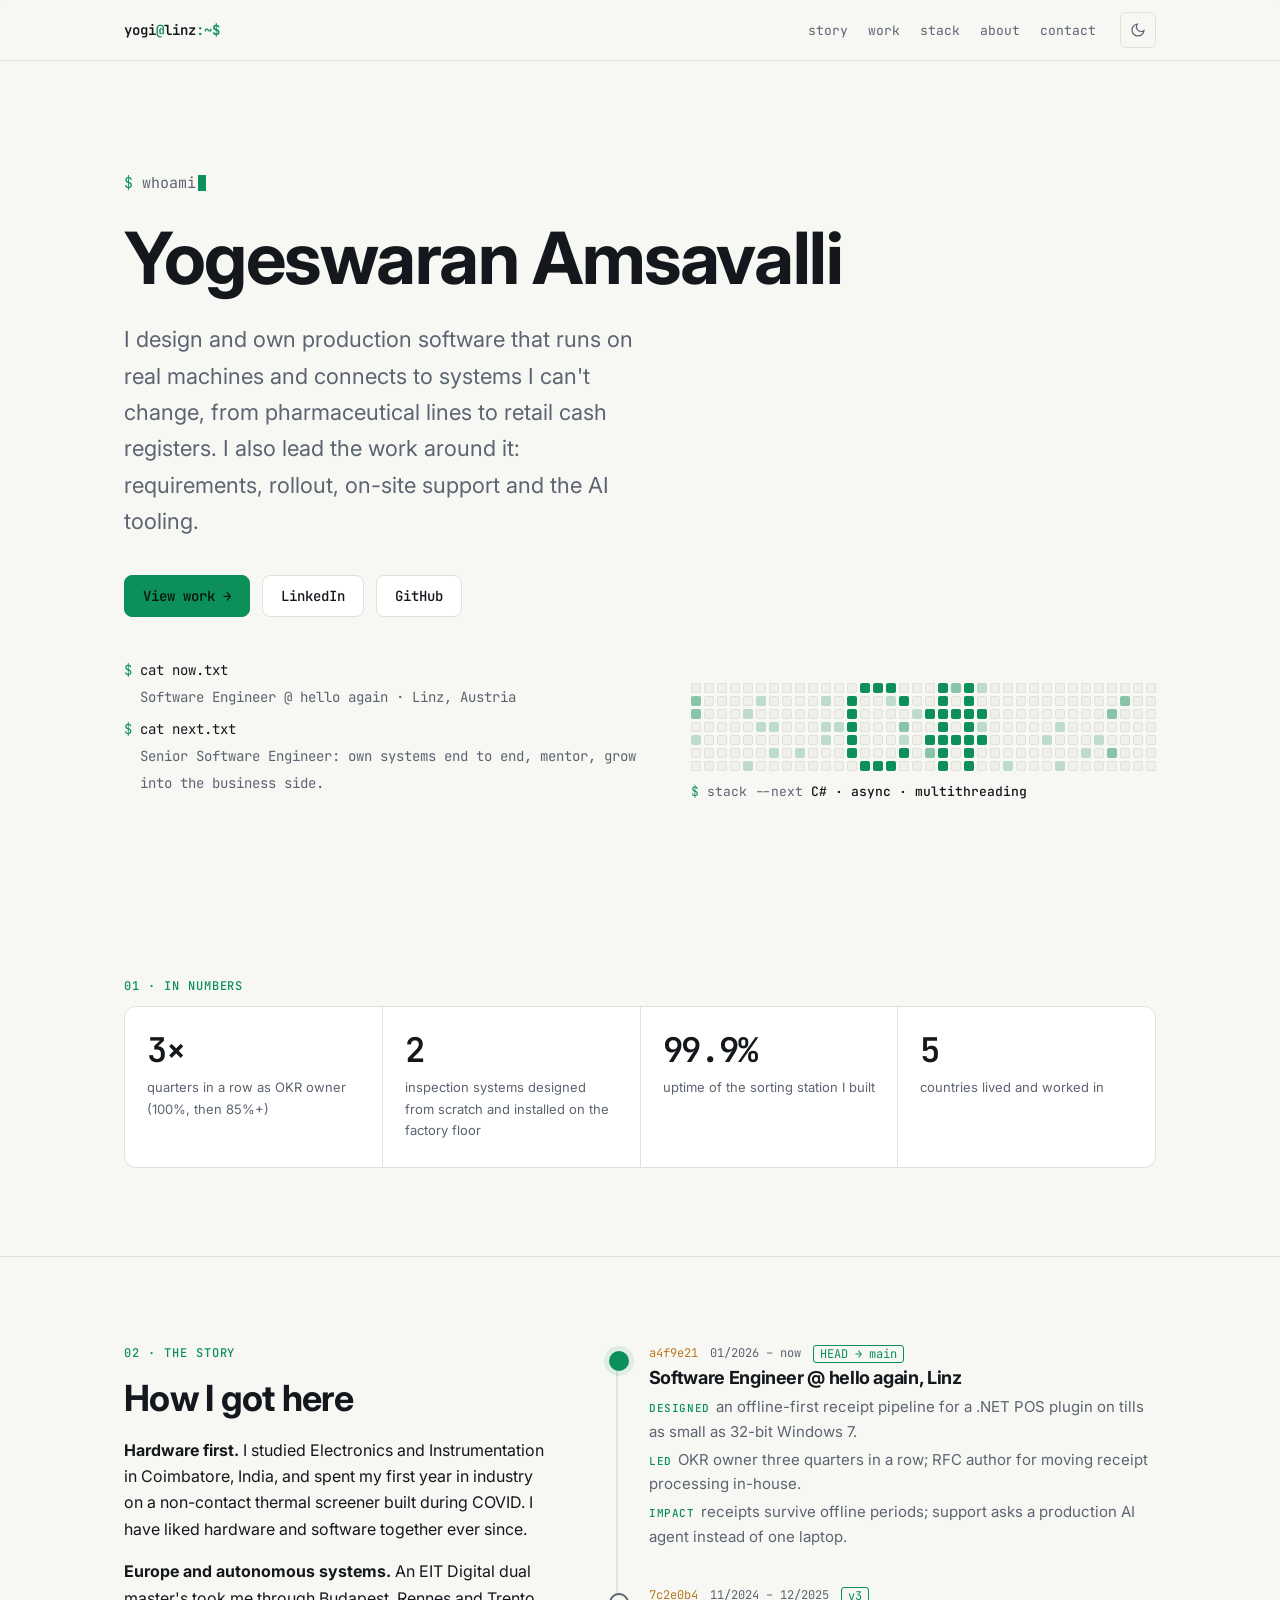
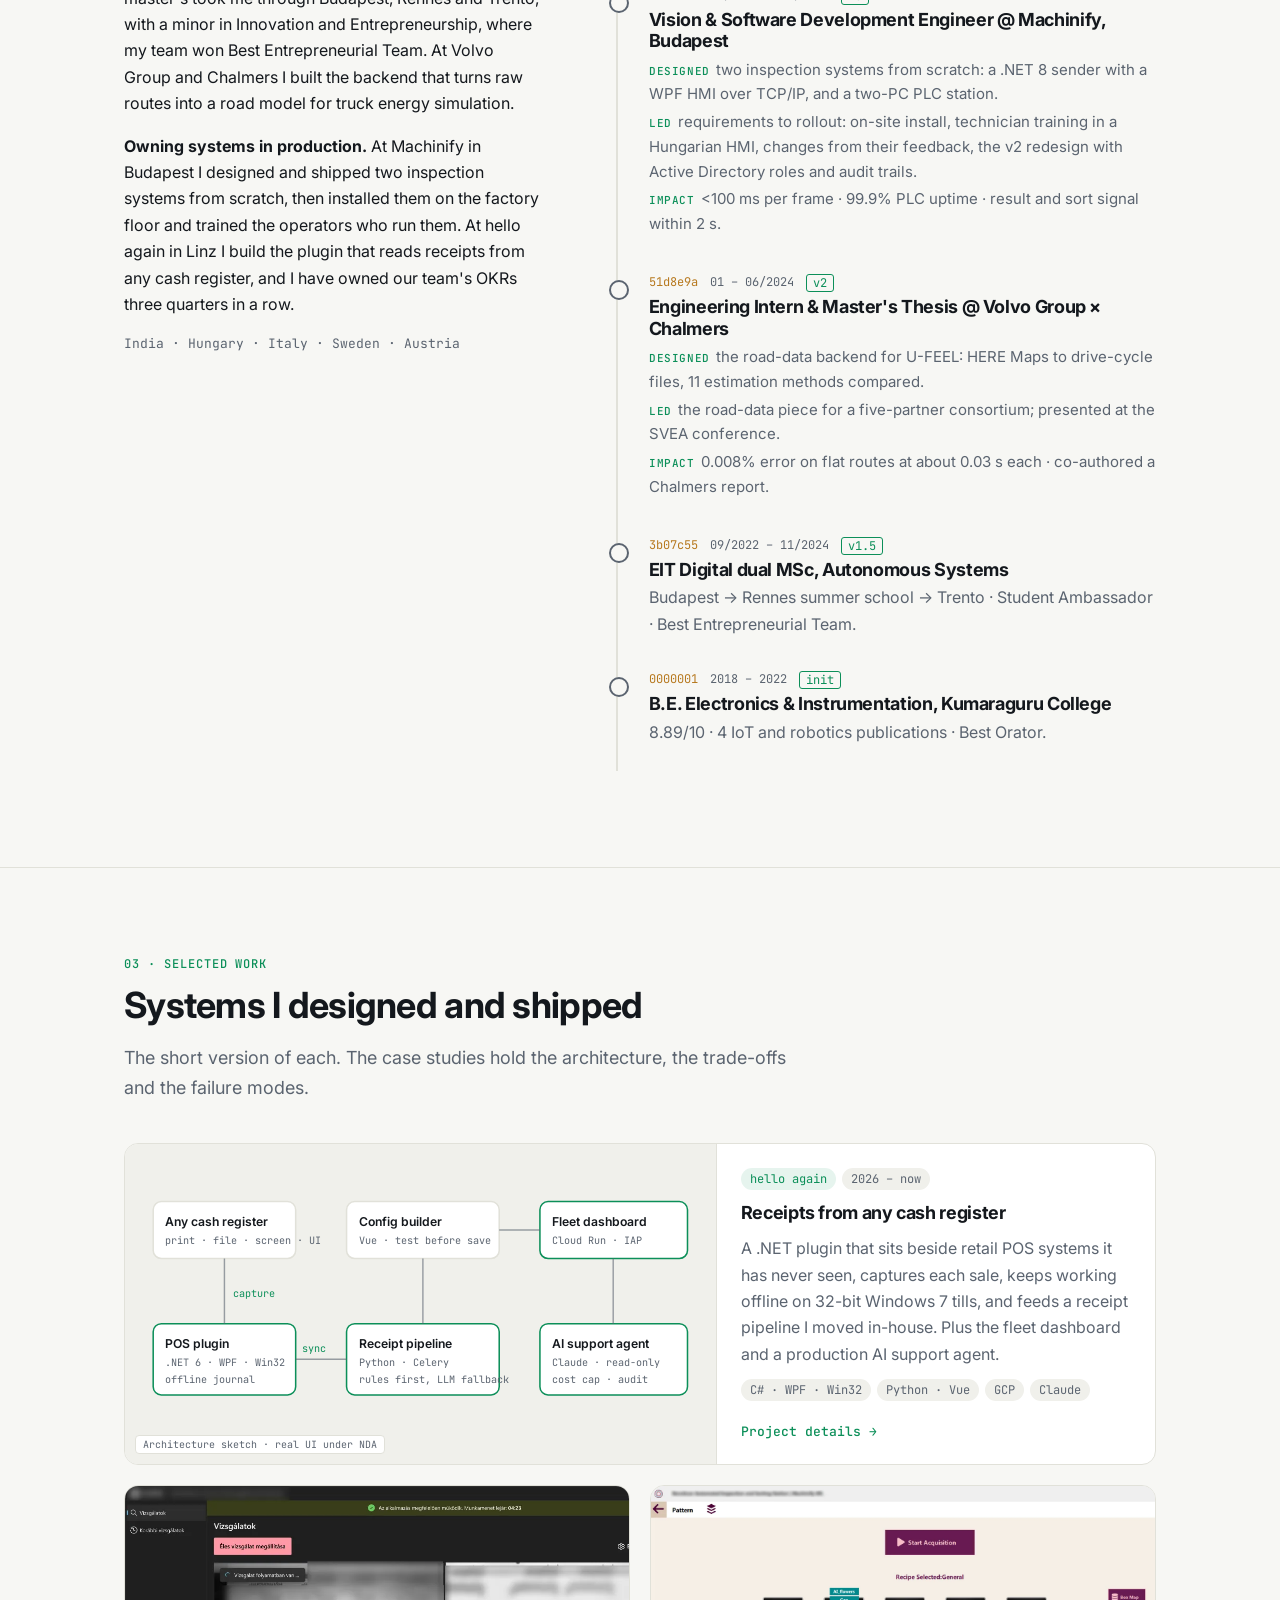
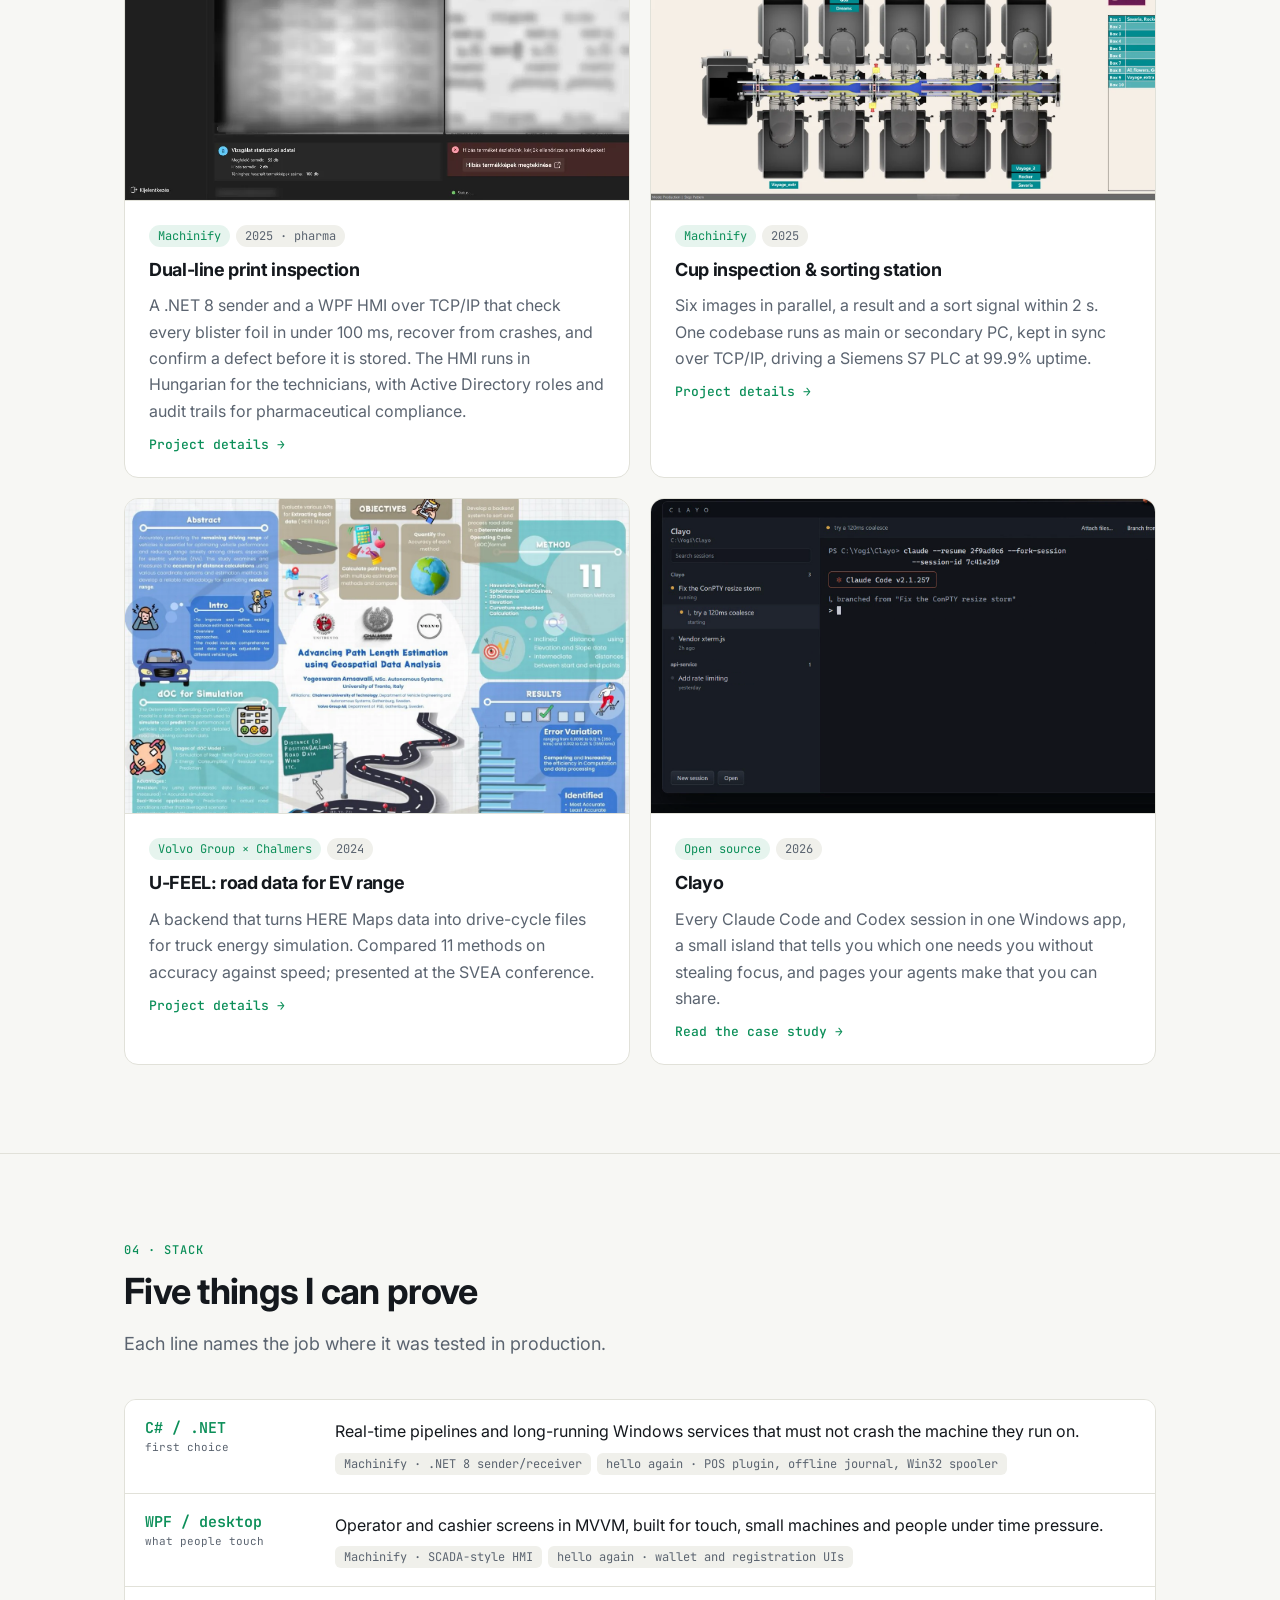
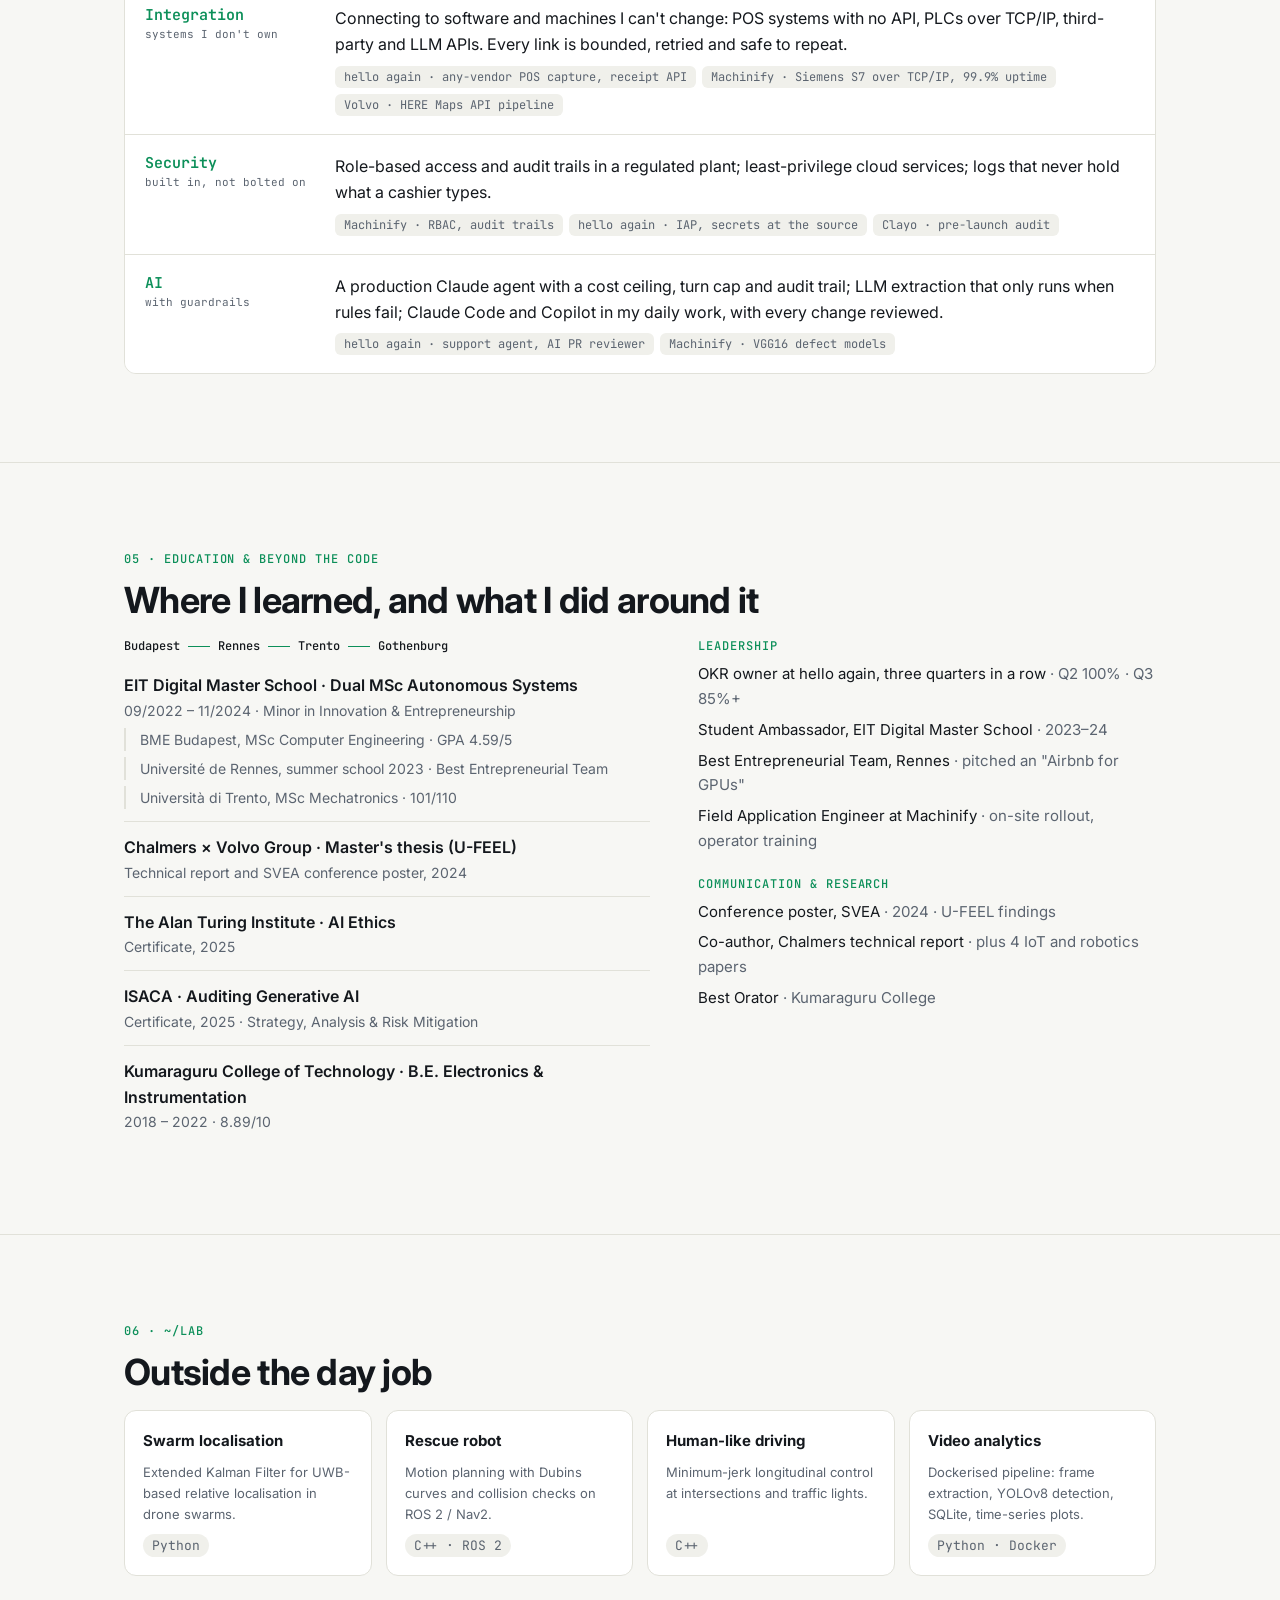
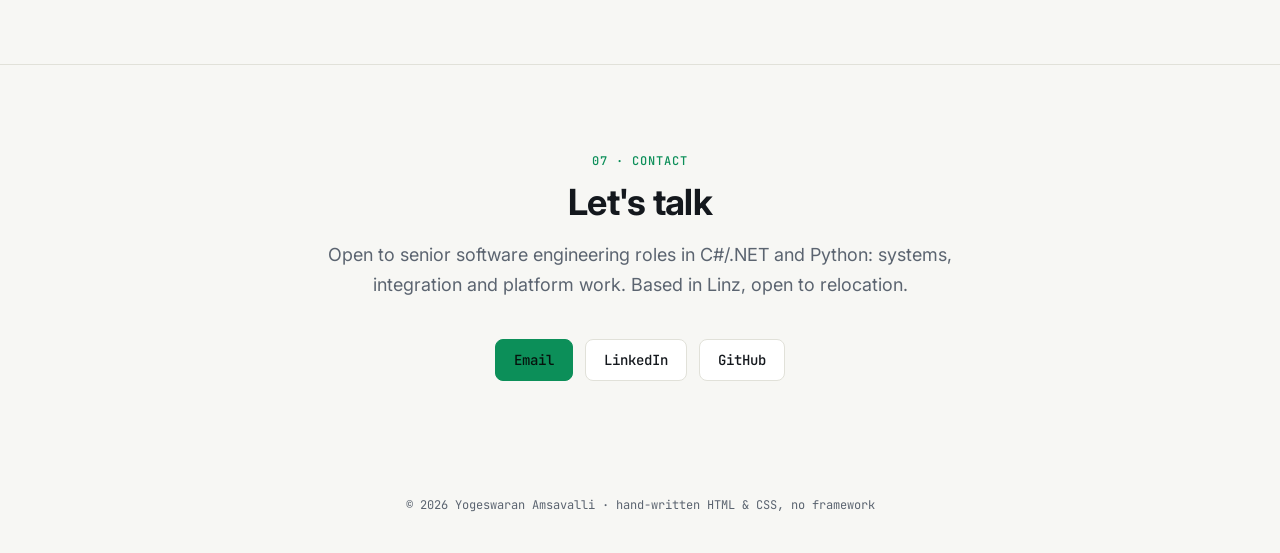
==== commit 9042f6c2: "Clayo: v1.2.0, Pages section, current numbers and security rows" ====
--- a/index.html
+++ b/index.html
@@ -194,7 +194,7 @@
         <div class="card-body">
           <div class="chips"><span class="chip">Open source</span><span class="chip plain">2026</span></div>
           <h3>Clayo</h3>
-          <p>Every Claude Code and Codex session in one Windows app, plus a small island that tells you which one needs you without stealing focus.</p>
+          <p>Every Claude Code and Codex session in one Windows app, a small island that tells you which one needs you without stealing focus, and pages your agents make that you can share.</p>
           <span class="more">Read the case study →</span>
         </div>
       </a>
